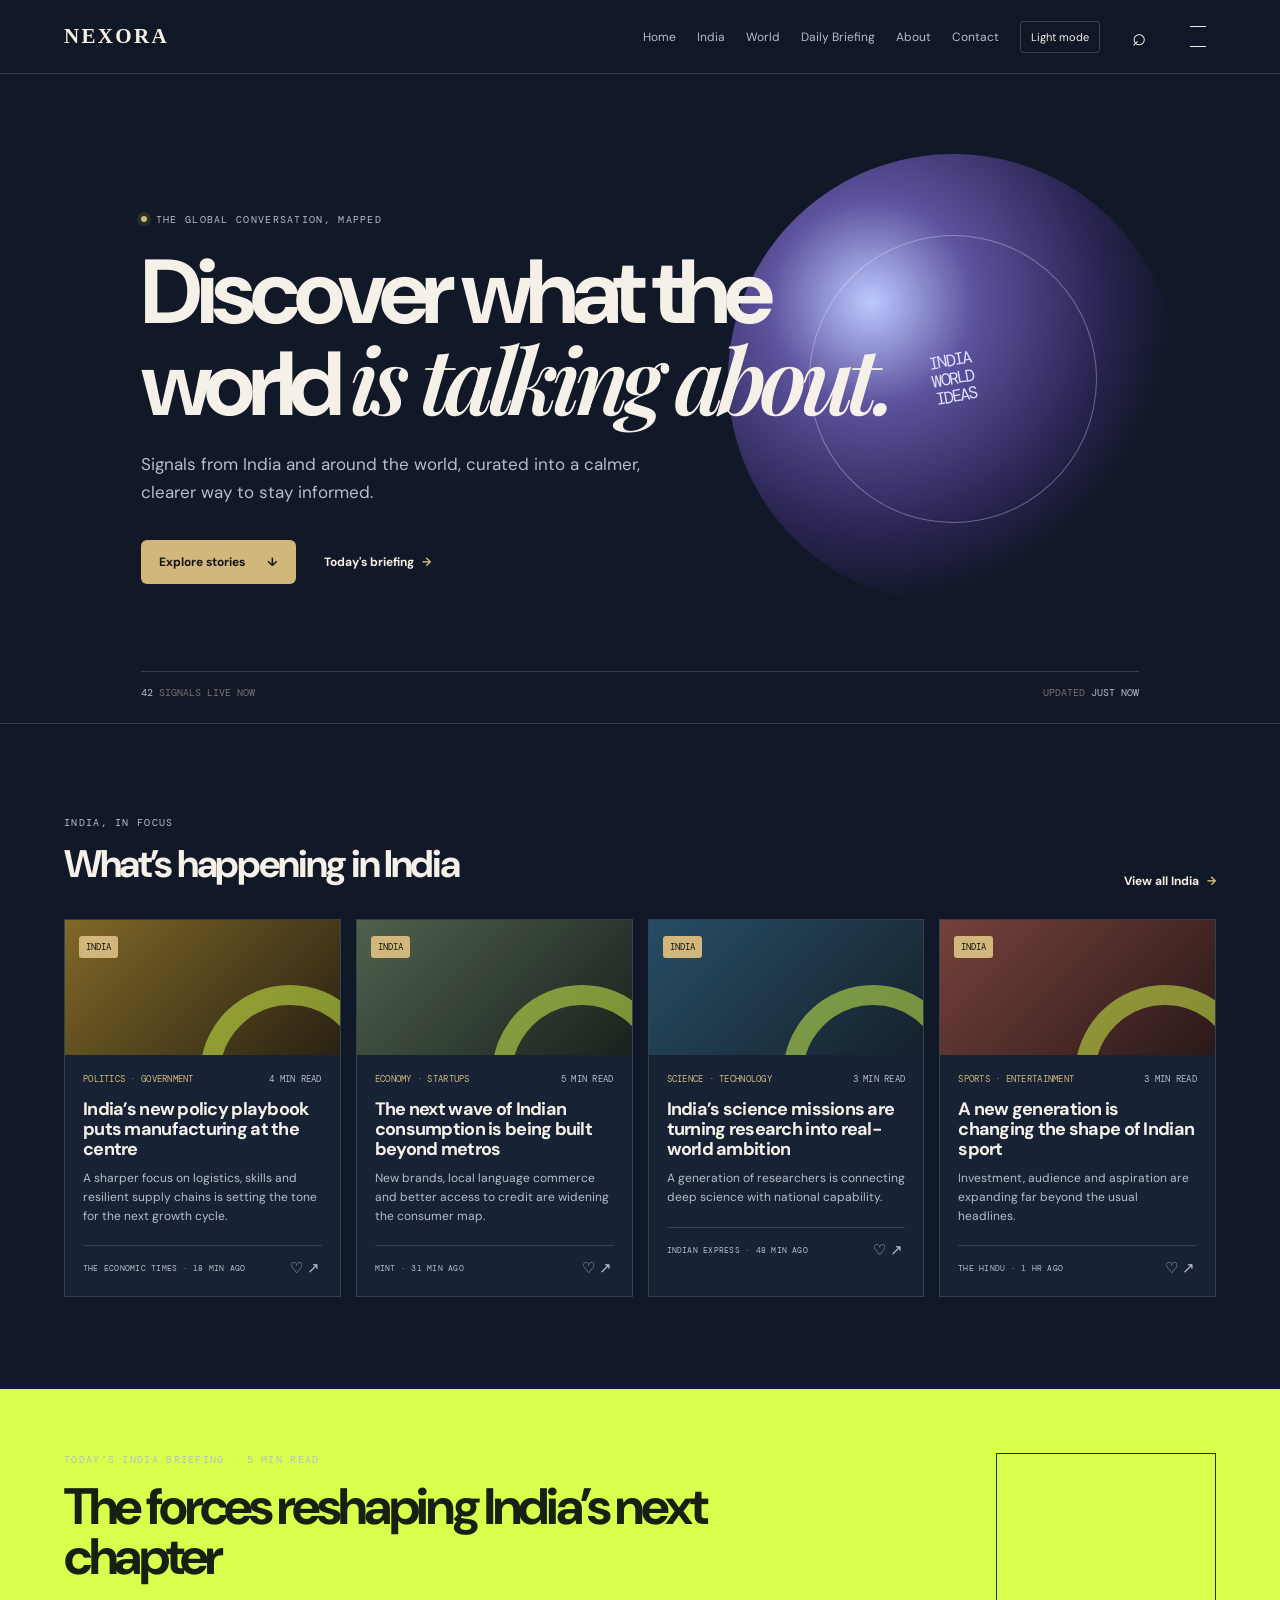
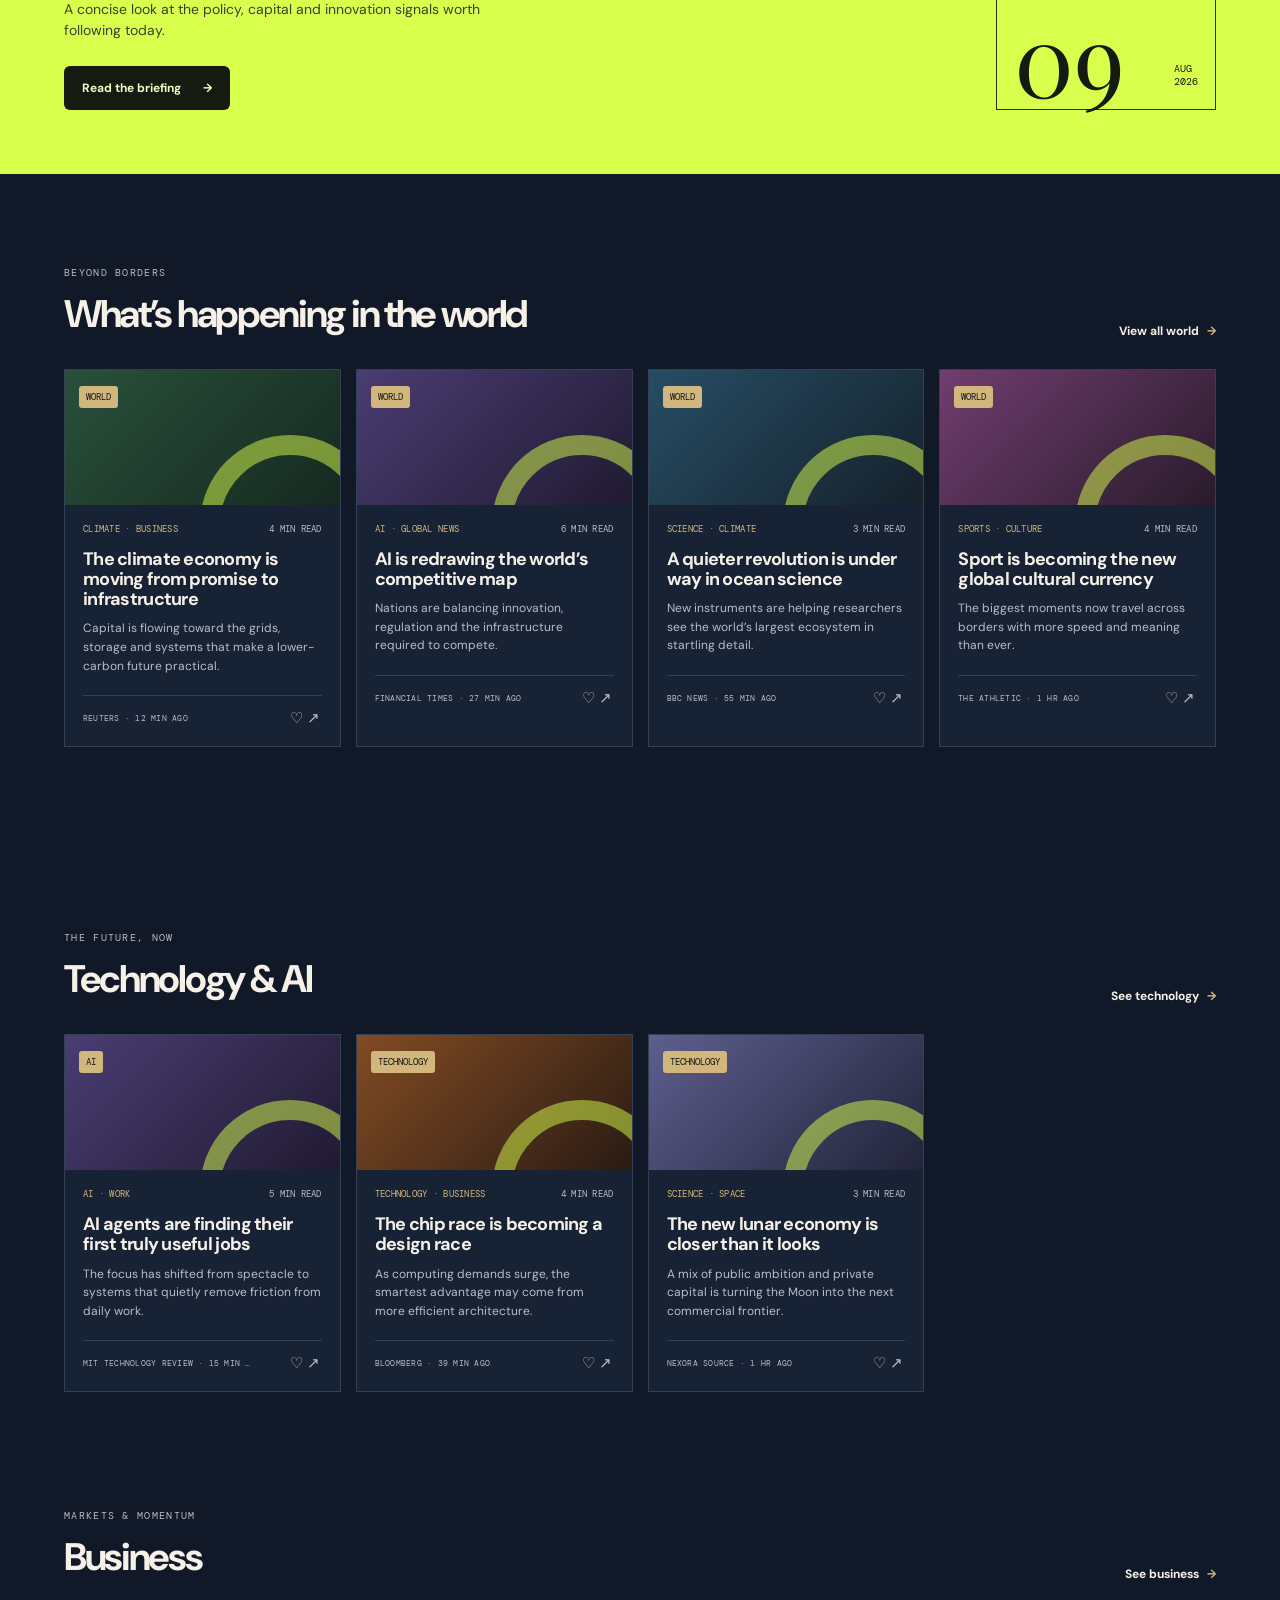
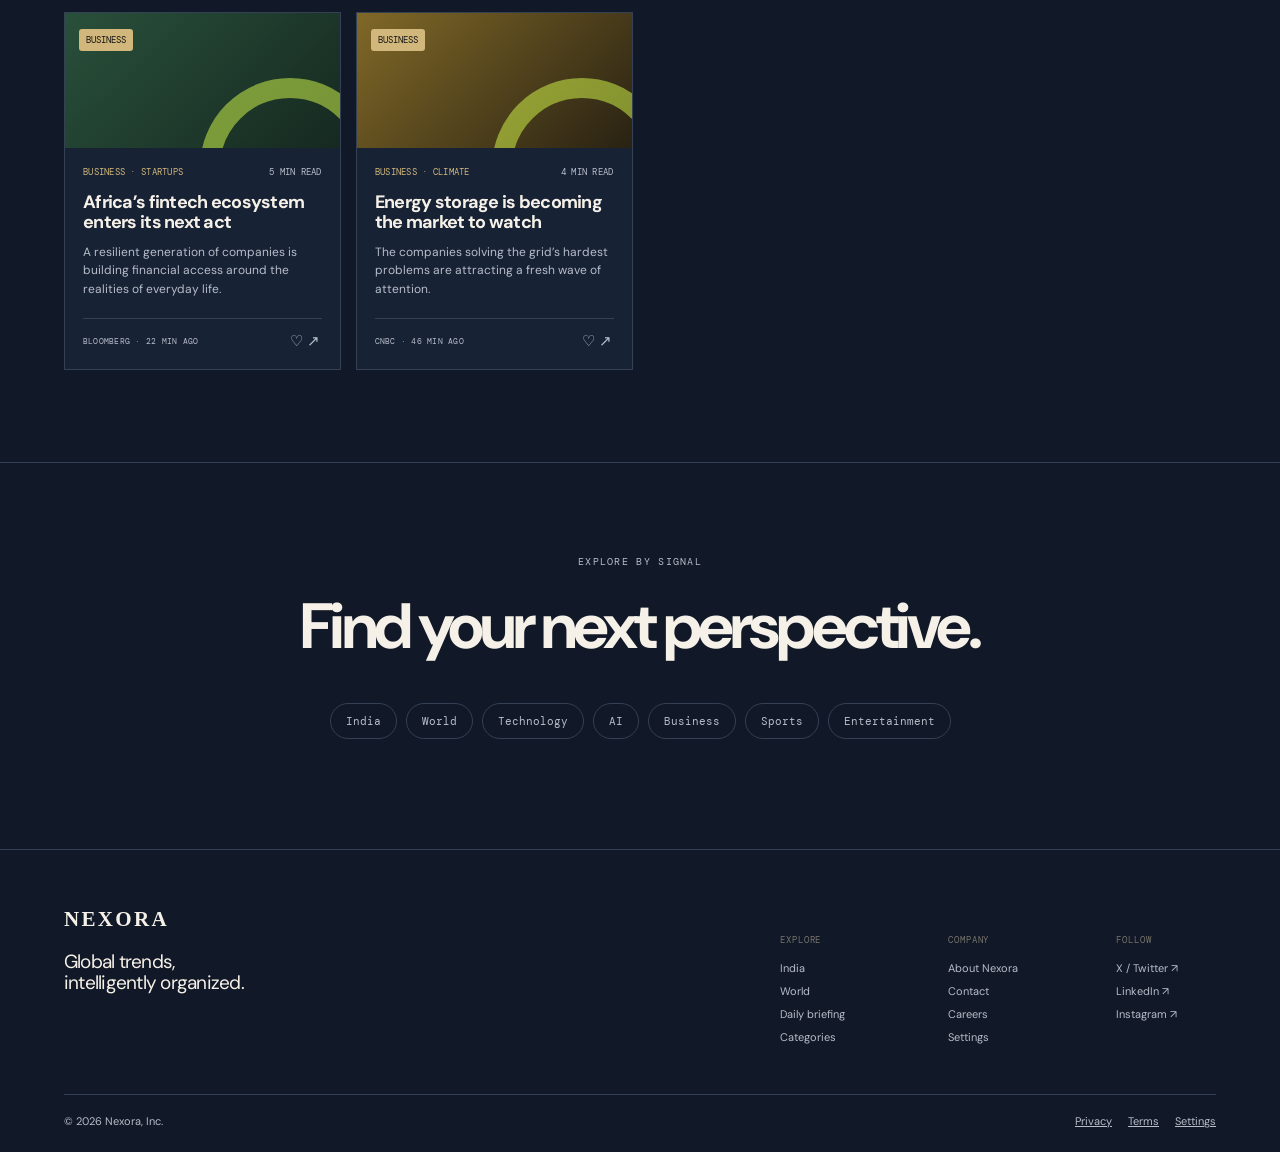
==== index.html @ 301dfa39 "Include live RSS script in index.html Added live RSS script to the index.html file." ====
<!doctype html><html lang="en"><head><meta charset="utf-8"><meta name="viewport" content="width=device-width,initial-scale=1"><title>Nexora — The world, clearly</title><link rel="preconnect" href="https://fonts.googleapis.com"><link rel="preconnect" href="https://fonts.gstatic.com" crossorigin><link href="https://fonts.googleapis.com/css2?family=DM+Mono:wght@400;500&family=DM+Sans:opsz,wght@9..40,400;9..40,500;9..40,600;9..40,700&family=Playfair+Display:ital,wght@0,600;0,700;1,600&display=swap" rel="stylesheet"><link rel="stylesheet" href="css/styles.css"><link rel="stylesheet" href="css/classic.css"></head><body><div class="loader"><span>N</span></div><header class="topbar classic-bar"><a class="brand text-logo" href="index.html" aria-label="Nexora home">NEXORA</a><nav class="classic-nav" aria-label="Main navigation"><a href="index.html">Home</a><a href="#india">India</a><a href="#world">World</a><a href="briefing.html">Daily Briefing</a><a href="about.html">About</a><a href="contact.html">Contact</a><button class="theme-toggle" aria-pressed="false">Light mode</button><button class="icon-button search-trigger" aria-label="Search">⌕</button><button class="icon-button menu-toggle" aria-label="Open menu"><span></span><span></span></button></nav></header><aside class="menu-drawer" aria-hidden="true"><div class="drawer-head"><a class="brand text-logo" href="index.html">NEXORA</a><button class="icon-button menu-close" aria-label="Close menu">×</button></div><nav><a href="index.html">Home</a><a href="#india">India</a><a href="#world">World</a><a href="briefing.html">Daily Briefing</a><a href="category.html">Categories</a><a href="about.html">About Nexora</a><a href="contact.html">Contact</a><a href="settings.html">Settings</a><a href="coming-soon.html?feature=Careers">Careers</a></nav><p>Global trends,<br><em>intelligently organized.</em></p></aside><div class="drawer-shade"></div><main><section class="hero"><div><span class="eyebrow"><b></b> The global conversation, mapped</span><h1>Discover what the world <em>is talking about.</em></h1><p>Signals from India and around the world, curated into a calmer, clearer way to stay informed.</p><div class="hero-actions"><a class="button" href="#india">Explore stories <span>↓</span></a><a class="text-link" href="briefing.html">Today's briefing <span>→</span></a></div></div><div class="hero-globe"><span>INDIA<br>WORLD<br>IDEAS</span></div><div class="hero-meta"><span><strong>42</strong> signals live now</span><span>Updated <strong>just now</strong></span></div></section><section class="section" id="india"><div class="section-title"><div><span class="eyebrow">India, in focus</span><h2>What’s happening in India</h2></div><a class="text-link" href="category.html?category=India">View all India <span>→</span></a></div><div class="story-grid" data-section="India"></div></section><section class="briefing-banner"><div><span class="eyebrow">Today’s India briefing · 5 min read</span><h2>The forces reshaping India’s next chapter</h2><p>A concise look at the policy, capital and innovation signals worth following today.</p><a class="button" href="briefing.html">Read the briefing <span>→</span></a></div><div class="brief-art"><span>09</span><small>AUG<br>2026</small></div></section><section class="section" id="world"><div class="section-title"><div><span class="eyebrow">Beyond borders</span><h2>What’s happening in the world</h2></div><a class="text-link" href="category.html?category=World">View all world <span>→</span></a></div><div class="story-grid" data-section="World"></div></section><section class="section" id="technology"><div class="section-title"><div><span class="eyebrow">The future, now</span><h2>Technology & AI</h2></div><a class="text-link" href="category.html?category=Technology">See technology <span>→</span></a></div><div class="story-grid" data-section="Technology"></div></section><section class="section business-section"><div class="section-title"><div><span class="eyebrow">Markets & momentum</span><h2>Business</h2></div><a class="text-link" href="category.html?category=Business">See business <span>→</span></a></div><div class="story-grid" data-section="Business"></div></section><section class="section categories" id="categories"><span class="eyebrow">Explore by signal</span><h2>Find your next perspective.</h2><div class="category-pills"><a href="category.html?category=India">India</a><a href="category.html?category=World">World</a><a href="category.html?category=Technology">Technology</a><a href="category.html?category=AI">AI</a><a href="category.html?category=Business">Business</a><a href="category.html?category=Sports">Sports</a><a href="category.html?category=Entertainment">Entertainment</a></div></section></main><footer><div class="footer-brand"><a class="brand text-logo" href="index.html">NEXORA</a><p>Global trends,<br>intelligently organized.</p></div><div class="footer-links"><div><span>Explore</span><a href="#india">India</a><a href="#world">World</a><a href="briefing.html">Daily briefing</a><a href="category.html">Categories</a></div><div><span>Company</span><a href="about.html">About Nexora</a><a href="contact.html">Contact</a><a href="coming-soon.html?feature=Careers">Careers</a><a href="settings.html">Settings</a></div><div><span>Follow</span><a href="https://x.com" target="_blank" rel="noreferrer">X / Twitter ↗</a><a href="https://linkedin.com" target="_blank" rel="noreferrer">LinkedIn ↗</a><a href="https://instagram.com" target="_blank" rel="noreferrer">Instagram ↗</a></div></div><div class="footer-bottom"><span>© 2026 Nexora, Inc.</span><div><a href="coming-soon.html?feature=Privacy">Privacy</a><a href="coming-soon.html?feature=Terms">Terms</a><a href="settings.html">Settings</a></div></div></footer><div class="search-overlay" hidden><div class="search-dialog" role="dialog" aria-modal="true" aria-label="Search Nexora"><button class="icon-button close-search" aria-label="Close search">×</button><span class="eyebrow">Search Nexora</span><input id="trend-search" type="search" placeholder="Search headlines, topics or categories"><div class="search-results">Start typing to search Nexora.</div></div></div><script src="js/data.js"></script><script src="js/app.js"></script></body></html>
<script src="js/live-rss.js"></script>
---- css/styles.css ----
:root{--bg:#101010;--surface:#181818;--surface2:#202020;--text:#f4f2ed;--muted:#a39f97;--line:#2e2d2a;--lime:#d9ff4d;--serif:'Playfair Display',Georgia,serif;--sans:'DM Sans',sans-serif;--mono:'DM Mono',monospace;font-size:16px}*{box-sizing:border-box}html{scroll-behavior:smooth}body{margin:0;background:var(--bg);color:var(--text);font-family:var(--sans);transition:.25s;background-color:.25s}a{color:inherit}button{font:inherit}.loader{position:fixed;inset:0;z-index:99;display:grid;place-items:center;background:var(--bg);transition:opacity .45s,visibility .45s}.loader span{display:grid;place-items:center;width:54px;height:54px;background:var(--lime);border-radius:16px;color:#111;font:italic 36px var(--serif);animation:float 1s infinite alternate}.loader.done{opacity:0;visibility:hidden}.topbar{height:74px;position:sticky;top:0;z-index:20;display:flex;align-items:center;justify-content:space-between;padding:0 clamp(20px,5vw,78px);border-bottom:1px solid var(--line);background:color-mix(in srgb,var(--bg) 92%,transparent);backdrop-filter:blur(14px)}.brand{display:inline-flex;align-items:center;gap:9px;text-decoration:none;font-weight:700;font-size:20px;letter-spacing:-.05em}.brand i{display:grid;place-items:center;width:26px;height:26px;background:var(--lime);color:#141414;border-radius:8px;font:italic 18px var(--serif)}.desktop-nav{display:flex;gap:28px;margin-left:10vw}.desktop-nav a,.signin-link{font-size:12px;color:var(--muted);text-decoration:none}.desktop-nav a:hover,.signin-link:hover{color:var(--text)}.nav-actions{display:flex;align-items:center;gap:12px}.icon-button{display:grid;place-items:center;border:0;border-radius:50%;background:transparent;color:var(--text);width:36px;height:36px;cursor:pointer;font-size:24px}.icon-button:hover{background:var(--surface2)}.live{display:flex;gap:7px;align-items:center;color:var(--muted);font:10px var(--mono);text-transform:uppercase;letter-spacing:.1em}.live b,.eyebrow b{width:6px;height:6px;background:var(--lime);border-radius:50%;box-shadow:0 0 0 4px #d9ff4d19}.button{display:inline-flex;align-items:center;gap:22px;background:var(--lime);color:#151515;padding:14px 18px;border-radius:6px;text-decoration:none;font-size:12px;font-weight:700}.button:hover{transform:translateY(-2px);box-shadow:0 8px 20px #d9ff4d22}.compact{padding:9px 12px;font-size:11px}.menu-toggle{margin-left:2px;flex-direction:column;gap:5px}.menu-toggle span{width:16px;height:1px;background:currentColor}.hero{min-height:650px;position:relative;display:flex;align-items:center;padding:90px clamp(20px,11vw,170px);border-bottom:1px solid var(--line);overflow:hidden}.hero>div:first-child{position:relative;z-index:2;max-width:780px}.eyebrow{display:flex;align-items:center;gap:9px;color:var(--muted);font:10px var(--mono);text-transform:uppercase;letter-spacing:.13em}.hero h1{font-size:clamp(52px,7.1vw,103px);line-height:.95;letter-spacing:-.07em;margin:23px 0}.hero h1 em,.categories h2 em{font-family:var(--serif);font-weight:600}.hero p{max-width:510px;color:var(--muted);font-size:17px;line-height:1.65}.hero-actions{display:flex;gap:28px;align-items:center;margin-top:34px}.text-link{font-size:12px;text-decoration:none;font-weight:700}.text-link span{color:var(--lime);margin-left:5px}.hero-globe{position:absolute;right:8%;top:80px;width:min(37vw,450px);aspect-ratio:1;border-radius:50%;display:grid;place-items:center;background:radial-gradient(circle at 35% 30%,#bcc9ff,#5d529d 24%,#28234f 55%,transparent 70%);font:17px/1.05 var(--mono);letter-spacing:-.1em;color:#dde0ff;text-align:center;transform:rotate(-10deg)}.hero-globe:after{content:'';position:absolute;inset:18%;border-radius:50%;border:1px solid #eff3ff55}.hero-meta{position:absolute;bottom:24px;left:clamp(20px,11vw,170px);right:clamp(20px,11vw,170px);display:flex;justify-content:space-between;border-top:1px solid var(--line);padding-top:14px;color:#77736c;font:10px var(--mono);text-transform:uppercase}.hero-meta strong{color:var(--muted);font-weight:400}.section{max-width:1500px;margin:auto;padding:92px clamp(20px,5vw,78px)}.section-title{display:flex;justify-content:space-between;align-items:end;margin-bottom:30px}.section h2{font-size:clamp(30px,3vw,43px);letter-spacing:-.06em;margin:10px 0 0}.story-grid{display:grid;grid-template-columns:repeat(4,1fr);gap:15px}.story-card{min-width:0;position:relative;background:var(--surface);border:1px solid var(--line);transition:transform .28s ease,border-color .28s,box-shadow .28s;overflow:hidden}.story-card:hover,.story-card:focus-within{transform:translateY(-6px);border-color:#77736b;box-shadow:0 20px 35px #0003}.card-link{position:absolute;inset:0;z-index:1}.card-art{height:135px;position:relative;padding:14px;overflow:hidden;background:linear-gradient(135deg,#50604d,#18221d)}.card-art span{position:relative;z-index:1;color:#151515;background:var(--lime);border-radius:3px;padding:5px 7px;font:9px var(--mono);text-transform:uppercase}.card-art i{position:absolute;width:180px;height:180px;right:-40px;bottom:-110px;border:20px solid #d9ff4d80;border-radius:50%;transition:transform .4s}.story-card:hover .card-art i{transform:scale(1.15) rotate(15deg)}.tone-gold .card-art{background:linear-gradient(135deg,#806827,#292213)}.tone-blue .card-art{background:linear-gradient(135deg,#274d65,#15212b)}.tone-coral .card-art{background:linear-gradient(135deg,#75413b,#2a1919)}.tone-green .card-art{background:linear-gradient(135deg,#29503b,#162920)}.tone-violet .card-art{background:linear-gradient(135deg,#4a3d73,#201a31)}.tone-pink .card-art{background:linear-gradient(135deg,#713d70,#291b2b)}.tone-orange .card-art{background:linear-gradient(135deg,#824b23,#2a1b13)}.tone-lavender .card-art{background:linear-gradient(135deg,#5e5e8f,#22243a)}.card-copy{padding:18px}.story-meta,.card-bottom{display:flex;justify-content:space-between;gap:8px;color:var(--muted);font:9px var(--mono);text-transform:uppercase;letter-spacing:.03em}.story-meta span:first-child{color:var(--lime)}.card-copy h3{font-size:18px;line-height:1.12;letter-spacing:-.04em;margin:14px 0 10px}.card-copy p{font-size:12px;line-height:1.55;color:var(--muted);margin:0 0 20px}.card-bottom{align-items:center;border-top:1px solid var(--line);padding-top:12px;font-size:8px}.card-bottom>span{max-width:72%;white-space:nowrap;overflow:hidden;text-overflow:ellipsis}.action{position:relative;z-index:2;border:0;background:transparent;color:var(--muted);cursor:pointer;font-size:15px;padding:0 2px}.action:hover,.action.saved{color:var(--lime)}.briefing-banner{max-width:1344px;margin:0 auto;padding:clamp(34px,5vw,67px);display:flex;justify-content:space-between;gap:30px;background:#d9ff4d;color:#172012}.briefing-banner>div:first-child{max-width:650px}.briefing-banner h2{font-size:clamp(35px,4vw,61px);letter-spacing:-.065em;line-height:.98;margin:16px 0}.briefing-banner p{font-size:14px;line-height:1.55;max-width:460px;color:#37442a}.briefing-banner .button{background:#151b10;color:#eefcc5;margin-top:10px}.brief-art{width:220px;min-width:160px;display:flex;align-items:end;justify-content:space-between;border:1px solid #253018;padding:17px;color:#151b10}.brief-art span{font:100px/.7 var(--serif)}.brief-art small{font:10px var(--mono);padding-bottom:4px}.business-section{padding-top:25px}.categories{border-top:1px solid var(--line);text-align:center;padding-bottom:110px}.categories .eyebrow{justify-content:center}.categories h2{font-size:clamp(36px,5vw,67px);margin:17px 0 35px}.category-pills{display:flex;justify-content:center;gap:9px;flex-wrap:wrap}.category-pills a{padding:10px 15px;border:1px solid var(--line);border-radius:30px;text-decoration:none;font:11px var(--mono);color:var(--muted)}.category-pills a:hover{background:var(--text);color:var(--bg)}footer{max-width:1500px;margin:auto;border-top:1px solid var(--line);padding:57px clamp(20px,5vw,78px) 24px}.footer-brand p{font-size:19px;line-height:1.1;letter-spacing:-.04em;margin:20px 0 50px}.footer-links{display:flex;justify-content:end;gap:68px;margin-top:-110px}.footer-links div{display:flex;flex-direction:column;gap:9px;min-width:100px}.footer-links span{color:#77736c;font:9px var(--mono);text-transform:uppercase;letter-spacing:.1em;margin-bottom:6px}.footer-links a,.footer-bottom{font-size:11px;color:var(--muted);text-decoration:none}.footer-links a:hover,.footer-bottom a:hover{color:var(--text)}.footer-bottom{display:flex;justify-content:space-between;border-top:1px solid var(--line);padding-top:19px;margin-top:50px}.footer-bottom div{display:flex;gap:16px}.search-overlay{position:fixed;inset:0;z-index:50;display:grid;place-items:start center;padding-top:13vh;background:#000a;backdrop-filter:blur(8px)}.search-overlay[hidden]{display:none!important}.search-dialog{position:relative;width:min(660px,calc(100% - 34px));padding:32px;background:var(--surface);border:1px solid var(--line);box-shadow:0 30px 70px #000}.close-search{position:absolute;right:13px;top:12px}.search-dialog input{width:100%;border:0;border-bottom:1px solid var(--line);background:transparent;outline:0;color:var(--text);padding:20px 0 14px;font:24px var(--sans);letter-spacing:-.04em}.search-results{padding-top:14px;color:var(--muted);font-size:12px}.result{display:grid;grid-template-columns:90px 1fr 20px;gap:10px;align-items:center;padding:14px 0;border-bottom:1px solid var(--line);text-decoration:none}.result span{color:var(--lime);font:9px var(--mono);text-transform:uppercase}.result b{font-size:14px}.result i{font-style:normal;color:var(--lime)}.no-results{display:flex;flex-direction:column;gap:6px;padding:30px 0;text-align:center}.no-results b{color:var(--text)}.modal-open{overflow:hidden}.menu-drawer{position:fixed;z-index:55;top:0;right:0;bottom:0;width:min(390px,92vw);padding:24px 28px;background:var(--surface);transform:translateX(101%);transition:transform .35s ease;display:flex;flex-direction:column}.menu-drawer.open{transform:translateX(0)}.drawer-head{display:flex;justify-content:space-between;align-items:center}.menu-drawer nav{display:flex;flex-direction:column;gap:4px;margin-top:55px}.menu-drawer nav a{font-size:clamp(24px,4vw,34px);letter-spacing:-.05em;text-decoration:none;padding:8px 0;border-bottom:1px solid var(--line)}.menu-drawer nav a:hover{color:var(--lime)}.menu-drawer>p{margin-top:auto;color:var(--muted);font-size:18px;line-height:1.1}.drawer-shade{position:fixed;inset:0;z-index:52;background:#0008;opacity:0;visibility:hidden;transition:.3s}.drawer-shade.show{opacity:1;visibility:visible}.page-hero{max-width:1000px;margin:auto;padding:130px clamp(20px,8vw,110px) 70px;border-bottom:1px solid var(--line)}.page-hero h1{font-size:clamp(48px,7vw,90px);letter-spacing:-.075em;line-height:.95;margin:18px 0}.page-hero p{max-width:580px;color:var(--muted);line-height:1.6}.article{max-width:820px;margin:auto;padding:70px 24px 100px}.article h2{font-size:29px;letter-spacing:-.05em;margin-top:45px}.article p{color:var(--muted);font-size:17px;line-height:1.7}.highlights{padding:25px;background:var(--surface);border:1px solid var(--line)}.highlights li{padding:8px 0;color:var(--muted);line-height:1.5}.form{display:grid;gap:16px;max-width:650px}.form label{display:grid;gap:7px;color:var(--muted);font-size:12px}.form input,.form textarea,.form select{background:var(--surface);border:1px solid var(--line);padding:13px;color:var(--text);font:14px var(--sans);border-radius:4px}.form textarea{min-height:140px;resize:vertical}.form-note{color:var(--muted);font-size:12px}.settings-list{display:grid;gap:23px;max-width:670px}.setting{display:flex;justify-content:space-between;gap:25px;align-items:center;border-bottom:1px solid var(--line);padding-bottom:20px}.setting p{margin:4px 0 0;font-size:12px}.toggle{border:1px solid var(--line);background:var(--surface);color:var(--text);padding:9px 11px;border-radius:4px;cursor:pointer}.not-found{text-align:center;padding:20vh 20px}.not-found h1{font-size:clamp(90px,18vw,180px);line-height:.8;margin:20px}.source-card{max-width:640px;margin:12vh auto;padding:45px;background:var(--surface);border:1px solid var(--line);text-align:center}.source-card h1{font-size:42px;letter-spacing:-.06em}.source-card p{color:var(--muted);line-height:1.6}@keyframes float{to{transform:translateY(-10px) rotate(5deg)}}@media(max-width:900px){.desktop-nav,.signin-link,.compact{display:none}.story-grid{grid-template-columns:repeat(2,1fr)}.hero-globe{right:-7%;opacity:.55}.footer-links{margin-top:0;justify-content:start}.footer-brand p{margin-bottom:38px}}@media(max-width:560px){.topbar{padding:0 16px}.live{display:none}.hero{min-height:590px;padding:75px 22px}.hero h1{font-size:52px}.hero p{font-size:15px}.hero-globe{width:300px;right:-120px;top:80px}.hero-meta{left:22px;right:22px}.section{padding:62px 17px}.section-title{align-items:start;flex-direction:column;gap:14px}.story-grid{grid-template-columns:1fr}.card-art{height:145px}.briefing-banner{margin:0 17px;display:block}.brief-art{width:100%;height:120px;margin-top:30px}.brief-art span{font-size:78px}.footer-links{display:grid;grid-template-columns:repeat(2,1fr);gap:30px}.footer-bottom{flex-wrap:wrap;gap:15px}.footer-bottom>span:last-child{display:none}.search-dialog{padding:25px}.result{grid-template-columns:70px 1fr 15px}.page-hero{padding:100px 22px 55px}.article{padding:45px 22px 80px}.setting{align-items:flex-start;flex-direction:column;gap:13px}}
---- css/classic.css ----
:root{--bg:#111827;--surface:#182235;--surface2:#253148;--text:#f6f1e8;--muted:#b7bdc9;--line:#344155;--lime:#d1b77b}.light{--bg:#f7f4ec;--surface:#fffdf8;--surface2:#e9e4d9;--text:#172033;--muted:#5d6777;--line:#d4cebf;--lime:#8a6d32}.classic-bar{gap:25px}.classic-nav{display:flex;align-items:center;gap:21px}.classic-nav a{font-size:12px;text-decoration:none;color:var(--muted);position:relative;padding:8px 0}.classic-nav a:after{content:'';position:absolute;left:0;bottom:4px;width:0;height:1px;background:var(--lime);transition:width .25s}.classic-nav a:hover{color:var(--text)}.classic-nav a:hover:after{width:100%}.text-logo{font-family:Georgia,serif;font-size:21px;letter-spacing:.11em}.theme-toggle{width:auto;height:auto;padding:8px 10px;border:1px solid var(--line);border-radius:3px;background:transparent;color:var(--text);font-size:11px;cursor:pointer}.theme-toggle:hover{border-color:var(--lime);color:var(--lime)}@media(max-width:760px){.classic-nav{gap:13px;overflow:auto;max-width:calc(100vw - 125px)}.classic-nav a{font-size:11px;white-space:nowrap}.classic-bar{padding:0 16px}.classic-nav a:nth-child(3),.classic-nav a:nth-child(4){display:none}.theme-toggle{padding:7px}.text-logo{font-size:18px}}
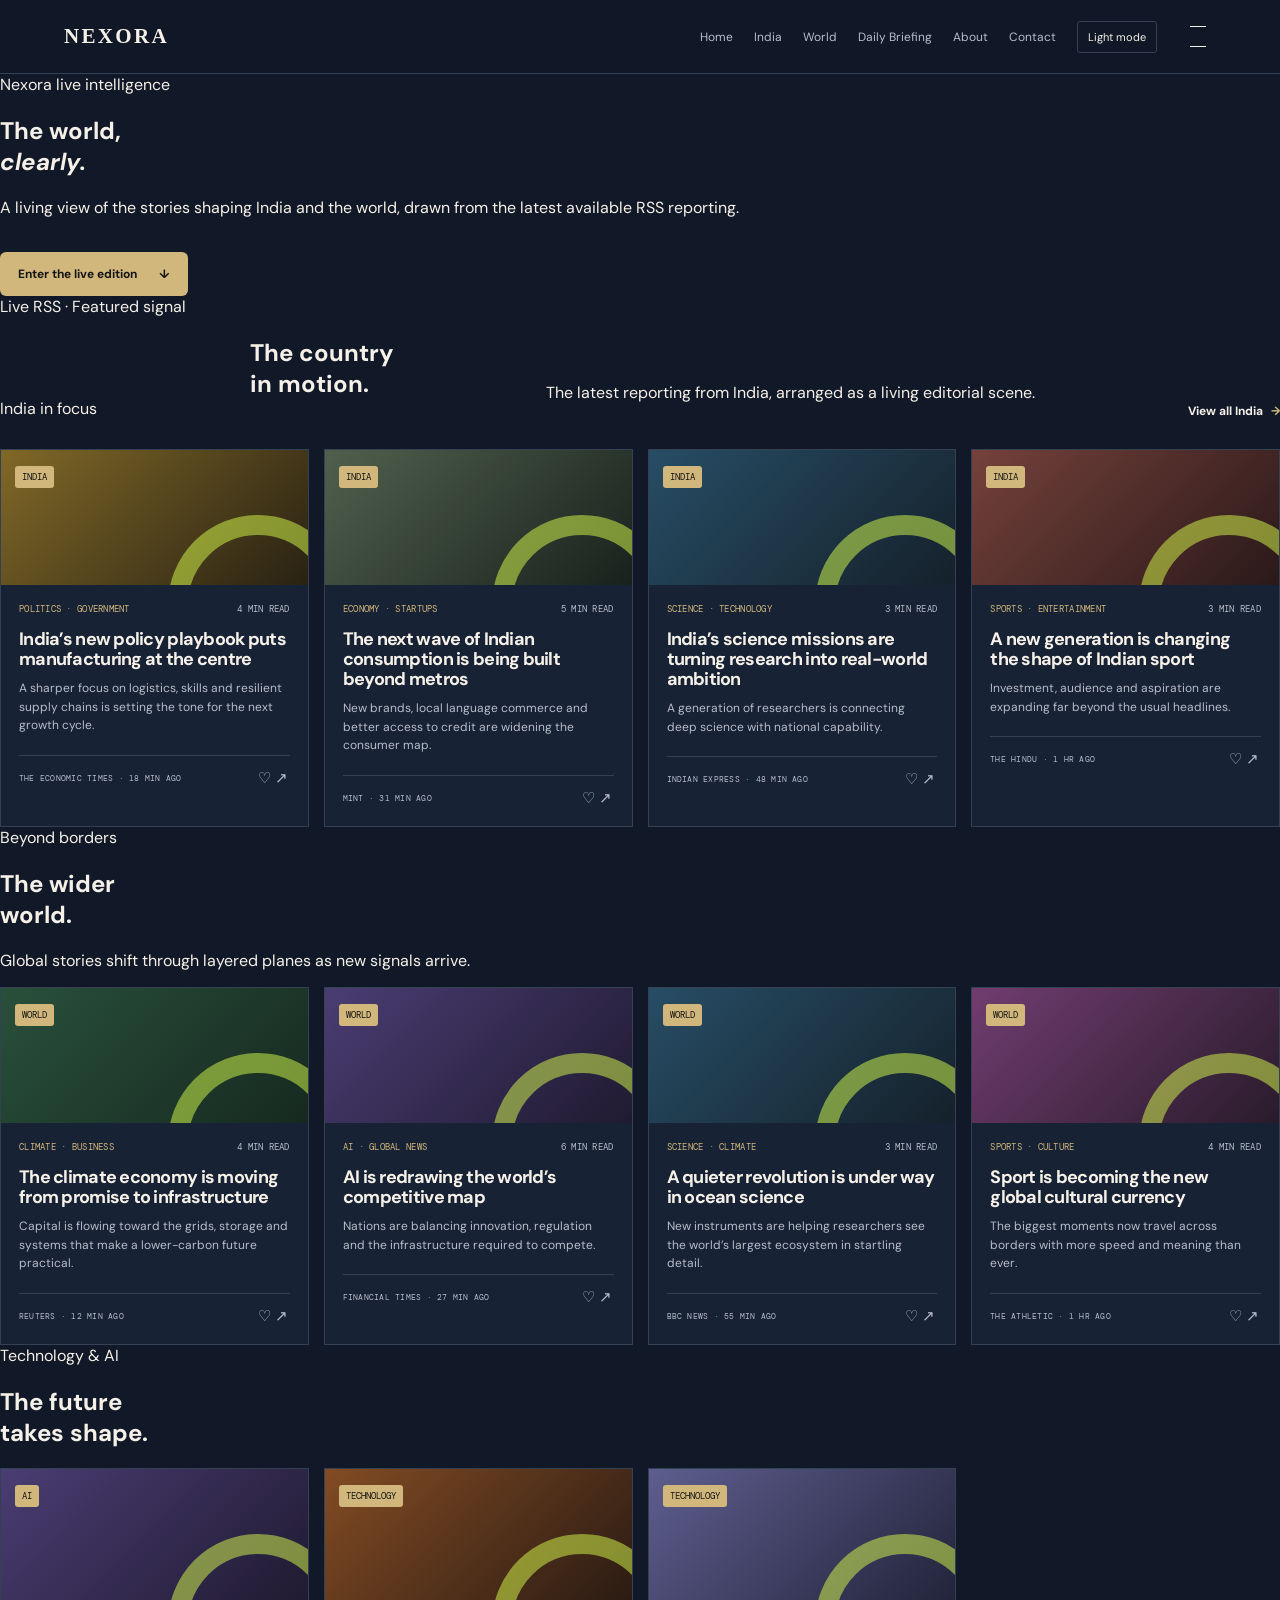
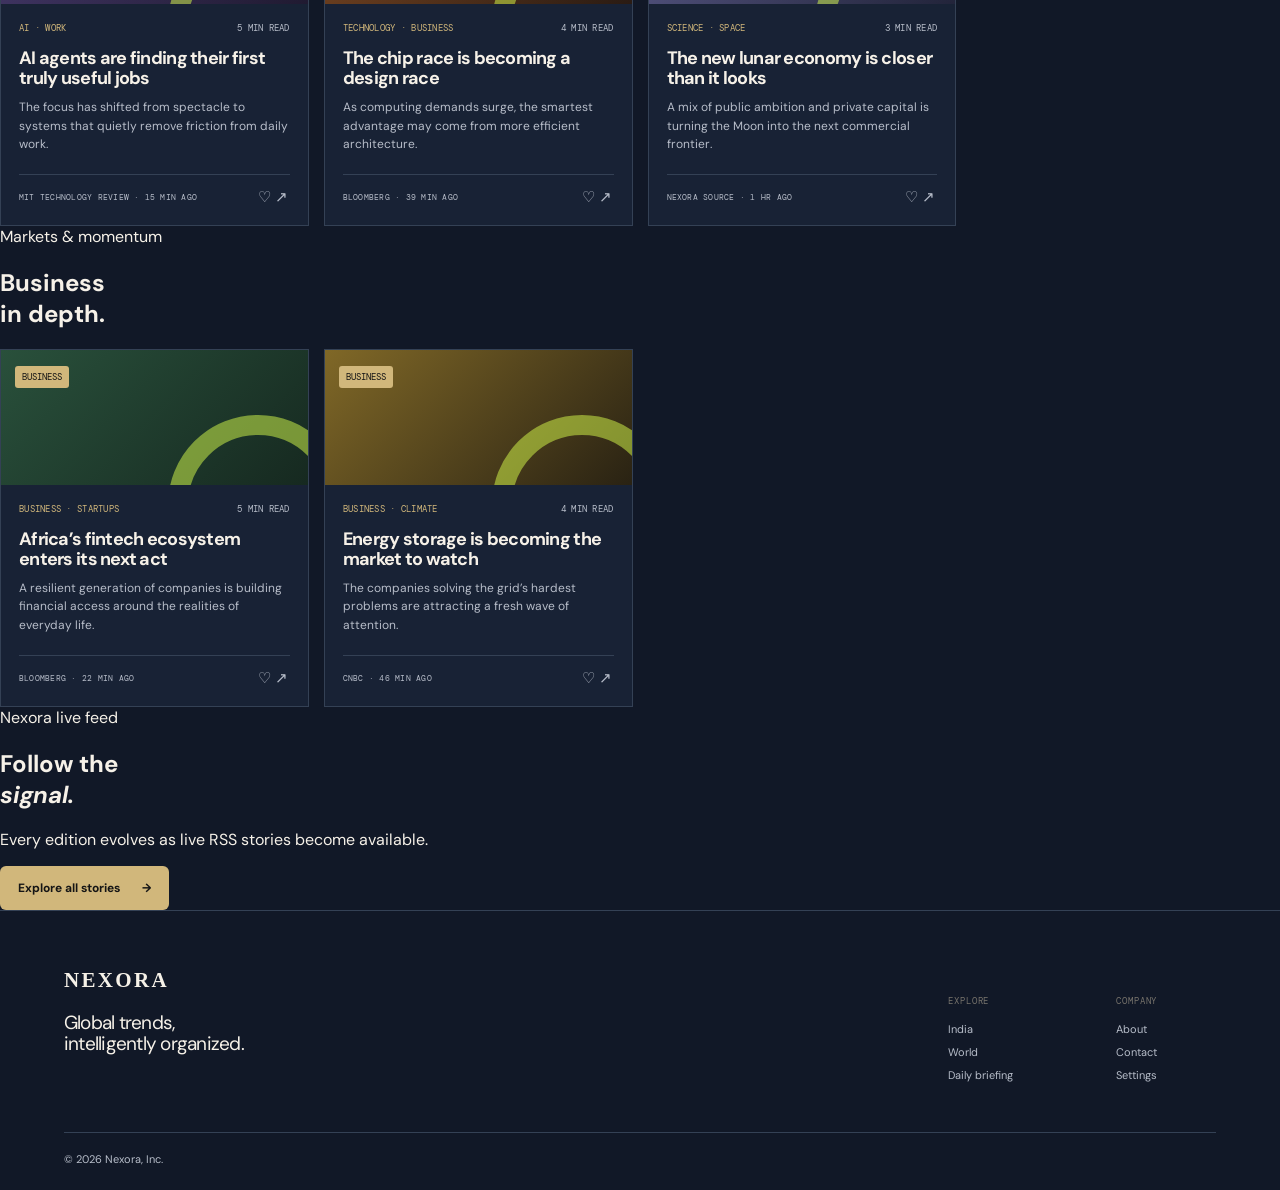
==== commit b359f8f3: "Add files via upload" ====
--- a/index.html
+++ b/index.html
@@ -1,2 +1 @@
-<!doctype html><html lang="en"><head><meta charset="utf-8"><meta name="viewport" content="width=device-width,initial-scale=1"><title>Nexora — The world, clearly</title><link rel="preconnect" href="https://fonts.googleapis.com"><link rel="preconnect" href="https://fonts.gstatic.com" crossorigin><link href="https://fonts.googleapis.com/css2?family=DM+Mono:wght@400;500&family=DM+Sans:opsz,wght@9..40,400;9..40,500;9..40,600;9..40,700&family=Playfair+Display:ital,wght@0,600;0,700;1,600&display=swap" rel="stylesheet"><link rel="stylesheet" href="css/styles.css"><link rel="stylesheet" href="css/classic.css"></head><body><div class="loader"><span>N</span></div><header class="topbar classic-bar"><a class="brand text-logo" href="index.html" aria-label="Nexora home">NEXORA</a><nav class="classic-nav" aria-label="Main navigation"><a href="index.html">Home</a><a href="#india">India</a><a href="#world">World</a><a href="briefing.html">Daily Briefing</a><a href="about.html">About</a><a href="contact.html">Contact</a><button class="theme-toggle" aria-pressed="false">Light mode</button><button class="icon-button search-trigger" aria-label="Search">⌕</button><button class="icon-button menu-toggle" aria-label="Open menu"><span></span><span></span></button></nav></header><aside class="menu-drawer" aria-hidden="true"><div class="drawer-head"><a class="brand text-logo" href="index.html">NEXORA</a><button class="icon-button menu-close" aria-label="Close menu">×</button></div><nav><a href="index.html">Home</a><a href="#india">India</a><a href="#world">World</a><a href="briefing.html">Daily Briefing</a><a href="category.html">Categories</a><a href="about.html">About Nexora</a><a href="contact.html">Contact</a><a href="settings.html">Settings</a><a href="coming-soon.html?feature=Careers">Careers</a></nav><p>Global trends,<br><em>intelligently organized.</em></p></aside><div class="drawer-shade"></div><main><section class="hero"><div><span class="eyebrow"><b></b> The global conversation, mapped</span><h1>Discover what the world <em>is talking about.</em></h1><p>Signals from India and around the world, curated into a calmer, clearer way to stay informed.</p><div class="hero-actions"><a class="button" href="#india">Explore stories <span>↓</span></a><a class="text-link" href="briefing.html">Today's briefing <span>→</span></a></div></div><div class="hero-globe"><span>INDIA<br>WORLD<br>IDEAS</span></div><div class="hero-meta"><span><strong>42</strong> signals live now</span><span>Updated <strong>just now</strong></span></div></section><section class="section" id="india"><div class="section-title"><div><span class="eyebrow">India, in focus</span><h2>What’s happening in India</h2></div><a class="text-link" href="category.html?category=India">View all India <span>→</span></a></div><div class="story-grid" data-section="India"></div></section><section class="briefing-banner"><div><span class="eyebrow">Today’s India briefing · 5 min read</span><h2>The forces reshaping India’s next chapter</h2><p>A concise look at the policy, capital and innovation signals worth following today.</p><a class="button" href="briefing.html">Read the briefing <span>→</span></a></div><div class="brief-art"><span>09</span><small>AUG<br>2026</small></div></section><section class="section" id="world"><div class="section-title"><div><span class="eyebrow">Beyond borders</span><h2>What’s happening in the world</h2></div><a class="text-link" href="category.html?category=World">View all world <span>→</span></a></div><div class="story-grid" data-section="World"></div></section><section class="section" id="technology"><div class="section-title"><div><span class="eyebrow">The future, now</span><h2>Technology & AI</h2></div><a class="text-link" href="category.html?category=Technology">See technology <span>→</span></a></div><div class="story-grid" data-section="Technology"></div></section><section class="section business-section"><div class="section-title"><div><span class="eyebrow">Markets & momentum</span><h2>Business</h2></div><a class="text-link" href="category.html?category=Business">See business <span>→</span></a></div><div class="story-grid" data-section="Business"></div></section><section class="section categories" id="categories"><span class="eyebrow">Explore by signal</span><h2>Find your next perspective.</h2><div class="category-pills"><a href="category.html?category=India">India</a><a href="category.html?category=World">World</a><a href="category.html?category=Technology">Technology</a><a href="category.html?category=AI">AI</a><a href="category.html?category=Business">Business</a><a href="category.html?category=Sports">Sports</a><a href="category.html?category=Entertainment">Entertainment</a></div></section></main><footer><div class="footer-brand"><a class="brand text-logo" href="index.html">NEXORA</a><p>Global trends,<br>intelligently organized.</p></div><div class="footer-links"><div><span>Explore</span><a href="#india">India</a><a href="#world">World</a><a href="briefing.html">Daily briefing</a><a href="category.html">Categories</a></div><div><span>Company</span><a href="about.html">About Nexora</a><a href="contact.html">Contact</a><a href="coming-soon.html?feature=Careers">Careers</a><a href="settings.html">Settings</a></div><div><span>Follow</span><a href="https://x.com" target="_blank" rel="noreferrer">X / Twitter ↗</a><a href="https://linkedin.com" target="_blank" rel="noreferrer">LinkedIn ↗</a><a href="https://instagram.com" target="_blank" rel="noreferrer">Instagram ↗</a></div></div><div class="footer-bottom"><span>© 2026 Nexora, Inc.</span><div><a href="coming-soon.html?feature=Privacy">Privacy</a><a href="coming-soon.html?feature=Terms">Terms</a><a href="settings.html">Settings</a></div></div></footer><div class="search-overlay" hidden><div class="search-dialog" role="dialog" aria-modal="true" aria-label="Search Nexora"><button class="icon-button close-search" aria-label="Close search">×</button><span class="eyebrow">Search Nexora</span><input id="trend-search" type="search" placeholder="Search headlines, topics or categories"><div class="search-results">Start typing to search Nexora.</div></div></div><script src="js/data.js"></script><script src="js/app.js"></script></body></html>
-<script src="js/live-rss.js"></script>
+<!doctype html><html lang="en"><head><meta charset="utf-8"><meta name="viewport" content="width=device-width,initial-scale=1"><title>Nexora — The world, clearly</title><link rel="preconnect" href="https://fonts.googleapis.com"><link rel="preconnect" href="https://fonts.gstatic.com" crossorigin><link href="https://fonts.googleapis.com/css2?family=DM+Mono:wght@400;500&family=DM+Sans:opsz,wght@9..40,400;9..40,500;9..40,600;9..40,700&family=Playfair+Display:ital,wght@0,600;0,700;1,600&display=swap" rel="stylesheet"><link rel="stylesheet" href="css/styles.css"><link rel="stylesheet" href="css/classic.css"><link rel="stylesheet" href="css/scene-system.css"></head><body class="scene-page"><header class="topbar classic-bar"><a class="brand text-logo" href="index.html">NEXORA</a><nav class="classic-nav"><a href="index.html">Home</a><a href="#india">India</a><a href="#world">World</a><a href="briefing.html">Daily Briefing</a><a href="about.html">About</a><a href="contact.html">Contact</a><button class="theme-toggle">Light mode</button><button class="icon-button menu-toggle" aria-label="Open menu"><span></span><span></span></button></nav></header><aside class="menu-drawer" aria-hidden="true"><div class="drawer-head"><a class="brand text-logo" href="index.html">NEXORA</a><button class="icon-button menu-close" aria-label="Close menu">×</button></div><nav><a href="index.html">Home</a><a href="#india">India</a><a href="#world">World</a><a href="briefing.html">Daily Briefing</a><a href="category.html">Categories</a><a href="about.html">About Nexora</a><a href="contact.html">Contact</a><a href="settings.html">Settings</a></nav></aside><div class="drawer-shade"></div><main><section class="scene scene-hero" data-scene><div class="scene-inner"><span class="scene-label">Nexora live intelligence</span><h1 class="scene-title">The world,<br><em>clearly.</em></h1><p class="scene-subtitle">A living view of the stories shaping India and the world, drawn from the latest available RSS reporting.</p><div class="hero-actions"><a class="button" href="#featured">Enter the live edition <span>↓</span></a></div><div class="scene-orbit" aria-hidden="true"></div></div></section><section class="scene scene-feature" id="featured" data-scene><div class="scene-inner"><span class="scene-label">Live RSS · Featured signal</span><div class="featured-rss" data-featured-rss hidden></div></div></section><section class="scene scene-india" id="india" data-scene><div class="scene-inner"><div class="section-title"><span class="scene-label">India in focus</span><h2 class="scene-title">The country<br>in motion.</h2><p class="scene-subtitle">The latest reporting from India, arranged as a living editorial scene.</p><a class="text-link" href="category.html?category=India">View all India <span>→</span></a></div><div class="story-grid" data-section="India"></div></div></section><section class="scene scene-world" id="world" data-scene><div class="scene-inner"><span class="scene-label">Beyond borders</span><h2 class="scene-title">The wider<br>world.</h2><p class="scene-subtitle">Global stories shift through layered planes as new signals arrive.</p><div class="story-grid" data-section="World"></div></div></section><section class="scene scene-tech" data-scene><div class="scene-inner"><span class="scene-label">Technology & AI</span><h2 class="scene-title">The future<br>takes shape.</h2><div class="story-grid" data-section="Technology"></div></div></section><section class="scene scene-business" data-scene><div class="scene-inner"><span class="scene-label">Markets & momentum</span><h2 class="scene-title">Business<br>in depth.</h2><div class="story-grid" data-section="Business"></div></div></section><section class="scene scene-final" data-scene><div class="scene-inner"><span class="scene-label">Nexora live feed</span><h2 class="scene-title">Follow the<br><em>signal.</em></h2><p class="scene-subtitle">Every edition evolves as live RSS stories become available.</p><a class="button" href="category.html">Explore all stories <span>→</span></a></div></section></main><footer><div class="footer-brand"><a class="brand text-logo" href="index.html">NEXORA</a><p>Global trends,<br>intelligently organized.</p></div><div class="footer-links"><div><span>Explore</span><a href="#india">India</a><a href="#world">World</a><a href="briefing.html">Daily briefing</a></div><div><span>Company</span><a href="about.html">About</a><a href="contact.html">Contact</a><a href="settings.html">Settings</a></div></div><div class="footer-bottom"><span>© 2026 Nexora, Inc.</span></div></footer><script src="js/data.js"></script><script src="js/app.js"></script><script src="js/scene-system.js"></script><script src="js/live-rss.js"></script></body></html>
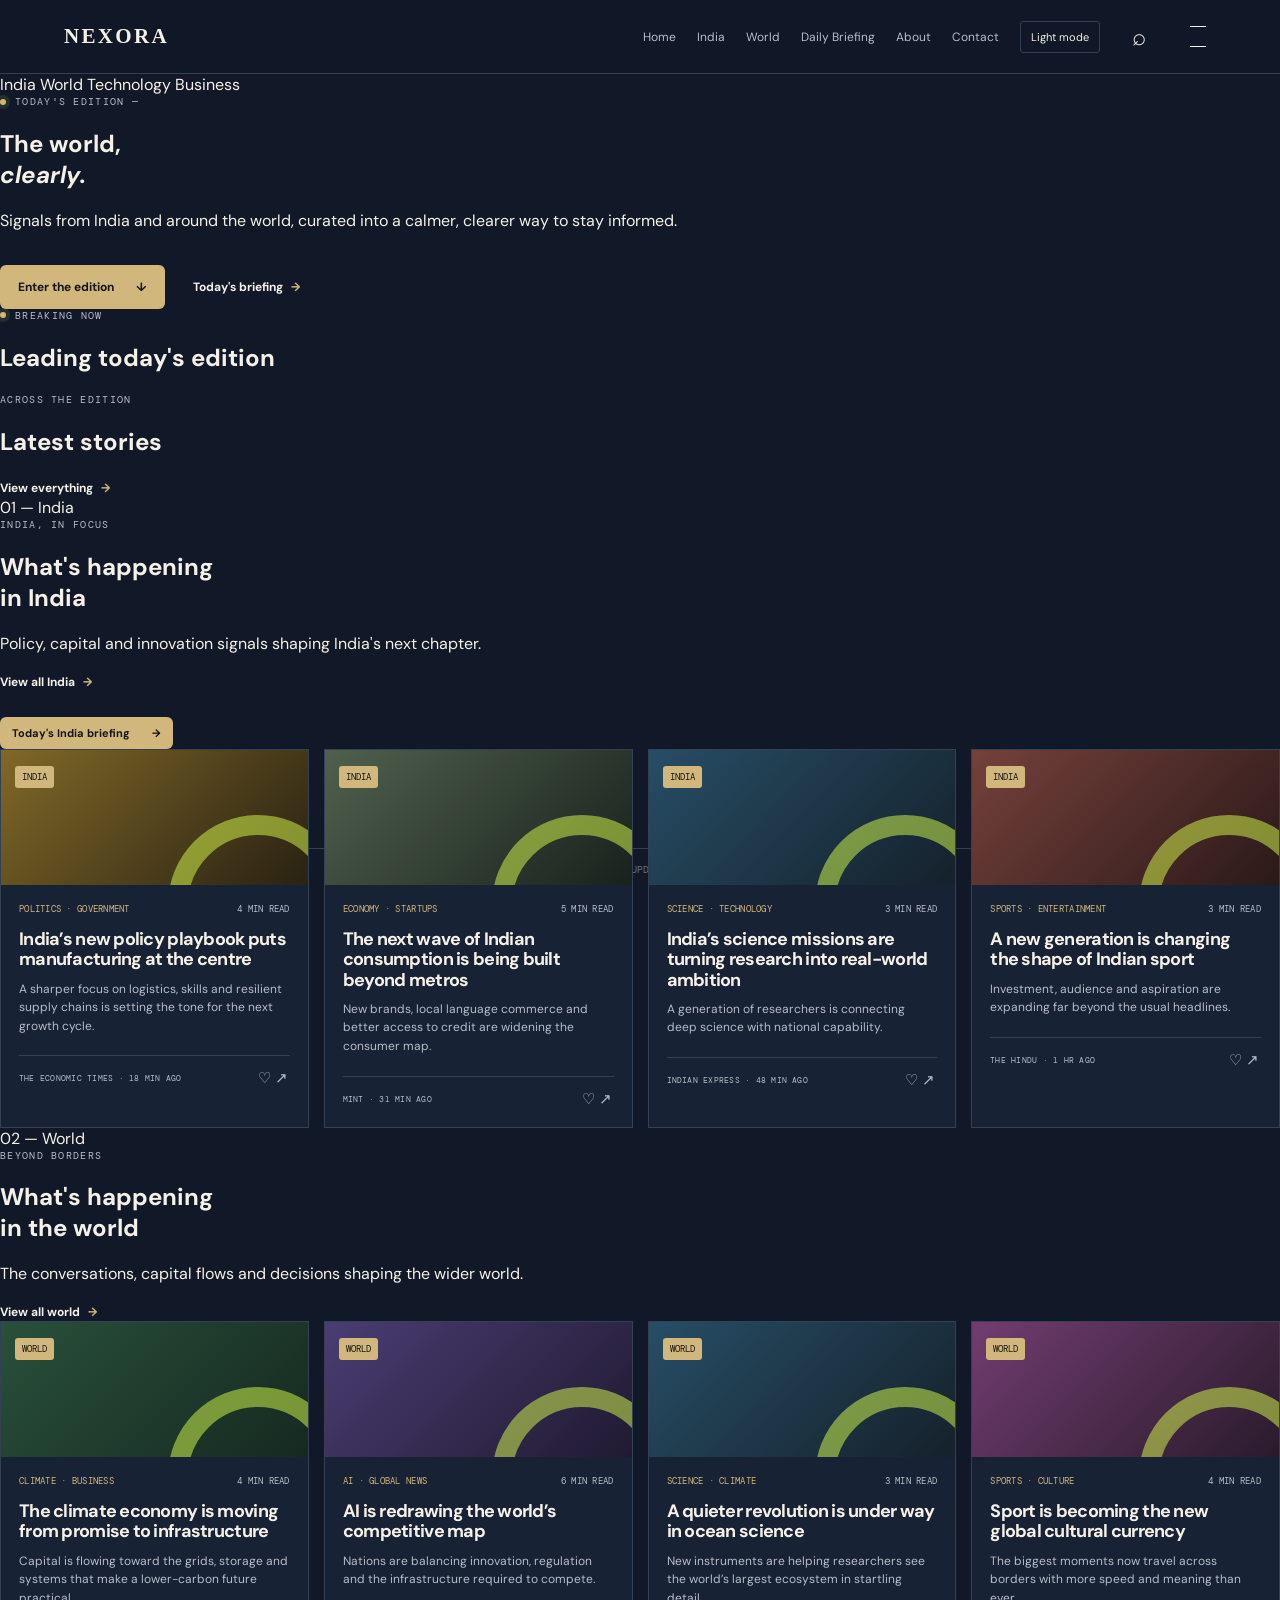
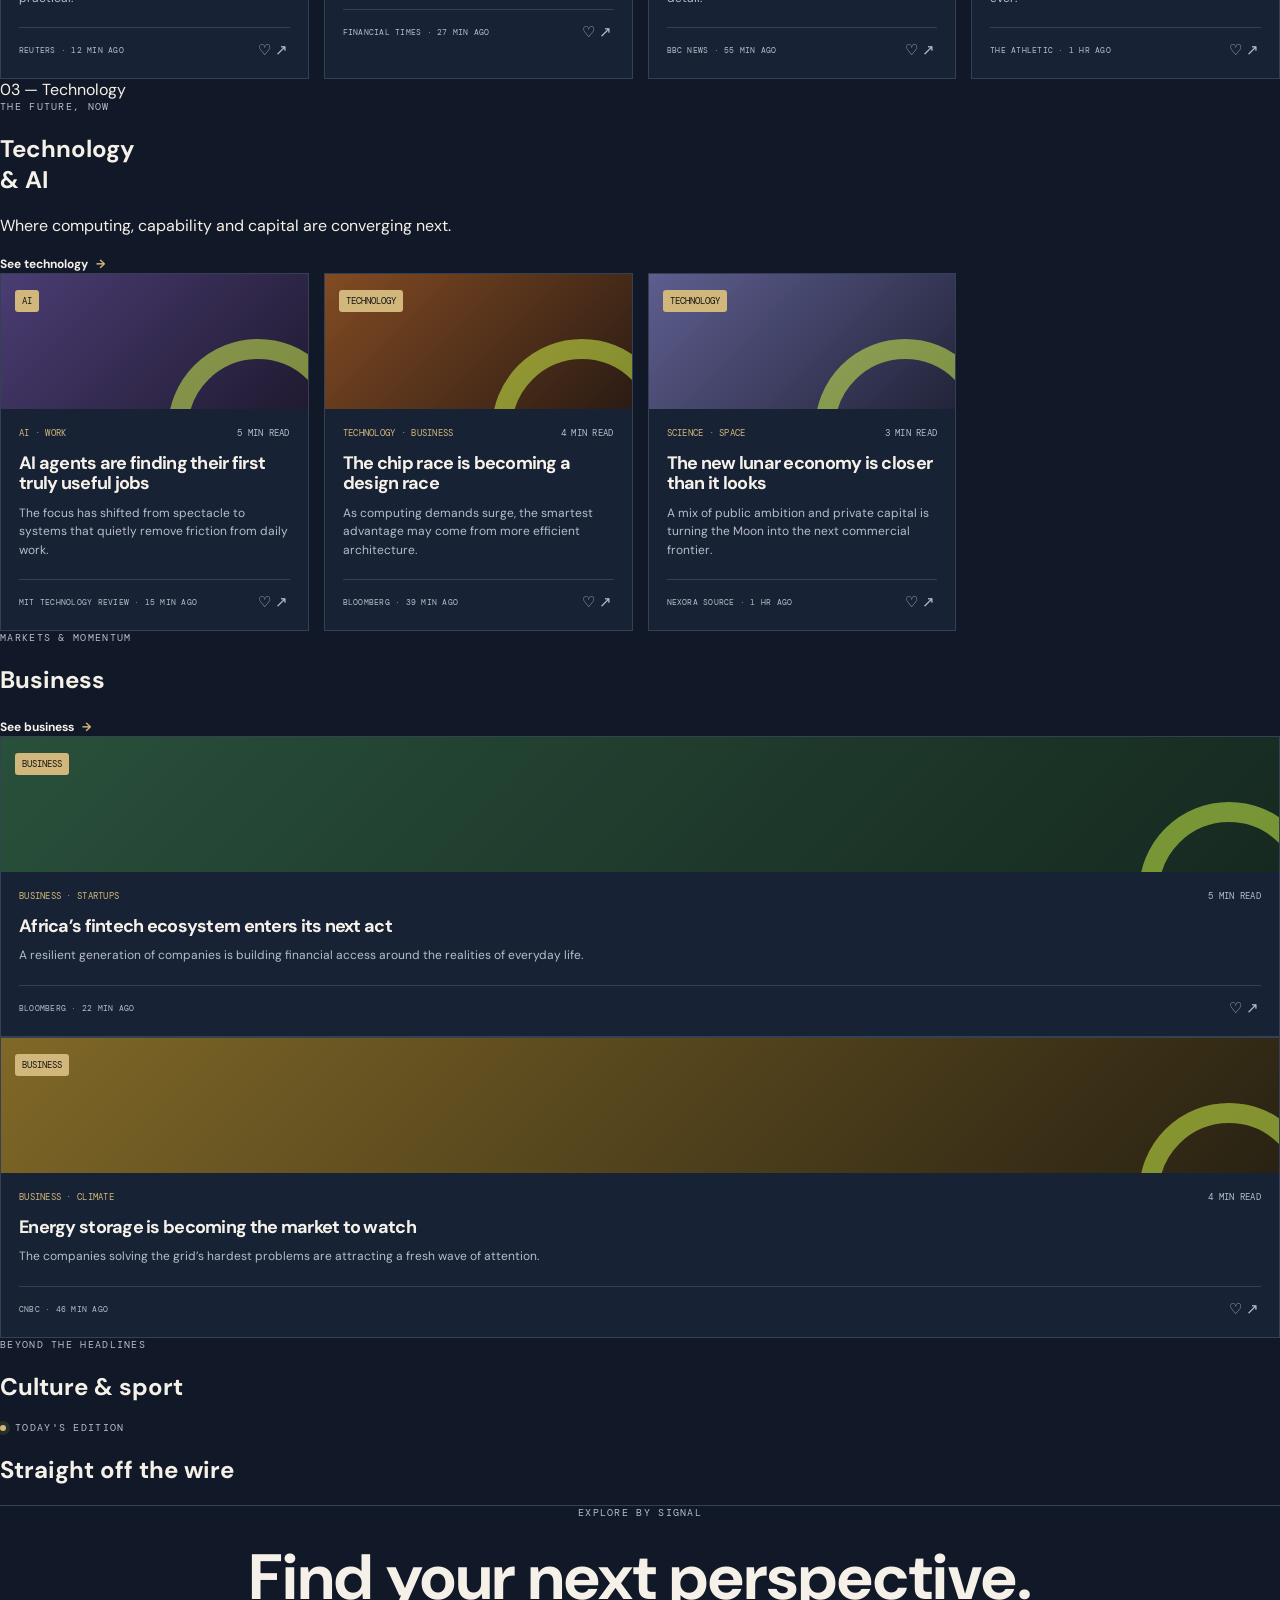
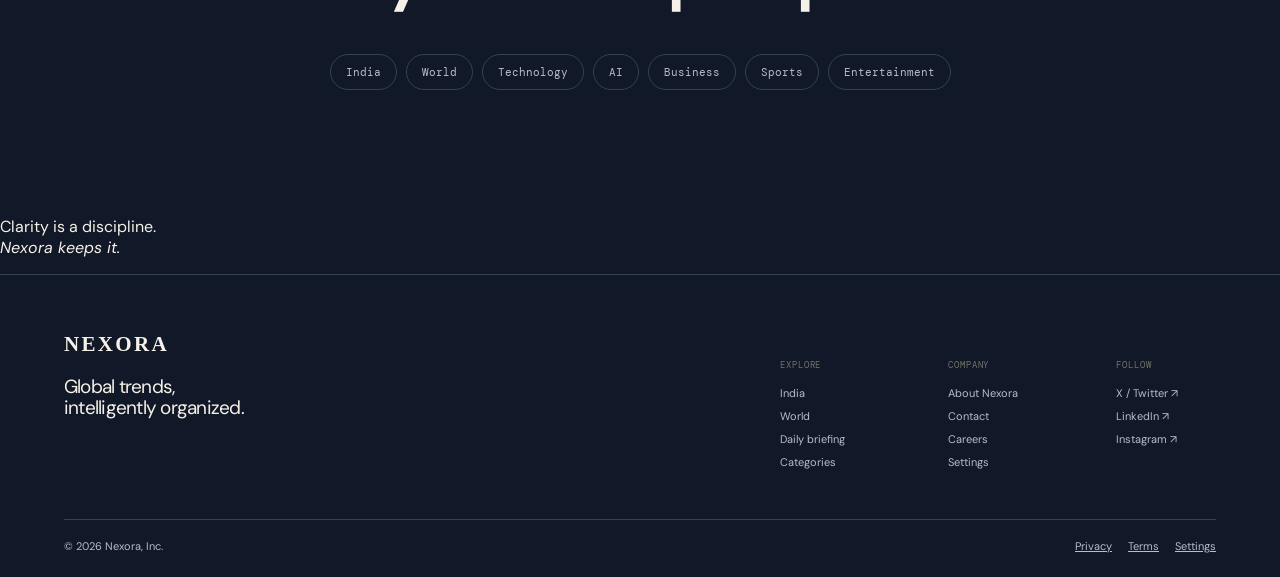
==== commit caf9eda3: "Add files via upload" ====
--- a/index.html
+++ b/index.html
@@ -1 +1,220 @@
-<!doctype html><html lang="en"><head><meta charset="utf-8"><meta name="viewport" content="width=device-width,initial-scale=1"><title>Nexora — The world, clearly</title><link rel="preconnect" href="https://fonts.googleapis.com"><link rel="preconnect" href="https://fonts.gstatic.com" crossorigin><link href="https://fonts.googleapis.com/css2?family=DM+Mono:wght@400;500&family=DM+Sans:opsz,wght@9..40,400;9..40,500;9..40,600;9..40,700&family=Playfair+Display:ital,wght@0,600;0,700;1,600&display=swap" rel="stylesheet"><link rel="stylesheet" href="css/styles.css"><link rel="stylesheet" href="css/classic.css"><link rel="stylesheet" href="css/scene-system.css"></head><body class="scene-page"><header class="topbar classic-bar"><a class="brand text-logo" href="index.html">NEXORA</a><nav class="classic-nav"><a href="index.html">Home</a><a href="#india">India</a><a href="#world">World</a><a href="briefing.html">Daily Briefing</a><a href="about.html">About</a><a href="contact.html">Contact</a><button class="theme-toggle">Light mode</button><button class="icon-button menu-toggle" aria-label="Open menu"><span></span><span></span></button></nav></header><aside class="menu-drawer" aria-hidden="true"><div class="drawer-head"><a class="brand text-logo" href="index.html">NEXORA</a><button class="icon-button menu-close" aria-label="Close menu">×</button></div><nav><a href="index.html">Home</a><a href="#india">India</a><a href="#world">World</a><a href="briefing.html">Daily Briefing</a><a href="category.html">Categories</a><a href="about.html">About Nexora</a><a href="contact.html">Contact</a><a href="settings.html">Settings</a></nav></aside><div class="drawer-shade"></div><main><section class="scene scene-hero" data-scene><div class="scene-inner"><span class="scene-label">Nexora live intelligence</span><h1 class="scene-title">The world,<br><em>clearly.</em></h1><p class="scene-subtitle">A living view of the stories shaping India and the world, drawn from the latest available RSS reporting.</p><div class="hero-actions"><a class="button" href="#featured">Enter the live edition <span>↓</span></a></div><div class="scene-orbit" aria-hidden="true"></div></div></section><section class="scene scene-feature" id="featured" data-scene><div class="scene-inner"><span class="scene-label">Live RSS · Featured signal</span><div class="featured-rss" data-featured-rss hidden></div></div></section><section class="scene scene-india" id="india" data-scene><div class="scene-inner"><div class="section-title"><span class="scene-label">India in focus</span><h2 class="scene-title">The country<br>in motion.</h2><p class="scene-subtitle">The latest reporting from India, arranged as a living editorial scene.</p><a class="text-link" href="category.html?category=India">View all India <span>→</span></a></div><div class="story-grid" data-section="India"></div></div></section><section class="scene scene-world" id="world" data-scene><div class="scene-inner"><span class="scene-label">Beyond borders</span><h2 class="scene-title">The wider<br>world.</h2><p class="scene-subtitle">Global stories shift through layered planes as new signals arrive.</p><div class="story-grid" data-section="World"></div></div></section><section class="scene scene-tech" data-scene><div class="scene-inner"><span class="scene-label">Technology & AI</span><h2 class="scene-title">The future<br>takes shape.</h2><div class="story-grid" data-section="Technology"></div></div></section><section class="scene scene-business" data-scene><div class="scene-inner"><span class="scene-label">Markets & momentum</span><h2 class="scene-title">Business<br>in depth.</h2><div class="story-grid" data-section="Business"></div></div></section><section class="scene scene-final" data-scene><div class="scene-inner"><span class="scene-label">Nexora live feed</span><h2 class="scene-title">Follow the<br><em>signal.</em></h2><p class="scene-subtitle">Every edition evolves as live RSS stories become available.</p><a class="button" href="category.html">Explore all stories <span>→</span></a></div></section></main><footer><div class="footer-brand"><a class="brand text-logo" href="index.html">NEXORA</a><p>Global trends,<br>intelligently organized.</p></div><div class="footer-links"><div><span>Explore</span><a href="#india">India</a><a href="#world">World</a><a href="briefing.html">Daily briefing</a></div><div><span>Company</span><a href="about.html">About</a><a href="contact.html">Contact</a><a href="settings.html">Settings</a></div></div><div class="footer-bottom"><span>© 2026 Nexora, Inc.</span></div></footer><script src="js/data.js"></script><script src="js/app.js"></script><script src="js/scene-system.js"></script><script src="js/live-rss.js"></script></body></html>
+<!doctype html>
+<html lang="en">
+<head>
+<meta charset="utf-8">
+<script>try{var t=JSON.parse(localStorage.getItem('nexoraSettings')||'{}').theme;if(t==='light')document.documentElement.classList.add('light');}catch(e){}</script>
+<meta name="viewport" content="width=device-width,initial-scale=1">
+<title>Nexora — The world, clearly</title>
+<meta name="description" content="Nexora is a cinematic, live global-news edition — India, world, technology and business signals curated in real time.">
+<link rel="preconnect" href="https://fonts.googleapis.com"><link rel="preconnect" href="https://fonts.gstatic.com" crossorigin>
+<link href="https://fonts.googleapis.com/css2?family=DM+Mono:wght@400;500&family=DM+Sans:opsz,wght@9..40,400;9..40,500;9..40,600;9..40,700&family=Playfair+Display:ital,wght@0,600;0,700;1,600&display=swap" rel="stylesheet">
+<link rel="stylesheet" href="css/styles.css">
+<link rel="stylesheet" href="css/classic.css">
+</head>
+<body>
+<div class="loader"><span>N</span></div>
+
+<header class="topbar classic-bar">
+  <a class="brand text-logo" href="index.html" aria-label="Nexora home">NEXORA</a>
+  <nav class="classic-nav" aria-label="Main navigation">
+    <a href="index.html">Home</a>
+    <a href="#india">India</a>
+    <a href="#world">World</a>
+    <a href="briefing.html">Daily Briefing</a>
+    <a href="about.html">About</a>
+    <a href="contact.html">Contact</a>
+    <button class="theme-toggle" aria-pressed="false">Light mode</button>
+    <button class="icon-button search-trigger" aria-label="Search">⌕</button>
+    <button class="icon-button menu-toggle" aria-label="Open menu"><span></span><span></span></button>
+  </nav>
+</header>
+
+<aside class="menu-drawer" aria-hidden="true">
+  <div class="drawer-head">
+    <a class="brand text-logo" href="index.html">NEXORA</a>
+    <button class="icon-button menu-close" aria-label="Close menu">×</button>
+  </div>
+  <nav>
+    <a href="index.html">Home</a>
+    <a href="#india">India</a>
+    <a href="#world">World</a>
+    <a href="briefing.html">Daily Briefing</a>
+    <a href="category.html">Categories</a>
+    <a href="about.html">About Nexora</a>
+    <a href="contact.html">Contact</a>
+    <a href="settings.html">Settings</a>
+    <a href="coming-soon.html?feature=Careers">Careers</a>
+  </nav>
+  <p>Global trends,<br><em>intelligently organized.</em></p>
+</aside>
+<div class="drawer-shade"></div>
+
+<main>
+
+  <!-- ============ 1. HERO ============ -->
+  <section class="scene hero-scene" data-scene="hero" data-scene-mode="pin">
+    <div class="scene-pin hero-pin">
+      <div class="hero-field" aria-hidden="true">
+        <div class="hero-grid"></div>
+        <div class="signal-lens">
+          <span class="ring ring-1"></span>
+          <span class="ring ring-2"></span>
+          <span class="ring ring-3"></span>
+          <span class="node node-india">India</span>
+          <span class="node node-world">World</span>
+          <span class="node node-tech">Technology</span>
+          <span class="node node-business">Business</span>
+          <span class="lens-core"></span>
+        </div>
+      </div>
+      <div class="hero-copy">
+        <span class="eyebrow"><b></b>Today's edition — <time id="hero-date"></time></span>
+        <h1>The world,<br><em>clearly.</em></h1>
+        <p>Signals from India and around the world, curated into a calmer, clearer way to stay informed.</p>
+        <div class="hero-actions">
+          <a class="button" href="#latest">Enter the edition <span>↓</span></a>
+          <a class="text-link" href="briefing.html">Today's briefing <span>→</span></a>
+        </div>
+      </div>
+      <div class="hero-meta">
+        <span><strong id="live-count">42</strong> signals live now</span>
+        <span>Updated <strong id="updated-at">just now</strong></span>
+        <span class="scroll-cue">Scroll<i></i></span>
+      </div>
+    </div>
+  </section>
+
+  <!-- ============ 2. BREAKING / FEATURED ============ -->
+  <section class="scene" data-scene="featured" data-scene-mode="reveal" id="latest">
+    <div class="section-head">
+      <div><span class="eyebrow"><b></b>Breaking now</span><h2>Leading today's edition</h2></div>
+    </div>
+    <div class="featured-panel">
+      <div data-section="Featured"></div>
+    </div>
+  </section>
+
+  <!-- ============ 3. LATEST STORIES ============ -->
+  <section class="scene" data-scene="latest-stories" data-scene-mode="reveal">
+    <div class="section-head">
+      <div><span class="eyebrow">Across the edition</span><h2>Latest stories</h2></div>
+      <a class="text-link" href="category.html">View everything <span>→</span></a>
+    </div>
+    <div class="story-stack" data-section="Latest"></div>
+  </section>
+
+  <!-- ============ 4. INDIA ============ -->
+  <section class="scene split-scene" data-scene="india" data-scene-mode="reveal" id="india">
+    <div class="split-title">
+      <span class="index-mark">01 — India</span>
+      <span class="eyebrow">India, in focus</span>
+      <h2>What's happening<br>in India</h2>
+      <p>Policy, capital and innovation signals shaping India's next chapter.</p>
+      <a class="text-link" href="category.html?category=India">View all India <span>→</span></a>
+      <div style="margin-top:26px"><a class="button compact" href="briefing.html">Today's India briefing <span>→</span></a></div>
+    </div>
+    <div class="story-grid" data-section="India"></div>
+  </section>
+
+  <!-- ============ 5. WORLD ============ -->
+  <section class="scene split-scene reverse" data-scene="world" data-scene-mode="reveal" id="world">
+    <div class="split-title">
+      <span class="index-mark">02 — World</span>
+      <span class="eyebrow">Beyond borders</span>
+      <h2>What's happening<br>in the world</h2>
+      <p>The conversations, capital flows and decisions shaping the wider world.</p>
+      <a class="text-link" href="category.html?category=World">View all world <span>→</span></a>
+    </div>
+    <div class="story-grid" data-section="World"></div>
+  </section>
+
+  <!-- ============ 6. TECHNOLOGY ============ -->
+  <section class="scene split-scene tech-scene" data-scene="technology" data-scene-mode="reveal" id="technology">
+    <div class="split-title">
+      <span class="index-mark">03 — Technology</span>
+      <span class="eyebrow">The future, now</span>
+      <h2>Technology<br>&amp; AI</h2>
+      <p>Where computing, capability and capital are converging next.</p>
+      <a class="text-link" href="category.html?category=Technology">See technology <span>→</span></a>
+    </div>
+    <div class="story-grid" data-section="Technology"></div>
+  </section>
+
+  <!-- ============ 7. BUSINESS ============ -->
+  <section class="scene" data-scene="business" data-scene-mode="reveal">
+    <div class="section-head">
+      <div><span class="eyebrow">Markets &amp; momentum</span><h2>Business</h2></div>
+      <a class="text-link" href="category.html?category=Business">See business <span>→</span></a>
+    </div>
+    <div class="ledger" data-section="Business"></div>
+  </section>
+
+  <!-- ============ 8. CULTURE & SPORT ============ -->
+  <section class="scene" data-scene="culture" data-scene-mode="reveal">
+    <div class="section-head">
+      <div><span class="eyebrow">Beyond the headlines</span><h2>Culture &amp; sport</h2></div>
+    </div>
+    <div class="culture-grid" data-section="Culture"></div>
+  </section>
+
+  <!-- ============ 9. RSS LIVE FEED ============ -->
+  <section class="scene" data-scene="live-feed" data-scene-mode="reveal">
+    <div class="section-head">
+      <div><span class="eyebrow live-pulse"><b></b><span id="live-feed-label">Today's edition</span></span><h2>Straight off the wire</h2></div>
+    </div>
+    <div class="feed-list" data-section="LiveFeed"></div>
+  </section>
+
+  <!-- ============ explore-by-signal strip ============ -->
+  <section class="scene categories" data-scene="explore" data-scene-mode="reveal" id="categories">
+    <span class="eyebrow">Explore by signal</span>
+    <h2>Find your next perspective.</h2>
+    <div class="category-pills">
+      <a href="category.html?category=India">India</a>
+      <a href="category.html?category=World">World</a>
+      <a href="category.html?category=Technology">Technology</a>
+      <a href="category.html?category=AI">AI</a>
+      <a href="category.html?category=Business">Business</a>
+      <a href="category.html?category=Sports">Sports</a>
+      <a href="category.html?category=Entertainment">Entertainment</a>
+    </div>
+  </section>
+
+  <!-- ============ 10. FINAL EDITORIAL ============ -->
+  <section class="closing-scene" data-reveal>
+    <p class="closing-line">Clarity is a discipline.<br><em>Nexora keeps it.</em></p>
+  </section>
+
+</main>
+
+<footer>
+  <div class="footer-brand">
+    <a class="brand text-logo" href="index.html">NEXORA</a>
+    <p>Global trends,<br>intelligently organized.</p>
+  </div>
+  <div class="footer-links">
+    <div><span>Explore</span><a href="#india">India</a><a href="#world">World</a><a href="briefing.html">Daily briefing</a><a href="category.html">Categories</a></div>
+    <div><span>Company</span><a href="about.html">About Nexora</a><a href="contact.html">Contact</a><a href="coming-soon.html?feature=Careers">Careers</a><a href="settings.html">Settings</a></div>
+    <div><span>Follow</span><a href="https://x.com" target="_blank" rel="noreferrer">X / Twitter ↗</a><a href="https://linkedin.com" target="_blank" rel="noreferrer">LinkedIn ↗</a><a href="https://instagram.com" target="_blank" rel="noreferrer">Instagram ↗</a></div>
+  </div>
+  <div class="footer-bottom">
+    <span>© 2026 Nexora, Inc.</span>
+    <div><a href="coming-soon.html?feature=Privacy">Privacy</a><a href="coming-soon.html?feature=Terms">Terms</a><a href="settings.html">Settings</a></div>
+  </div>
+</footer>
+
+<div class="search-overlay" hidden>
+  <div class="search-dialog" role="dialog" aria-modal="true" aria-label="Search Nexora">
+    <button class="icon-button close-search" aria-label="Close search">×</button>
+    <span class="eyebrow">Search Nexora</span>
+    <input id="trend-search" type="search" placeholder="Search headlines, topics or categories">
+    <div class="search-results" id="search-results">Start typing to search Nexora.</div>
+  </div>
+</div>
+
+<script src="js/data.js"></script>
+<script src="js/app.js"></script>
+<script src="js/scroll-engine.js"></script>
+<script src="js/live-rss.js"></script>
+</body>
+</html>
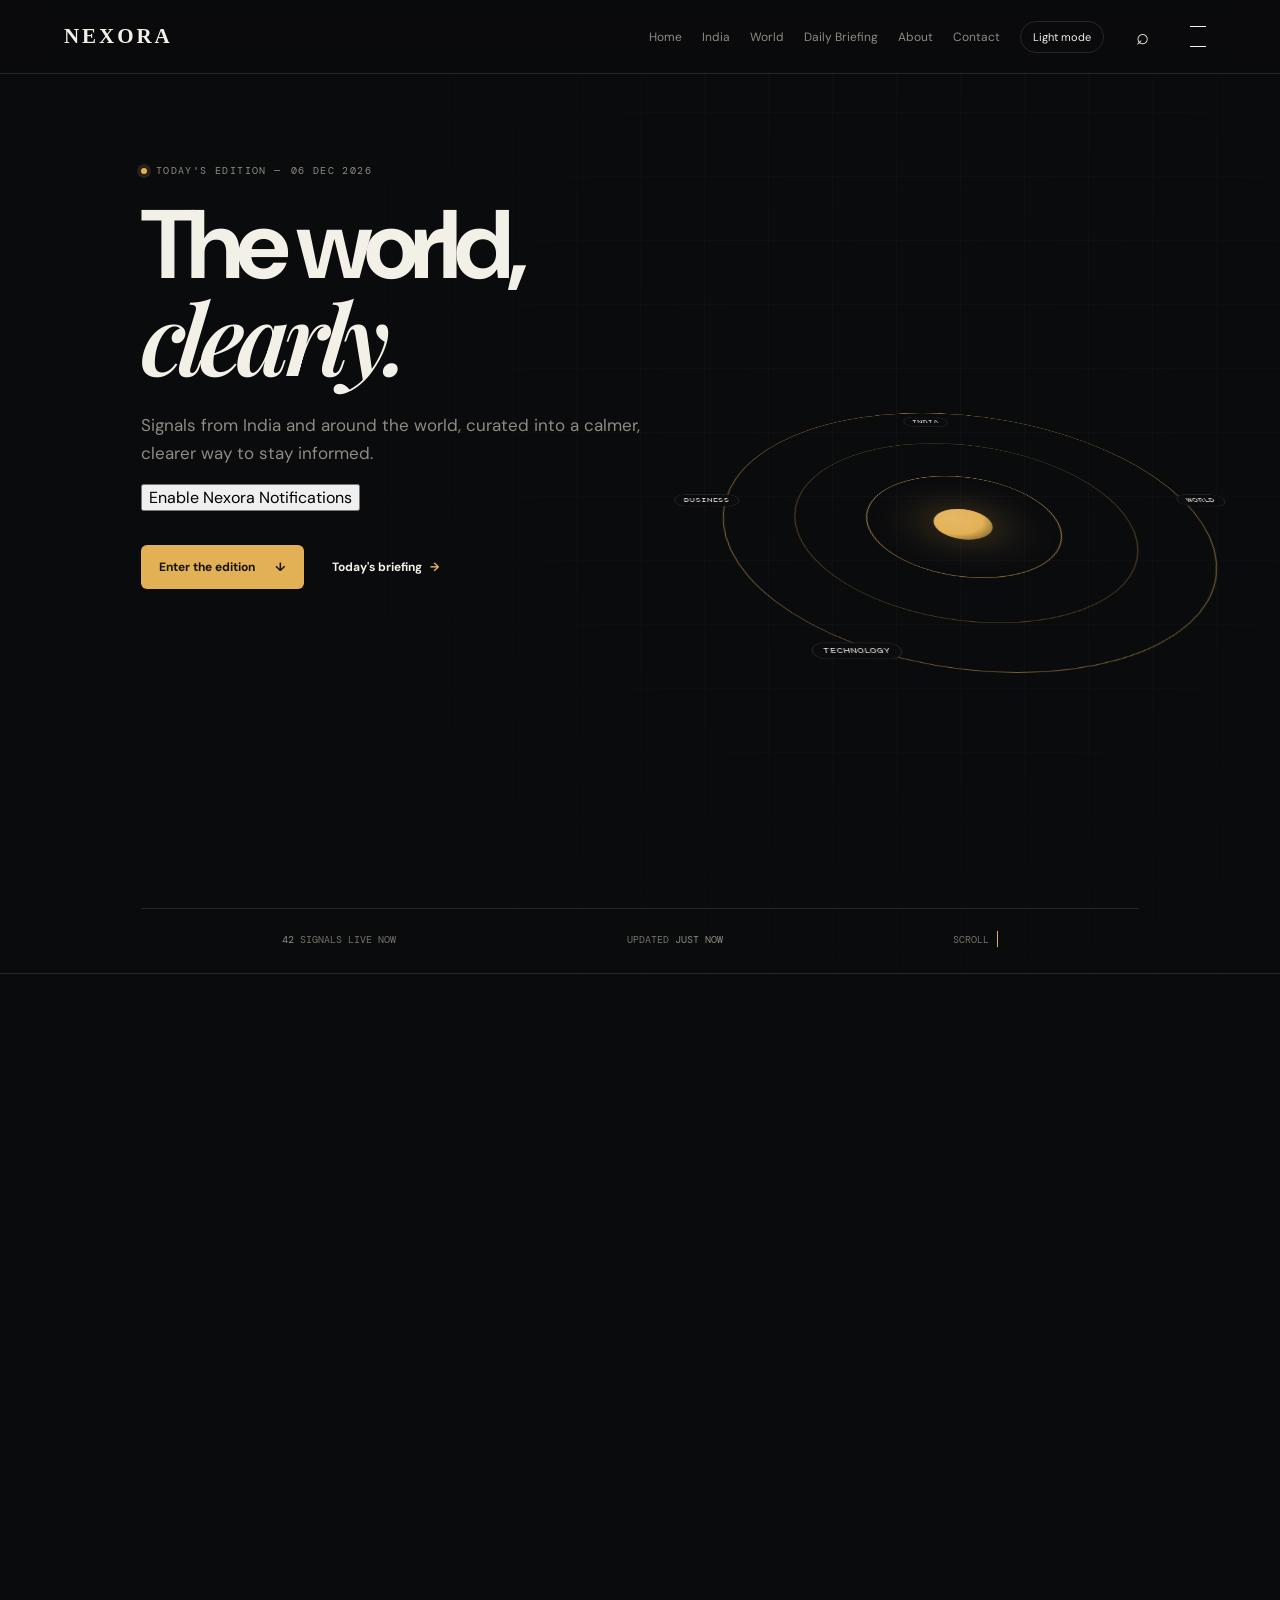
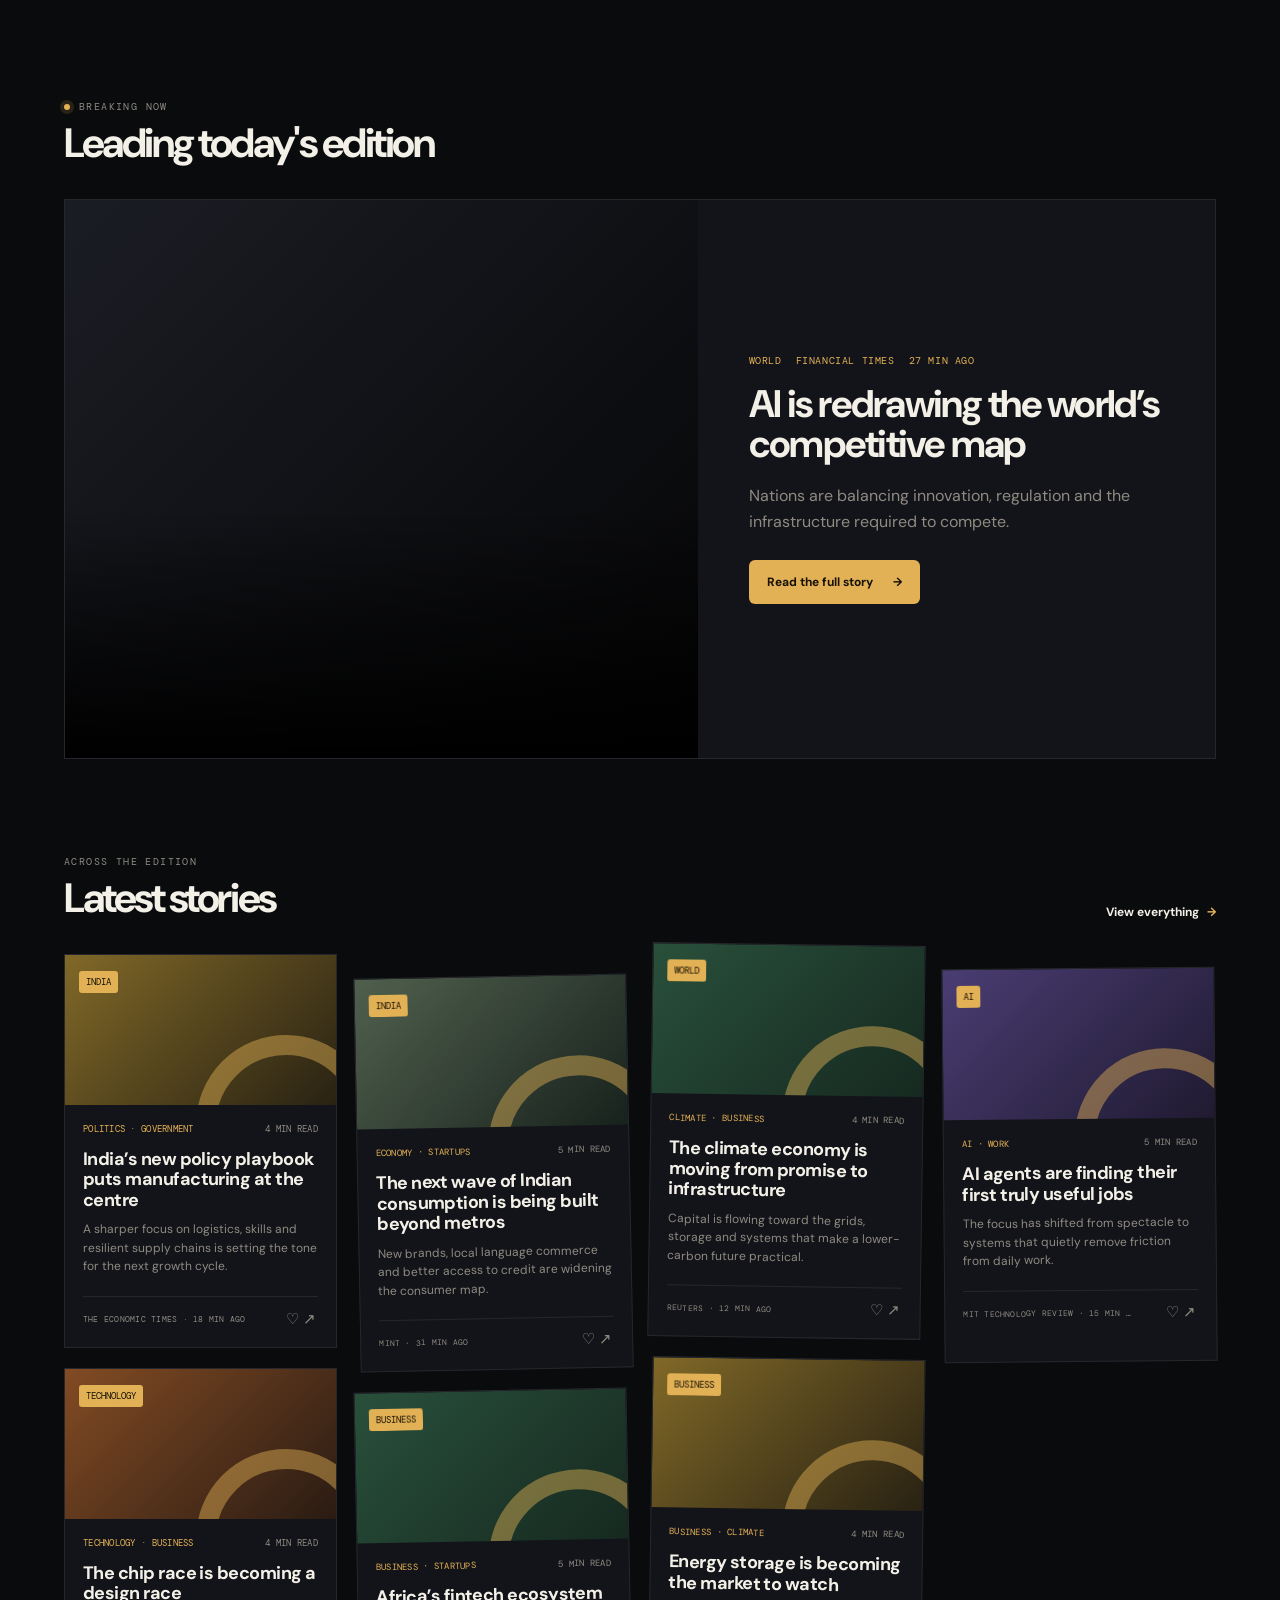
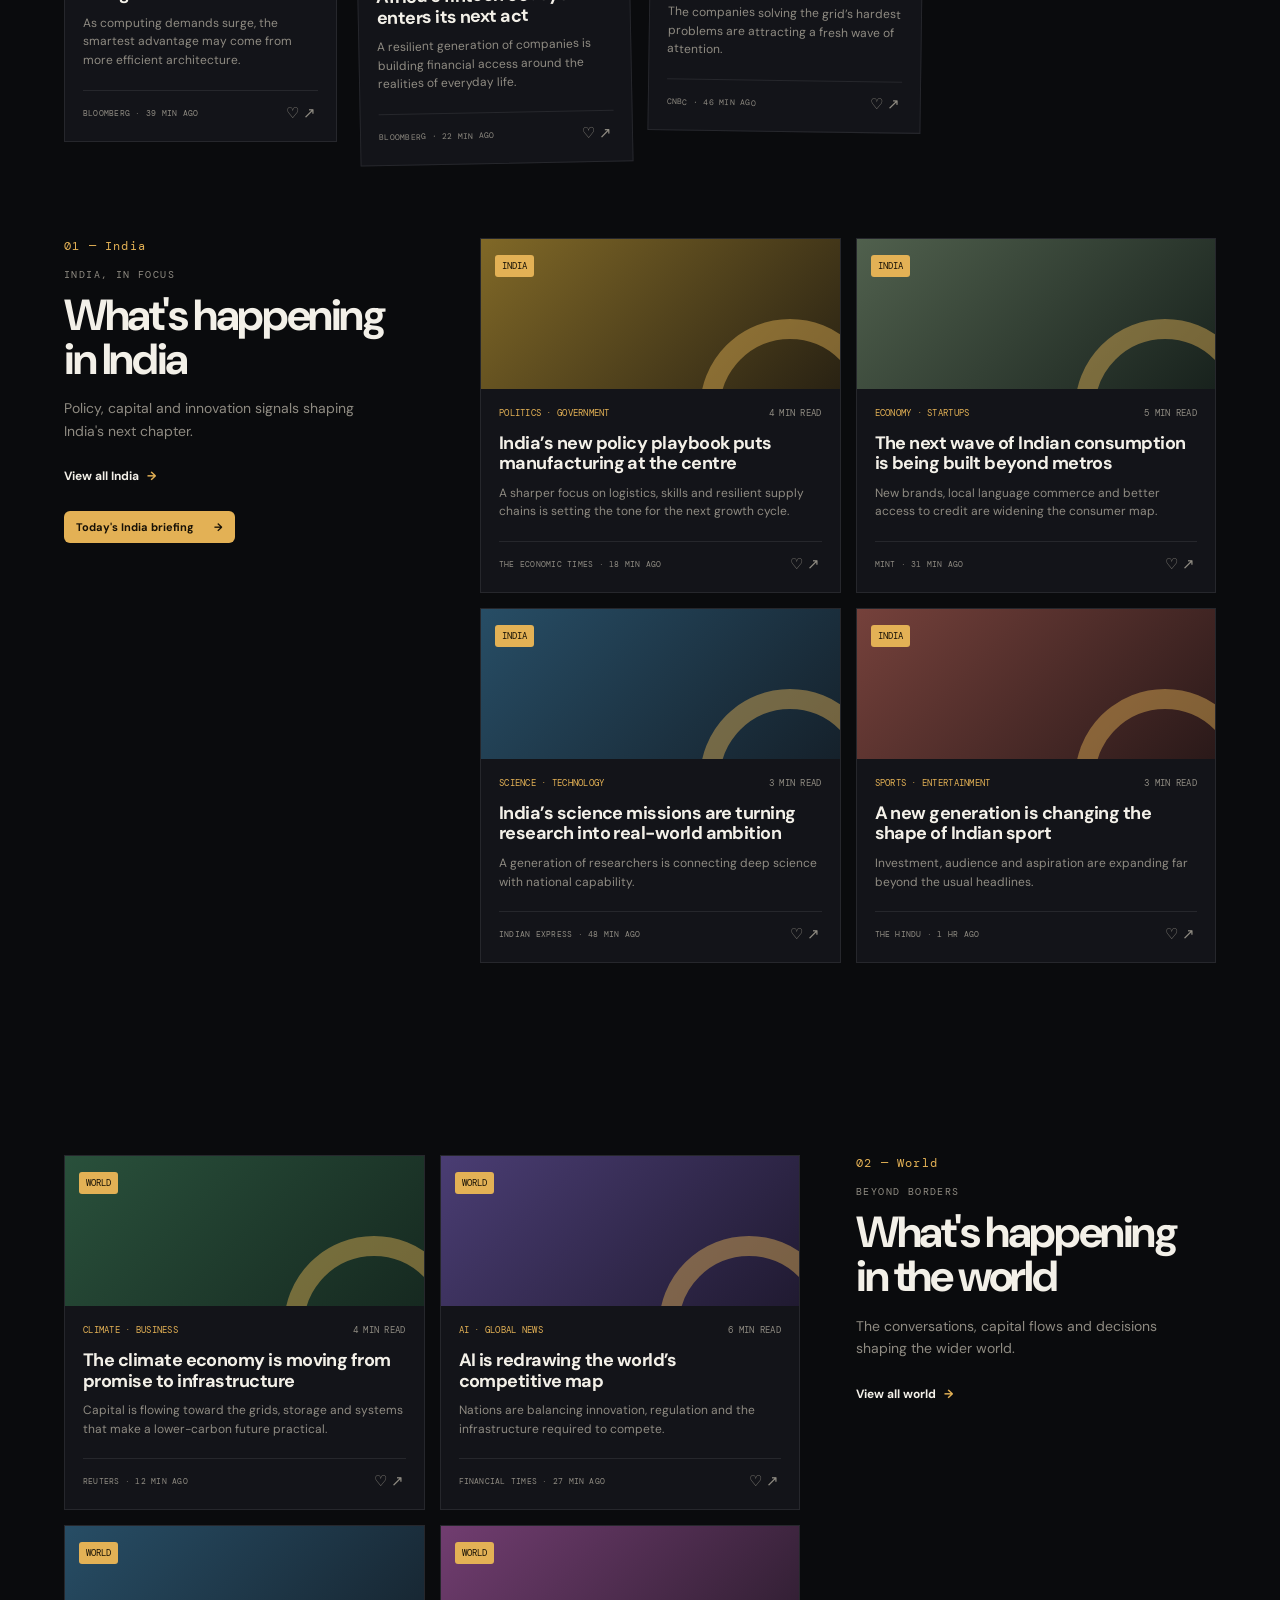
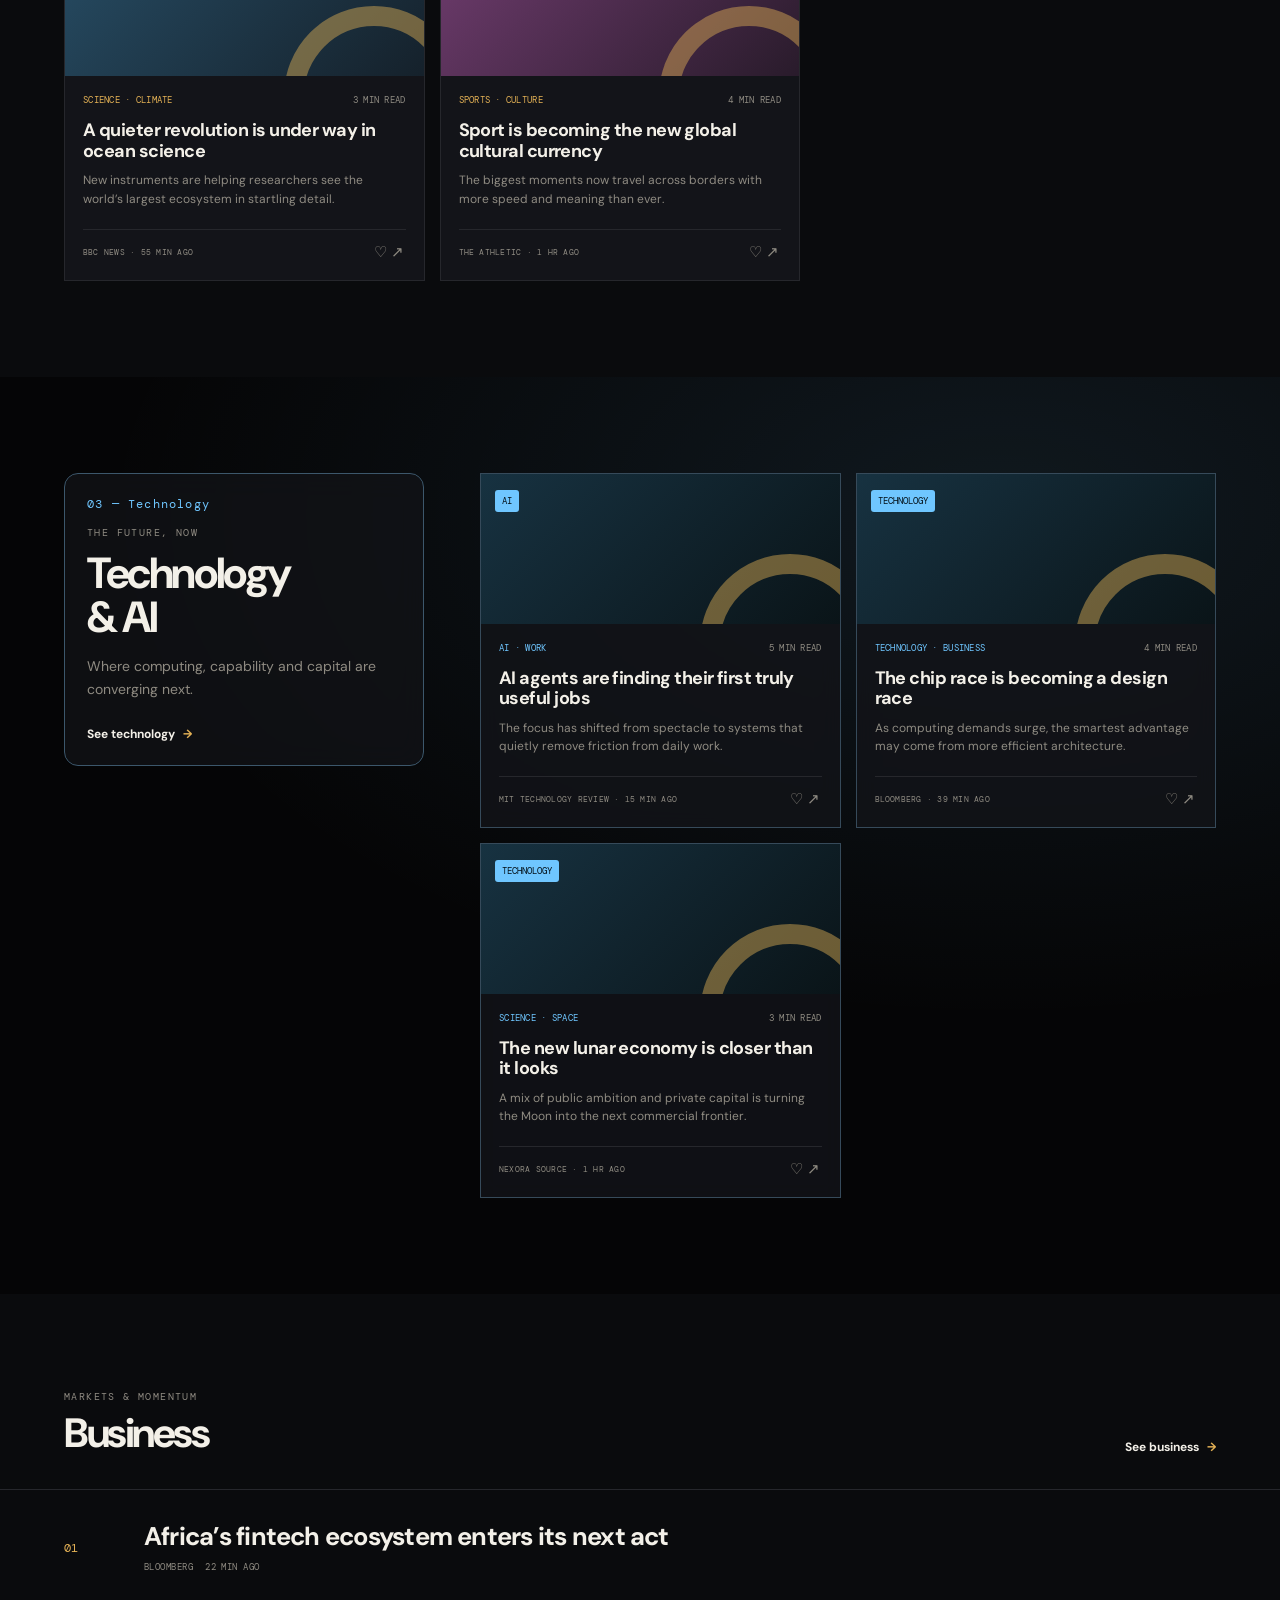
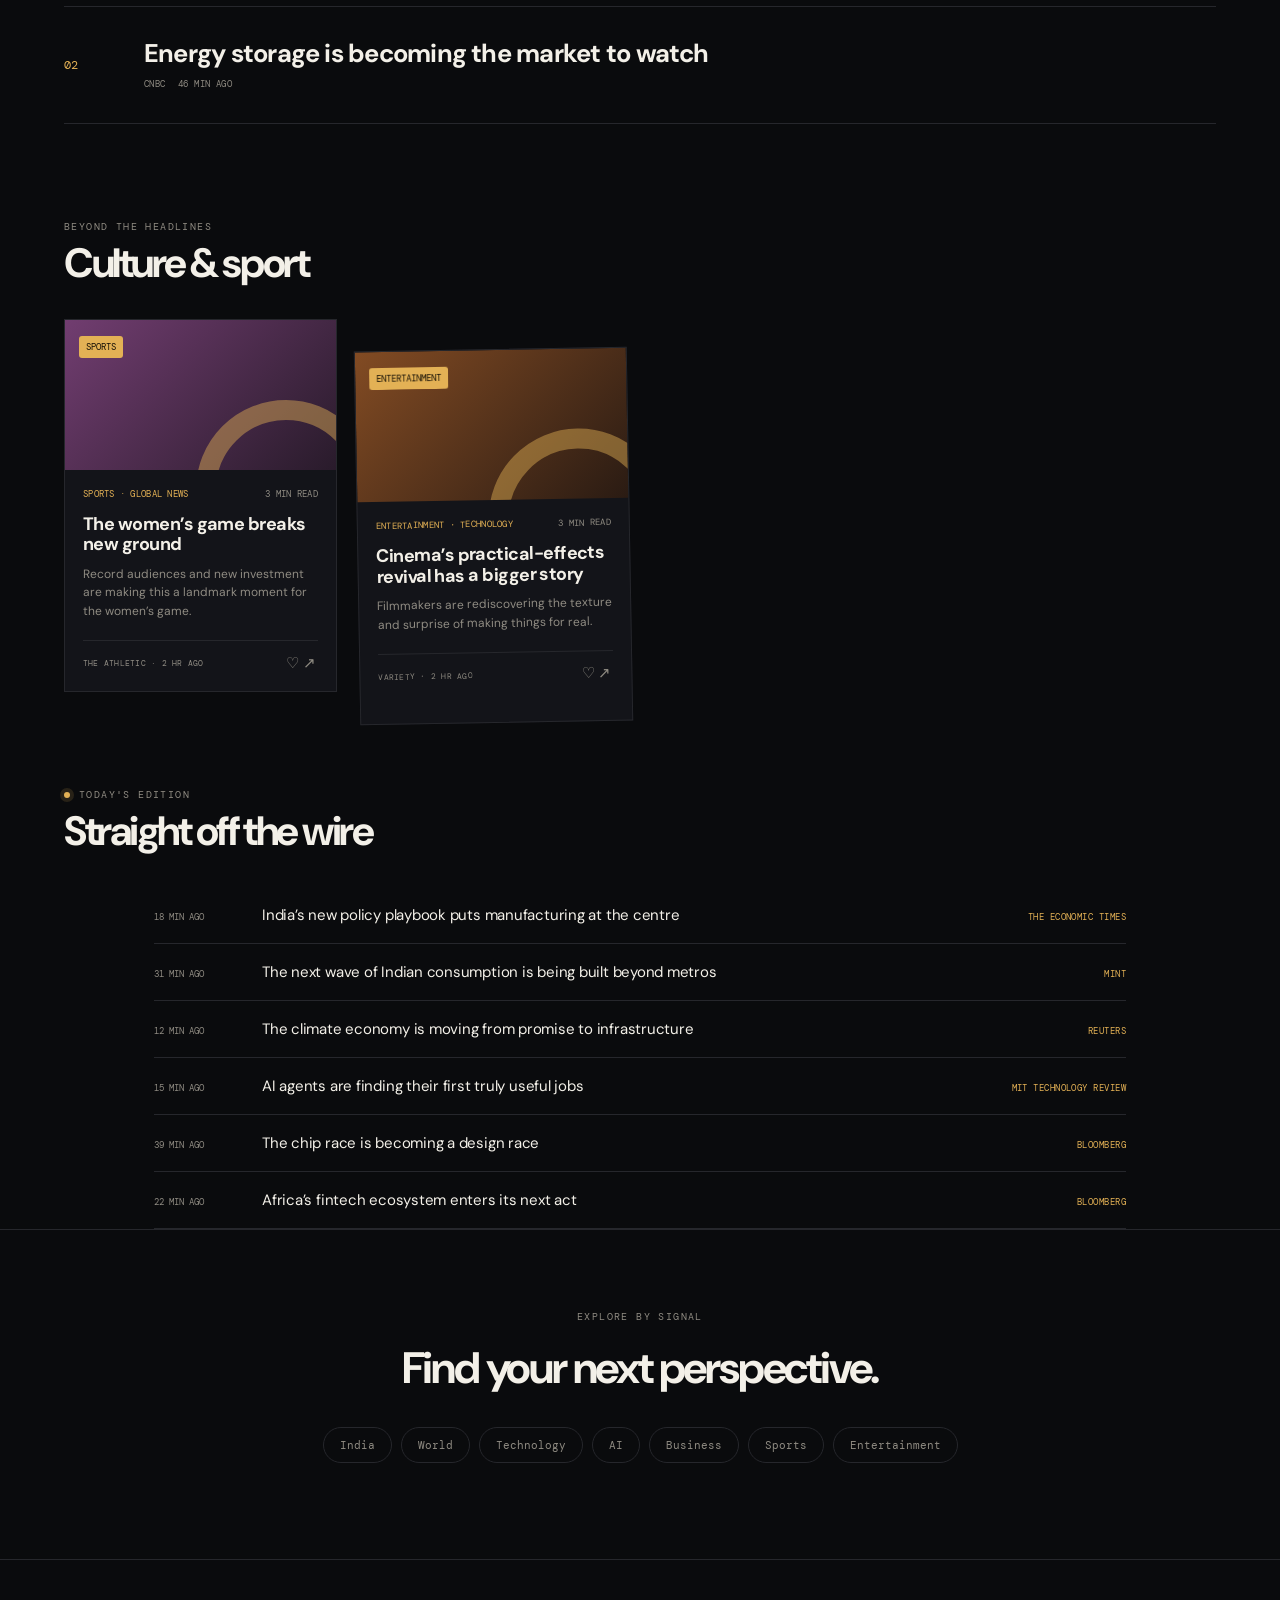
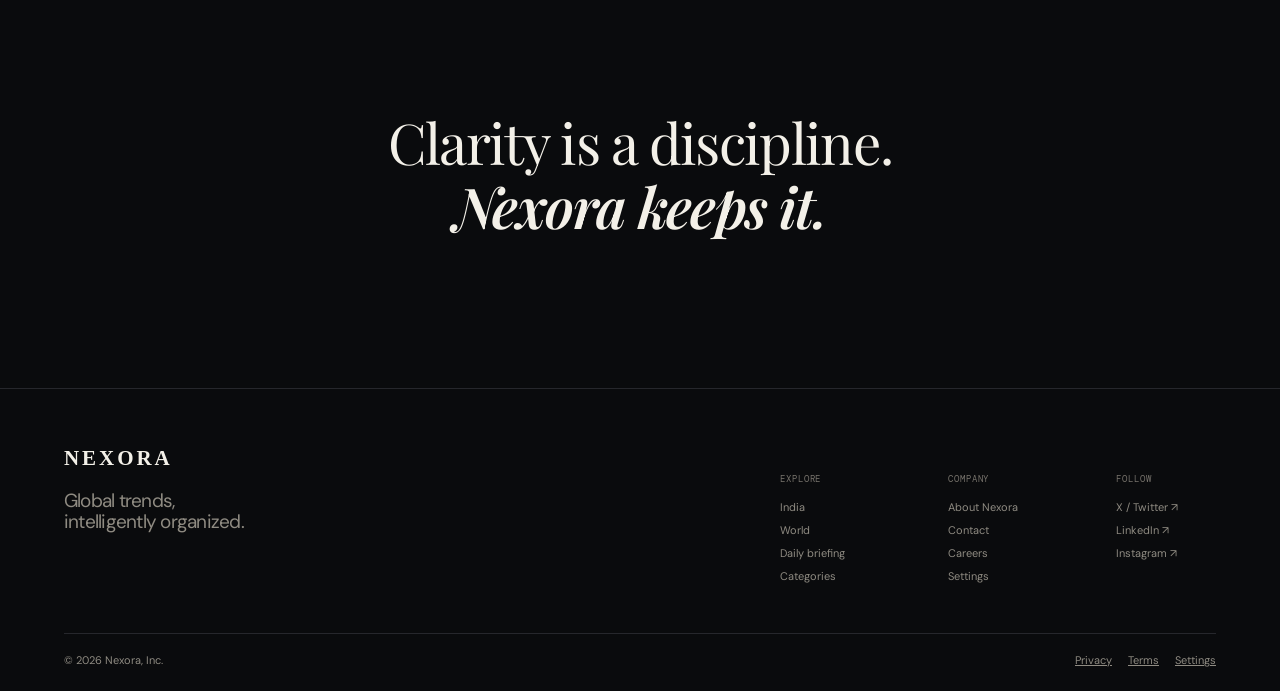
==== commit 8cf57421: "Add files via upload" ====
--- a/index.html
+++ b/index.html
@@ -71,6 +71,9 @@
         <span class="eyebrow"><b></b>Today's edition — <time id="hero-date"></time></span>
         <h1>The world,<br><em>clearly.</em></h1>
         <p>Signals from India and around the world, curated into a calmer, clearer way to stay informed.</p>
+        <button id="enable-notifications">
+  Enable Nexora Notifications
+        </button>
         <div class="hero-actions">
           <a class="button" href="#latest">Enter the edition <span>↓</span></a>
           <a class="text-link" href="briefing.html">Today's briefing <span>→</span></a>
@@ -216,5 +219,15 @@
 <script src="js/app.js"></script>
 <script src="js/scroll-engine.js"></script>
 <script src="js/live-rss.js"></script>
+<script>
+  if ("serviceWorker" in navigator) {
+    window.addEventListener("load", () => {
+      navigator.serviceWorker.register("service-worker.js")
+        .then(() => console.log("Nexora service worker registered"))
+        .catch((error) => console.error("Service worker failed:", error));
+    });
+  }
+</script>
+<script src="notifications.js"></script>
 </body>
 </html>
--- a/css/styles.css
+++ b/css/styles.css
@@ -1 +1,415 @@
-:root{--bg:#101010;--surface:#181818;--surface2:#202020;--text:#f4f2ed;--muted:#a39f97;--line:#2e2d2a;--lime:#d9ff4d;--serif:'Playfair Display',Georgia,serif;--sans:'DM Sans',sans-serif;--mono:'DM Mono',monospace;font-size:16px}*{box-sizing:border-box}html{scroll-behavior:smooth}body{margin:0;background:var(--bg);color:var(--text);font-family:var(--sans);transition:.25s;background-color:.25s}a{color:inherit}button{font:inherit}.loader{position:fixed;inset:0;z-index:99;display:grid;place-items:center;background:var(--bg);transition:opacity .45s,visibility .45s}.loader span{display:grid;place-items:center;width:54px;height:54px;background:var(--lime);border-radius:16px;color:#111;font:italic 36px var(--serif);animation:float 1s infinite alternate}.loader.done{opacity:0;visibility:hidden}.topbar{height:74px;position:sticky;top:0;z-index:20;display:flex;align-items:center;justify-content:space-between;padding:0 clamp(20px,5vw,78px);border-bottom:1px solid var(--line);background:color-mix(in srgb,var(--bg) 92%,transparent);backdrop-filter:blur(14px)}.brand{display:inline-flex;align-items:center;gap:9px;text-decoration:none;font-weight:700;font-size:20px;letter-spacing:-.05em}.brand i{display:grid;place-items:center;width:26px;height:26px;background:var(--lime);color:#141414;border-radius:8px;font:italic 18px var(--serif)}.desktop-nav{display:flex;gap:28px;margin-left:10vw}.desktop-nav a,.signin-link{font-size:12px;color:var(--muted);text-decoration:none}.desktop-nav a:hover,.signin-link:hover{color:var(--text)}.nav-actions{display:flex;align-items:center;gap:12px}.icon-button{display:grid;place-items:center;border:0;border-radius:50%;background:transparent;color:var(--text);width:36px;height:36px;cursor:pointer;font-size:24px}.icon-button:hover{background:var(--surface2)}.live{display:flex;gap:7px;align-items:center;color:var(--muted);font:10px var(--mono);text-transform:uppercase;letter-spacing:.1em}.live b,.eyebrow b{width:6px;height:6px;background:var(--lime);border-radius:50%;box-shadow:0 0 0 4px #d9ff4d19}.button{display:inline-flex;align-items:center;gap:22px;background:var(--lime);color:#151515;padding:14px 18px;border-radius:6px;text-decoration:none;font-size:12px;font-weight:700}.button:hover{transform:translateY(-2px);box-shadow:0 8px 20px #d9ff4d22}.compact{padding:9px 12px;font-size:11px}.menu-toggle{margin-left:2px;flex-direction:column;gap:5px}.menu-toggle span{width:16px;height:1px;background:currentColor}.hero{min-height:650px;position:relative;display:flex;align-items:center;padding:90px clamp(20px,11vw,170px);border-bottom:1px solid var(--line);overflow:hidden}.hero>div:first-child{position:relative;z-index:2;max-width:780px}.eyebrow{display:flex;align-items:center;gap:9px;color:var(--muted);font:10px var(--mono);text-transform:uppercase;letter-spacing:.13em}.hero h1{font-size:clamp(52px,7.1vw,103px);line-height:.95;letter-spacing:-.07em;margin:23px 0}.hero h1 em,.categories h2 em{font-family:var(--serif);font-weight:600}.hero p{max-width:510px;color:var(--muted);font-size:17px;line-height:1.65}.hero-actions{display:flex;gap:28px;align-items:center;margin-top:34px}.text-link{font-size:12px;text-decoration:none;font-weight:700}.text-link span{color:var(--lime);margin-left:5px}.hero-globe{position:absolute;right:8%;top:80px;width:min(37vw,450px);aspect-ratio:1;border-radius:50%;display:grid;place-items:center;background:radial-gradient(circle at 35% 30%,#bcc9ff,#5d529d 24%,#28234f 55%,transparent 70%);font:17px/1.05 var(--mono);letter-spacing:-.1em;color:#dde0ff;text-align:center;transform:rotate(-10deg)}.hero-globe:after{content:'';position:absolute;inset:18%;border-radius:50%;border:1px solid #eff3ff55}.hero-meta{position:absolute;bottom:24px;left:clamp(20px,11vw,170px);right:clamp(20px,11vw,170px);display:flex;justify-content:space-between;border-top:1px solid var(--line);padding-top:14px;color:#77736c;font:10px var(--mono);text-transform:uppercase}.hero-meta strong{color:var(--muted);font-weight:400}.section{max-width:1500px;margin:auto;padding:92px clamp(20px,5vw,78px)}.section-title{display:flex;justify-content:space-between;align-items:end;margin-bottom:30px}.section h2{font-size:clamp(30px,3vw,43px);letter-spacing:-.06em;margin:10px 0 0}.story-grid{display:grid;grid-template-columns:repeat(4,1fr);gap:15px}.story-card{min-width:0;position:relative;background:var(--surface);border:1px solid var(--line);transition:transform .28s ease,border-color .28s,box-shadow .28s;overflow:hidden}.story-card:hover,.story-card:focus-within{transform:translateY(-6px);border-color:#77736b;box-shadow:0 20px 35px #0003}.card-link{position:absolute;inset:0;z-index:1}.card-art{height:135px;position:relative;padding:14px;overflow:hidden;background:linear-gradient(135deg,#50604d,#18221d)}.card-art span{position:relative;z-index:1;color:#151515;background:var(--lime);border-radius:3px;padding:5px 7px;font:9px var(--mono);text-transform:uppercase}.card-art i{position:absolute;width:180px;height:180px;right:-40px;bottom:-110px;border:20px solid #d9ff4d80;border-radius:50%;transition:transform .4s}.story-card:hover .card-art i{transform:scale(1.15) rotate(15deg)}.tone-gold .card-art{background:linear-gradient(135deg,#806827,#292213)}.tone-blue .card-art{background:linear-gradient(135deg,#274d65,#15212b)}.tone-coral .card-art{background:linear-gradient(135deg,#75413b,#2a1919)}.tone-green .card-art{background:linear-gradient(135deg,#29503b,#162920)}.tone-violet .card-art{background:linear-gradient(135deg,#4a3d73,#201a31)}.tone-pink .card-art{background:linear-gradient(135deg,#713d70,#291b2b)}.tone-orange .card-art{background:linear-gradient(135deg,#824b23,#2a1b13)}.tone-lavender .card-art{background:linear-gradient(135deg,#5e5e8f,#22243a)}.card-copy{padding:18px}.story-meta,.card-bottom{display:flex;justify-content:space-between;gap:8px;color:var(--muted);font:9px var(--mono);text-transform:uppercase;letter-spacing:.03em}.story-meta span:first-child{color:var(--lime)}.card-copy h3{font-size:18px;line-height:1.12;letter-spacing:-.04em;margin:14px 0 10px}.card-copy p{font-size:12px;line-height:1.55;color:var(--muted);margin:0 0 20px}.card-bottom{align-items:center;border-top:1px solid var(--line);padding-top:12px;font-size:8px}.card-bottom>span{max-width:72%;white-space:nowrap;overflow:hidden;text-overflow:ellipsis}.action{position:relative;z-index:2;border:0;background:transparent;color:var(--muted);cursor:pointer;font-size:15px;padding:0 2px}.action:hover,.action.saved{color:var(--lime)}.briefing-banner{max-width:1344px;margin:0 auto;padding:clamp(34px,5vw,67px);display:flex;justify-content:space-between;gap:30px;background:#d9ff4d;color:#172012}.briefing-banner>div:first-child{max-width:650px}.briefing-banner h2{font-size:clamp(35px,4vw,61px);letter-spacing:-.065em;line-height:.98;margin:16px 0}.briefing-banner p{font-size:14px;line-height:1.55;max-width:460px;color:#37442a}.briefing-banner .button{background:#151b10;color:#eefcc5;margin-top:10px}.brief-art{width:220px;min-width:160px;display:flex;align-items:end;justify-content:space-between;border:1px solid #253018;padding:17px;color:#151b10}.brief-art span{font:100px/.7 var(--serif)}.brief-art small{font:10px var(--mono);padding-bottom:4px}.business-section{padding-top:25px}.categories{border-top:1px solid var(--line);text-align:center;padding-bottom:110px}.categories .eyebrow{justify-content:center}.categories h2{font-size:clamp(36px,5vw,67px);margin:17px 0 35px}.category-pills{display:flex;justify-content:center;gap:9px;flex-wrap:wrap}.category-pills a{padding:10px 15px;border:1px solid var(--line);border-radius:30px;text-decoration:none;font:11px var(--mono);color:var(--muted)}.category-pills a:hover{background:var(--text);color:var(--bg)}footer{max-width:1500px;margin:auto;border-top:1px solid var(--line);padding:57px clamp(20px,5vw,78px) 24px}.footer-brand p{font-size:19px;line-height:1.1;letter-spacing:-.04em;margin:20px 0 50px}.footer-links{display:flex;justify-content:end;gap:68px;margin-top:-110px}.footer-links div{display:flex;flex-direction:column;gap:9px;min-width:100px}.footer-links span{color:#77736c;font:9px var(--mono);text-transform:uppercase;letter-spacing:.1em;margin-bottom:6px}.footer-links a,.footer-bottom{font-size:11px;color:var(--muted);text-decoration:none}.footer-links a:hover,.footer-bottom a:hover{color:var(--text)}.footer-bottom{display:flex;justify-content:space-between;border-top:1px solid var(--line);padding-top:19px;margin-top:50px}.footer-bottom div{display:flex;gap:16px}.search-overlay{position:fixed;inset:0;z-index:50;display:grid;place-items:start center;padding-top:13vh;background:#000a;backdrop-filter:blur(8px)}.search-overlay[hidden]{display:none!important}.search-dialog{position:relative;width:min(660px,calc(100% - 34px));padding:32px;background:var(--surface);border:1px solid var(--line);box-shadow:0 30px 70px #000}.close-search{position:absolute;right:13px;top:12px}.search-dialog input{width:100%;border:0;border-bottom:1px solid var(--line);background:transparent;outline:0;color:var(--text);padding:20px 0 14px;font:24px var(--sans);letter-spacing:-.04em}.search-results{padding-top:14px;color:var(--muted);font-size:12px}.result{display:grid;grid-template-columns:90px 1fr 20px;gap:10px;align-items:center;padding:14px 0;border-bottom:1px solid var(--line);text-decoration:none}.result span{color:var(--lime);font:9px var(--mono);text-transform:uppercase}.result b{font-size:14px}.result i{font-style:normal;color:var(--lime)}.no-results{display:flex;flex-direction:column;gap:6px;padding:30px 0;text-align:center}.no-results b{color:var(--text)}.modal-open{overflow:hidden}.menu-drawer{position:fixed;z-index:55;top:0;right:0;bottom:0;width:min(390px,92vw);padding:24px 28px;background:var(--surface);transform:translateX(101%);transition:transform .35s ease;display:flex;flex-direction:column}.menu-drawer.open{transform:translateX(0)}.drawer-head{display:flex;justify-content:space-between;align-items:center}.menu-drawer nav{display:flex;flex-direction:column;gap:4px;margin-top:55px}.menu-drawer nav a{font-size:clamp(24px,4vw,34px);letter-spacing:-.05em;text-decoration:none;padding:8px 0;border-bottom:1px solid var(--line)}.menu-drawer nav a:hover{color:var(--lime)}.menu-drawer>p{margin-top:auto;color:var(--muted);font-size:18px;line-height:1.1}.drawer-shade{position:fixed;inset:0;z-index:52;background:#0008;opacity:0;visibility:hidden;transition:.3s}.drawer-shade.show{opacity:1;visibility:visible}.page-hero{max-width:1000px;margin:auto;padding:130px clamp(20px,8vw,110px) 70px;border-bottom:1px solid var(--line)}.page-hero h1{font-size:clamp(48px,7vw,90px);letter-spacing:-.075em;line-height:.95;margin:18px 0}.page-hero p{max-width:580px;color:var(--muted);line-height:1.6}.article{max-width:820px;margin:auto;padding:70px 24px 100px}.article h2{font-size:29px;letter-spacing:-.05em;margin-top:45px}.article p{color:var(--muted);font-size:17px;line-height:1.7}.highlights{padding:25px;background:var(--surface);border:1px solid var(--line)}.highlights li{padding:8px 0;color:var(--muted);line-height:1.5}.form{display:grid;gap:16px;max-width:650px}.form label{display:grid;gap:7px;color:var(--muted);font-size:12px}.form input,.form textarea,.form select{background:var(--surface);border:1px solid var(--line);padding:13px;color:var(--text);font:14px var(--sans);border-radius:4px}.form textarea{min-height:140px;resize:vertical}.form-note{color:var(--muted);font-size:12px}.settings-list{display:grid;gap:23px;max-width:670px}.setting{display:flex;justify-content:space-between;gap:25px;align-items:center;border-bottom:1px solid var(--line);padding-bottom:20px}.setting p{margin:4px 0 0;font-size:12px}.toggle{border:1px solid var(--line);background:var(--surface);color:var(--text);padding:9px 11px;border-radius:4px;cursor:pointer}.not-found{text-align:center;padding:20vh 20px}.not-found h1{font-size:clamp(90px,18vw,180px);line-height:.8;margin:20px}.source-card{max-width:640px;margin:12vh auto;padding:45px;background:var(--surface);border:1px solid var(--line);text-align:center}.source-card h1{font-size:42px;letter-spacing:-.06em}.source-card p{color:var(--muted);line-height:1.6}@keyframes float{to{transform:translateY(-10px) rotate(5deg)}}@media(max-width:900px){.desktop-nav,.signin-link,.compact{display:none}.story-grid{grid-template-columns:repeat(2,1fr)}.hero-globe{right:-7%;opacity:.55}.footer-links{margin-top:0;justify-content:start}.footer-brand p{margin-bottom:38px}}@media(max-width:560px){.topbar{padding:0 16px}.live{display:none}.hero{min-height:590px;padding:75px 22px}.hero h1{font-size:52px}.hero p{font-size:15px}.hero-globe{width:300px;right:-120px;top:80px}.hero-meta{left:22px;right:22px}.section{padding:62px 17px}.section-title{align-items:start;flex-direction:column;gap:14px}.story-grid{grid-template-columns:1fr}.card-art{height:145px}.briefing-banner{margin:0 17px;display:block}.brief-art{width:100%;height:120px;margin-top:30px}.brief-art span{font-size:78px}.footer-links{display:grid;grid-template-columns:repeat(2,1fr);gap:30px}.footer-bottom{flex-wrap:wrap;gap:15px}.footer-bottom>span:last-child{display:none}.search-dialog{padding:25px}.result{grid-template-columns:70px 1fr 15px}.page-hero{padding:100px 22px 55px}.article{padding:45px 22px 80px}.setting{align-items:flex-start;flex-direction:column;gap:13px}}
+/* ============================================================
+   NEXORA — Design system & cinematic scroll UI
+   Tokens are intentionally kept under the SAME custom-property
+   names the rest of the app already reads (--bg, --lime, etc.)
+   so no JS has to change to pick up the new palette.
+   ============================================================ */
+
+:root{
+  /* -- core palette (dark, default) -- */
+  --bg:#0a0b0d;         /* graphite ink */
+  --bg2:#050506;         /* deeper layer, used for glass/tech sections */
+  --surface:#131419;
+  --surface2:#1b1d24;
+  --text:#f3f0e8;        /* warm bone */
+  --muted:#8f8b82;
+  --line:#26272c;
+  --lime:#e3b155;        /* "signal" — warm brass/amber accent (replaces old neon) */
+  --lime-ink:#171106;    /* text-on-accent */
+  --signal-2:#6fc6ff;    /* cool accent, technology section only */
+
+  --serif:'Playfair Display',Georgia,serif;
+  --sans:'DM Sans',sans-serif;
+  --mono:'DM Mono',monospace;
+
+  --persp:1400px;
+  font-size:16px;
+}
+.light{
+  --bg:#f6f3ea;
+  --bg2:#ffffff;
+  --surface:#ffffff;
+  --surface2:#efece2;
+  --text:#171509;
+  --muted:#6b6659;
+  --line:#e1dccc;
+  --lime:#96762c;
+  --lime-ink:#fbf6ea;
+  --signal-2:#2f7fb0;
+}
+
+*{box-sizing:border-box}
+html{scroll-behavior:smooth}
+html,body{overflow-x:clip}
+body{margin:0;background:var(--bg);color:var(--text);font-family:var(--sans);transition:background-color .3s ease,color .3s ease}
+a{color:inherit}
+button{font:inherit}
+img{max-width:100%;display:block}
+::selection{background:var(--lime);color:var(--lime-ink)}
+
+/* ------------------------------------------------------------
+   Loader
+   ------------------------------------------------------------ */
+.loader{position:fixed;inset:0;z-index:99;display:grid;place-items:center;background:var(--bg);transition:opacity .5s ease,visibility .5s ease}
+.loader span{display:grid;place-items:center;width:54px;height:54px;background:var(--lime);border-radius:16px;color:var(--lime-ink);font:italic 36px var(--serif);animation:float 1.1s ease-in-out infinite alternate}
+.loader.done{opacity:0;visibility:hidden}
+
+/* ------------------------------------------------------------
+   Topbar / navigation
+   ------------------------------------------------------------ */
+.topbar{height:74px;position:sticky;top:0;z-index:40;display:flex;align-items:center;justify-content:space-between;padding:0 clamp(20px,5vw,78px);border-bottom:1px solid var(--line);background:color-mix(in srgb,var(--bg) 80%,transparent);backdrop-filter:blur(16px);-webkit-backdrop-filter:blur(16px)}
+.brand{display:inline-flex;align-items:center;gap:9px;text-decoration:none;font-weight:700;font-size:20px;letter-spacing:-.05em}
+.brand i{display:grid;place-items:center;width:26px;height:26px;background:var(--lime);color:var(--lime-ink);border-radius:8px;font:italic 18px var(--serif);font-style:italic}
+.text-logo{font-family:Georgia,serif;font-size:21px;letter-spacing:.14em}
+.desktop-nav{display:flex;gap:28px;margin-left:10vw}
+.desktop-nav a,.signin-link{font-size:12px;color:var(--muted);text-decoration:none;transition:color .2s}
+.desktop-nav a:hover,.signin-link:hover{color:var(--text)}
+.classic-bar{gap:25px}
+.classic-nav{display:flex;align-items:center;gap:20px}
+.classic-nav a{font-size:12px;text-decoration:none;color:var(--muted);position:relative;padding:8px 0;transition:color .2s}
+.classic-nav a:after{content:'';position:absolute;left:0;bottom:4px;width:0;height:1px;background:var(--lime);transition:width .25s}
+.classic-nav a:hover{color:var(--text)}
+.classic-nav a:hover:after{width:100%}
+.nav-actions{display:flex;align-items:center;gap:12px}
+.icon-button{display:grid;place-items:center;border:0;border-radius:50%;background:transparent;color:var(--text);width:36px;height:36px;cursor:pointer;font-size:22px;transition:background .2s}
+.icon-button:hover{background:var(--surface2)}
+.theme-toggle{width:auto;height:auto;padding:8px 12px;border:1px solid var(--line);border-radius:30px;background:transparent;color:var(--text);font-size:11px;cursor:pointer;transition:.2s}
+.theme-toggle:hover{border-color:var(--lime);color:var(--lime)}
+.menu-toggle{flex-direction:column;gap:5px}
+.menu-toggle span{width:16px;height:1px;background:currentColor}
+.live{display:flex;gap:7px;align-items:center;color:var(--muted);font:10px var(--mono);text-transform:uppercase;letter-spacing:.1em}
+
+/* ------------------------------------------------------------
+   Shared typography bits
+   ------------------------------------------------------------ */
+.eyebrow{display:flex;align-items:center;gap:9px;color:var(--muted);font:10px var(--mono);text-transform:uppercase;letter-spacing:.14em}
+.eyebrow b,.live b{width:6px;height:6px;flex:none;background:var(--lime);border-radius:50%;box-shadow:0 0 0 4px color-mix(in srgb,var(--lime) 14%,transparent)}
+.eyebrow.live-pulse b{animation:pulse 1.8s ease-in-out infinite}
+em{font-family:var(--serif);font-weight:600;font-style:italic}
+.button{display:inline-flex;align-items:center;gap:20px;background:var(--lime);color:var(--lime-ink);padding:14px 18px;border-radius:6px;text-decoration:none;font-size:12px;font-weight:700;border:0;cursor:pointer;transition:transform .25s ease,box-shadow .25s ease}
+.button:hover{transform:translateY(-2px);box-shadow:0 10px 24px color-mix(in srgb,var(--lime) 25%,transparent)}
+.button.compact{padding:9px 12px;font-size:11px}
+.text-link{font-size:12px;text-decoration:none;font-weight:700;color:var(--text)}
+.text-link span{color:var(--lime);margin-left:5px;transition:margin .2s}
+.text-link:hover span{margin-left:9px}
+
+/* ------------------------------------------------------------
+   Menu drawer / search overlay
+   ------------------------------------------------------------ */
+.modal-open{overflow:hidden}
+.menu-drawer{position:fixed;z-index:65;top:0;right:0;bottom:0;width:min(390px,92vw);padding:24px 28px;background:var(--surface);transform:translateX(101%);transition:transform .4s cubic-bezier(.16,1,.3,1);display:flex;flex-direction:column;border-left:1px solid var(--line)}
+.menu-drawer.open{transform:translateX(0)}
+.drawer-head{display:flex;justify-content:space-between;align-items:center}
+.menu-drawer nav{display:flex;flex-direction:column;gap:4px;margin-top:55px}
+.menu-drawer nav a{font-size:clamp(24px,4vw,34px);letter-spacing:-.05em;text-decoration:none;padding:8px 0;border-bottom:1px solid var(--line);color:var(--text);transition:color .2s}
+.menu-drawer nav a:hover{color:var(--lime)}
+.menu-drawer>p{margin-top:auto;color:var(--muted);font-size:18px;line-height:1.1}
+.drawer-shade{position:fixed;inset:0;z-index:60;background:#000a;opacity:0;visibility:hidden;transition:.3s}
+.drawer-shade.show{opacity:1;visibility:visible}
+
+.search-overlay{position:fixed;inset:0;z-index:70;display:grid;place-items:start center;padding-top:13vh;background:#000a;backdrop-filter:blur(10px)}
+.search-overlay[hidden]{display:none!important}
+.search-dialog{position:relative;width:min(660px,calc(100% - 34px));padding:32px;background:var(--surface);border:1px solid var(--line);box-shadow:0 30px 70px #000}
+.close-search{position:absolute;right:13px;top:12px}
+.search-dialog input{width:100%;border:0;border-bottom:1px solid var(--line);background:transparent;outline:0;color:var(--text);padding:20px 0 14px;font:24px var(--sans);letter-spacing:-.04em}
+.search-results{padding-top:14px;color:var(--muted);font-size:12px}
+.result{display:grid;grid-template-columns:90px 1fr 20px;gap:10px;align-items:center;padding:14px 0;border-bottom:1px solid var(--line);text-decoration:none}
+.result span{color:var(--lime);font:9px var(--mono);text-transform:uppercase}
+.result b{font-size:14px;color:var(--text)}
+.result i{font-style:normal;color:var(--lime)}
+.no-results{display:flex;flex-direction:column;gap:6px;padding:30px 0;text-align:center}
+.no-results b{color:var(--text)}
+
+/* ------------------------------------------------------------
+   Scroll-driven scene system
+   Every [data-scene] gets a JS-computed --p (0..1) custom
+   property. All motion math below is expressed with calc()
+   so the browser compositor (not JS) does the animating.
+   ------------------------------------------------------------ */
+main{position:relative}
+.scene{position:relative;isolation:isolate}
+[data-reveal]{opacity:0;transform:translate3d(0,46px,0) scale(.97);transition:opacity .9s cubic-bezier(.16,1,.3,1),transform .9s cubic-bezier(.16,1,.3,1)}
+[data-reveal].in-view{opacity:1;transform:none}
+.section-head{max-width:1500px;margin:0 auto;padding:96px clamp(20px,5vw,78px) 0;display:flex;justify-content:space-between;align-items:end;gap:20px;margin-bottom:34px}
+.featured-panel,.story-stack,.ledger,.culture-grid,.feed-list{padding-bottom:96px}
+.section-head h2{font-size:clamp(30px,3.2vw,46px);letter-spacing:-.06em;margin:10px 0 0;line-height:1.02}
+
+/* ---- Hero ---- */
+.hero-scene{height:170vh}
+@media(max-width:760px){.hero-scene{height:128vh}}
+.scene-pin{position:sticky;top:0;height:100vh;overflow:hidden;display:flex;flex-direction:column;justify-content:center;border-bottom:1px solid var(--line)}
+.hero-pin{padding:90px clamp(20px,11vw,170px) 0}
+.hero-field{position:absolute;inset:0;z-index:0;perspective:var(--persp)}
+.hero-grid{position:absolute;inset:-10%;background-image:linear-gradient(color-mix(in srgb,var(--line) 70%,transparent) 1px,transparent 1px),linear-gradient(90deg,color-mix(in srgb,var(--line) 70%,transparent) 1px,transparent 1px);background-size:64px 64px;opacity:calc(.35 - var(--p,0)*.25);transform:translate3d(0,calc(var(--p,0)*-40px),0);mask-image:radial-gradient(circle at 68% 38%,#000 0%,transparent 68%)}
+.signal-lens{position:absolute;right:6%;top:50%;width:min(38vw,480px);aspect-ratio:1;transform-style:preserve-3d;transform:translateY(-50%) translate3d(0,calc(var(--p,0)*-30px),calc(var(--p,0)*-260px)) rotateX(58deg) rotateZ(calc(var(--p,0)*70deg)) scale(calc(1 - var(--p,0)*.22));opacity:calc(1 - var(--p,0)*1.1);transition:opacity .1s linear}
+.signal-lens .ring{position:absolute;inset:0;border-radius:50%;border:1px solid color-mix(in srgb,var(--lime) 55%,transparent)}
+.signal-lens .ring-2{inset:15%;border-color:color-mix(in srgb,var(--lime) 35%,transparent);animation:spin 34s linear infinite}
+.signal-lens .ring-3{inset:30%;border-color:color-mix(in srgb,var(--lime) 70%,transparent);animation:spin 22s linear infinite reverse}
+.signal-lens .ring-1{animation:spin 48s linear infinite}
+.signal-lens .lens-core{position:absolute;inset:44%;border-radius:50%;background:radial-gradient(circle at 35% 30%,color-mix(in srgb,var(--lime) 90%,white 10%),var(--lime) 55%,color-mix(in srgb,var(--lime) 40%,#000) 100%);box-shadow:0 0 60px color-mix(in srgb,var(--lime) 45%,transparent)}
+.signal-lens .node{position:absolute;font:9px var(--mono);letter-spacing:.1em;text-transform:uppercase;color:var(--text);background:color-mix(in srgb,var(--bg) 70%,transparent);border:1px solid var(--line);padding:5px 9px;border-radius:20px;white-space:nowrap;backdrop-filter:blur(6px)}
+.signal-lens .node-india{top:2%;left:50%;transform:translateX(-50%)}
+.signal-lens .node-world{right:-8%;top:38%}
+.signal-lens .node-tech{bottom:4%;left:14%}
+.signal-lens .node-business{left:-10%;top:38%}
+.hero-copy{position:relative;z-index:2;max-width:780px;transform:translate3d(0,calc(var(--p,0)*-70px),calc(var(--p,0)*-240px)) scale(calc(1 - var(--p,0)*.12));opacity:calc(1 - var(--p,0)*1.2);filter:blur(calc(var(--p,0)*5px))}
+.hero-copy h1{font-size:clamp(52px,7.6vw,112px);line-height:.94;letter-spacing:-.07em;margin:22px 0}
+.hero-copy p{max-width:510px;color:var(--muted);font-size:17px;line-height:1.65}
+.hero-actions{display:flex;gap:28px;align-items:center;margin-top:34px;flex-wrap:wrap}
+.hero-meta{position:relative;z-index:2;margin-top:auto;padding:22px clamp(20px,11vw,170px) 26px;display:flex;justify-content:space-between;align-items:center;border-top:1px solid var(--line);color:#77736c;font:10px var(--mono);text-transform:uppercase;opacity:calc(1 - var(--p,0)*1.4)}
+.hero-meta strong{color:var(--muted);font-weight:400}
+.hero-meta .scroll-cue{display:flex;align-items:center;gap:8px}
+.hero-meta .scroll-cue i{width:1px;height:16px;background:var(--lime);display:inline-block;animation:cue 1.6s ease-in-out infinite}
+
+/* ---- Featured / breaking panel ---- */
+.section{max-width:1500px;margin:auto;padding:96px clamp(20px,5vw,78px)}
+.featured-panel{max-width:1500px;margin:0 auto;padding:0 clamp(20px,5vw,78px)}
+.featured-card{position:relative;display:grid;grid-template-columns:1.1fr .9fr;min-height:560px;border:1px solid var(--line);background:var(--surface);overflow:hidden;perspective:var(--persp)}
+.featured-media{position:relative;overflow:hidden;background:linear-gradient(135deg,var(--surface2),var(--bg2))}
+.featured-media img{position:absolute;inset:0;width:100%;height:100%;object-fit:cover;transform:scale(calc(1 + var(--p,0)*.1)) rotate(calc(var(--p,0)*-1deg));transition:transform .1s linear}
+.featured-media:after{content:'';position:absolute;inset:0;background:linear-gradient(0deg,#000 0%,transparent 45%)}
+.featured-copy{padding:clamp(28px,4vw,58px);display:flex;flex-direction:column;justify-content:center;gap:18px}
+.featured-copy h3{font-size:clamp(26px,3vw,42px);line-height:1.04;letter-spacing:-.045em;margin:0}
+.featured-copy p{color:var(--muted);font-size:16px;line-height:1.65;margin:0}
+.featured-meta{display:flex;gap:14px;flex-wrap:wrap;color:var(--muted);font:10px var(--mono);text-transform:uppercase;letter-spacing:.06em}
+.featured-meta span{color:var(--lime)}
+.featured-copy .button{align-self:flex-start;margin-top:6px}
+
+/* ---- Story card (shared across Latest / India / World / Business fallback / Culture) ---- */
+.story-grid{display:grid;grid-template-columns:repeat(4,1fr);gap:15px}
+.story-card{min-width:0;position:relative;background:var(--surface);border:1px solid var(--line);transition:transform .35s cubic-bezier(.16,1,.3,1),border-color .28s,box-shadow .28s;overflow:hidden}
+.story-card:hover,.story-card:focus-within{transform:translateY(-6px);border-color:color-mix(in srgb,var(--text) 30%,var(--line));box-shadow:0 24px 40px #0006}
+.card-link{position:absolute;inset:0;z-index:1}
+.card-art{height:150px;position:relative;padding:14px;overflow:hidden;background:linear-gradient(135deg,#50604d,#18221d)}
+.card-art img{position:absolute;inset:0;width:100%;height:100%;object-fit:cover}
+.card-art span{position:relative;z-index:1;color:var(--lime-ink);background:var(--lime);border-radius:3px;padding:5px 7px;font:9px var(--mono);text-transform:uppercase}
+.card-art i{position:absolute;width:180px;height:180px;right:-40px;bottom:-110px;border:20px solid color-mix(in srgb,var(--lime) 45%,transparent);border-radius:50%;transition:transform .4s}
+.story-card:hover .card-art i{transform:scale(1.15) rotate(15deg)}
+.tone-gold .card-art{background:linear-gradient(135deg,#806827,#292213)}
+.tone-blue .card-art{background:linear-gradient(135deg,#274d65,#15212b)}
+.tone-coral .card-art{background:linear-gradient(135deg,#75413b,#2a1919)}
+.tone-green .card-art{background:linear-gradient(135deg,#29503b,#162920)}
+.tone-violet .card-art{background:linear-gradient(135deg,#4a3d73,#201a31)}
+.tone-pink .card-art{background:linear-gradient(135deg,#713d70,#291b2b)}
+.tone-orange .card-art{background:linear-gradient(135deg,#824b23,#2a1b13)}
+.tone-lavender .card-art{background:linear-gradient(135deg,#5e5e8f,#22243a)}
+.tone-india .card-art{background:linear-gradient(135deg,#7a5a1e,#241c0d)}
+.tone-world .card-art{background:linear-gradient(135deg,#215169,#0f1c25)}
+.tone-tech .card-art{background:linear-gradient(135deg,#1c4a52,#0c1a1d)}
+.tone-business .card-art{background:linear-gradient(135deg,#2b5231,#101d13)}
+.card-copy{padding:18px}
+.story-meta,.card-bottom{display:flex;justify-content:space-between;gap:8px;color:var(--muted);font:9px var(--mono);text-transform:uppercase;letter-spacing:.03em}
+.story-meta span:first-child{color:var(--lime)}
+.card-copy h3{font-size:18px;line-height:1.14;letter-spacing:-.03em;margin:14px 0 10px;color:var(--text)}
+.card-copy p{font-size:12px;line-height:1.55;color:var(--muted);margin:0 0 20px}
+.card-bottom{align-items:center;border-top:1px solid var(--line);padding-top:12px;font-size:8px}
+.card-bottom>span{max-width:72%;white-space:nowrap;overflow:hidden;text-overflow:ellipsis}
+.action{position:relative;z-index:2;border:0;background:transparent;color:var(--muted);cursor:pointer;font-size:15px;padding:0 2px;transition:color .2s}
+.action:hover,.action.saved{color:var(--lime)}
+
+/* ---- Latest stories : fanned 3D stack ---- */
+.story-stack{max-width:1500px;margin:0 auto;padding:0 clamp(20px,5vw,78px);display:grid;grid-template-columns:repeat(4,1fr);gap:20px;perspective:var(--persp)}
+.story-stack .story-card{transform-style:preserve-3d}
+.story-stack .story-card:nth-child(4n+2){transform:translateY(22px) rotate(-1.1deg)}
+.story-stack .story-card:nth-child(4n+3){transform:translateY(-10px) rotate(.8deg)}
+.story-stack .story-card:nth-child(4n+4){transform:translateY(14px) rotate(-.5deg)}
+.story-stack .story-card:hover{transform:translateY(-8px) rotate(0deg) scale(1.015)}
+.story-stack [data-reveal]:nth-child(1){transition-delay:0ms}
+.story-stack [data-reveal]:nth-child(2){transition-delay:80ms}
+.story-stack [data-reveal]:nth-child(3){transition-delay:160ms}
+.story-stack [data-reveal]:nth-child(4){transition-delay:240ms}
+.story-stack [data-reveal]:nth-child(5){transition-delay:320ms}
+.story-stack [data-reveal]:nth-child(6){transition-delay:400ms}
+.story-stack [data-reveal]:nth-child(7){transition-delay:480ms}
+.story-stack [data-reveal]:nth-child(8){transition-delay:560ms}
+
+/* ---- Split scene: sticky editorial title + grid (India / World / Technology) ---- */
+.split-scene{max-width:1500px;margin:0 auto;padding:96px clamp(20px,5vw,78px);display:grid;grid-template-columns:360px 1fr;gap:56px}
+.split-title{position:sticky;top:110px;align-self:start;height:fit-content}
+.split-title .index-mark{display:block;font:12px var(--mono);color:var(--lime);letter-spacing:.1em;margin-bottom:14px}
+.split-title h2{font-size:clamp(32px,3.4vw,50px);letter-spacing:-.055em;line-height:1.02;margin:12px 0 16px}
+.split-title p{color:var(--muted);font-size:14px;line-height:1.6;max-width:320px;margin:0 0 22px}
+.split-scene.reverse{grid-template-columns:1fr 360px}
+.split-scene.reverse .split-title{order:2}
+.split-scene .story-grid{grid-template-columns:repeat(2,1fr)}
+
+/* Technology: glass + glow modifier */
+.tech-scene{background:radial-gradient(ellipse 70% 55% at 78% 15%,color-mix(in srgb,var(--signal-2) 10%,transparent),transparent),var(--bg2)}
+.tech-scene .split-title{padding:22px;border:1px solid color-mix(in srgb,var(--signal-2) 30%,var(--line));border-radius:14px;background:color-mix(in srgb,var(--surface) 70%,transparent);backdrop-filter:blur(14px)}
+.tech-scene .split-title .index-mark{color:var(--signal-2)}
+.tech-scene .story-card{background:color-mix(in srgb,var(--surface) 82%,transparent);border-color:color-mix(in srgb,var(--signal-2) 22%,var(--line));backdrop-filter:blur(10px)}
+.tech-scene .story-card:hover{border-color:var(--signal-2);box-shadow:0 0 0 1px color-mix(in srgb,var(--signal-2) 40%,transparent),0 24px 44px #0007}
+.tech-scene .tone-tech .card-art,.tech-scene .card-art{background:linear-gradient(135deg,#173241,#0a1418)}
+.tech-scene .card-art span{background:var(--signal-2);color:#04121a}
+.tech-scene .story-meta span:first-child{color:var(--signal-2)}
+
+/* ---- Business: ledger rows ---- */
+.ledger{max-width:1500px;margin:0 auto;padding:0 clamp(20px,5vw,78px);border-top:1px solid var(--line)}
+.ledger-row{position:relative;display:grid;grid-template-columns:56px 1fr auto;align-items:center;gap:24px;padding:26px 0;border-bottom:1px solid var(--line)}
+.ledger-row .row-index{font:12px var(--mono);color:var(--lime)}
+.ledger-row h3{font-size:clamp(18px,2vw,26px);letter-spacing:-.03em;margin:0;line-height:1.2;color:var(--text)}
+.ledger-row .row-copy{display:flex;flex-direction:column;gap:8px}
+.ledger-row .row-meta{display:flex;gap:12px;color:var(--muted);font:9px var(--mono);text-transform:uppercase;letter-spacing:.05em}
+.ledger-row .row-thumb{width:96px;height:64px;border-radius:6px;overflow:hidden;background:linear-gradient(135deg,#2b5231,#101d13);flex:none;opacity:0;transform:translateX(12px) scale(.9);transition:opacity .35s ease,transform .35s ease}
+.ledger-row .row-thumb img{width:100%;height:100%;object-fit:cover}
+.ledger-row:hover .row-thumb{opacity:1;transform:translateX(0) scale(1)}
+.ledger-row a.row-link{position:absolute;inset:0}
+
+/* ---- Culture: offset masonry ---- */
+.culture-grid{max-width:1500px;margin:0 auto;padding:0 clamp(20px,5vw,78px);display:grid;grid-template-columns:repeat(4,1fr);gap:20px}
+.culture-grid .story-card:nth-child(even){transform:translateY(30px) rotate(-1deg)}
+.culture-grid .story-card:nth-child(3n){transform:translateY(-14px) rotate(1deg)}
+.culture-grid .story-card:hover{transform:translateY(-8px) rotate(0deg)}
+
+/* ---- Live RSS feed : wire ticker ---- */
+.feed-list{max-width:1100px;margin:0 auto;padding:0 clamp(20px,5vw,78px);display:flex;flex-direction:column}
+.feed-row{position:relative;display:grid;grid-template-columns:90px 1fr auto;gap:18px;align-items:baseline;padding:18px 0;border-bottom:1px solid var(--line)}
+.feed-row time{font:9px var(--mono);color:var(--muted);text-transform:uppercase}
+.feed-row .feed-title{font-size:15px;letter-spacing:-.015em;color:var(--text)}
+.feed-row .feed-source{font:9px var(--mono);color:var(--lime);text-transform:uppercase;letter-spacing:.05em;white-space:nowrap}
+.feed-row a.row-link{position:absolute;inset:0}
+.feed-row:hover .feed-title{color:var(--lime)}
+
+/* ---- Closing editorial ---- */
+.closing-scene{padding:150px clamp(20px,5vw,78px);text-align:center;border-top:1px solid var(--line)}
+.closing-line{font-family:var(--serif);font-size:clamp(30px,4.4vw,64px);letter-spacing:-.03em;line-height:1.14;max-width:820px;margin:0 auto}
+
+/* ------------------------------------------------------------
+   Footer
+   ------------------------------------------------------------ */
+footer{max-width:1500px;margin:auto;border-top:1px solid var(--line);padding:57px clamp(20px,5vw,78px) 24px}
+.footer-brand p{font-size:19px;line-height:1.1;letter-spacing:-.04em;margin:20px 0 50px;color:var(--muted)}
+.footer-links{display:flex;justify-content:end;gap:68px;margin-top:-110px}
+.footer-links div{display:flex;flex-direction:column;gap:9px;min-width:100px}
+.footer-links span{color:#77736c;font:9px var(--mono);text-transform:uppercase;letter-spacing:.1em;margin-bottom:6px}
+.footer-links a,.footer-bottom{font-size:11px;color:var(--muted);text-decoration:none}
+.footer-links a:hover,.footer-bottom a:hover{color:var(--text)}
+.footer-bottom{display:flex;justify-content:space-between;border-top:1px solid var(--line);padding-top:19px;margin-top:50px}
+.footer-bottom div{display:flex;gap:16px}
+
+/* ------------------------------------------------------------
+   Category pills (used on homepage strip + category.html)
+   ------------------------------------------------------------ */
+.categories{border-top:1px solid var(--line);text-align:center;padding:80px clamp(20px,5vw,78px) 96px}
+.categories .eyebrow{justify-content:center}
+.categories h2{font-size:clamp(28px,3.6vw,44px);margin:16px 0 30px;letter-spacing:-.05em}
+.category-pills{display:flex;justify-content:center;gap:9px;flex-wrap:wrap}
+.category-pills a{padding:10px 16px;border:1px solid var(--line);border-radius:30px;text-decoration:none;font:11px var(--mono);color:var(--muted);transition:.2s}
+.category-pills a:hover{background:var(--text);color:var(--bg);border-color:var(--text)}
+
+/* ------------------------------------------------------------
+   Article / story page
+   ------------------------------------------------------------ */
+.article-hero{max-width:1040px;margin:0 auto;padding:64px clamp(20px,5vw,40px) 0}
+.article-media{margin-top:34px;border-radius:10px;overflow:hidden;aspect-ratio:16/8;background:linear-gradient(135deg,var(--surface2),var(--bg2));position:relative}
+.article-media img{position:absolute;inset:0;width:100%;height:100%;object-fit:cover}
+.article-media[hidden]{display:none}
+.article{max-width:760px;margin:auto;padding:46px 24px 120px}
+.article h1{font-size:clamp(38px,5.6vw,68px);letter-spacing:-.055em;line-height:.98;margin:20px 0}
+.article .dek{font-size:20px;line-height:1.6;color:var(--muted);margin:0 0 28px;max-width:720px}
+.article-meta-row{display:flex;flex-wrap:wrap;align-items:center;gap:16px;padding:22px 0;margin-bottom:8px;border-top:1px solid var(--line);border-bottom:1px solid var(--line);font:10px var(--mono);text-transform:uppercase;letter-spacing:.06em;color:var(--muted)}
+.article-meta-row strong{color:var(--text);font-weight:500}
+.article #story-source{margin:35px 0}
+.article p{color:var(--text);opacity:.88;font-size:20px;line-height:1.85}
+.article h2{font-size:29px;letter-spacing:-.05em;margin-top:52px;color:var(--text)}
+.highlights{padding:25px;background:var(--surface);border:1px solid var(--line);border-radius:8px}
+.highlights li{padding:8px 0;color:var(--muted);line-height:1.5}
+
+/* ------------------------------------------------------------
+   Category / generic page hero + misc pages
+   ------------------------------------------------------------ */
+.page-hero{max-width:1000px;margin:auto;padding:130px clamp(20px,8vw,110px) 70px;border-bottom:1px solid var(--line)}
+.page-hero h1{font-size:clamp(48px,7vw,90px);letter-spacing:-.075em;line-height:.95;margin:18px 0}
+.page-hero p{max-width:580px;color:var(--muted);line-height:1.6;font-size:16px}
+.form{display:grid;gap:16px;max-width:650px}
+.form label{display:grid;gap:7px;color:var(--muted);font-size:12px}
+.form input,.form textarea,.form select{background:var(--surface);border:1px solid var(--line);padding:13px;color:var(--text);font:14px var(--sans);border-radius:6px}
+.form textarea{min-height:140px;resize:vertical}
+.form-note{color:var(--muted);font-size:12px}
+.settings-list{display:grid;gap:23px;max-width:670px}
+.setting{display:flex;justify-content:space-between;gap:25px;align-items:center;border-bottom:1px solid var(--line);padding-bottom:20px}
+.setting p{margin:4px 0 0;font-size:12px;color:var(--muted)}
+.setting select{background:var(--surface);border:1px solid var(--line);color:var(--text);padding:9px 11px;border-radius:6px}
+.not-found{text-align:center;padding:20vh 20px}
+.not-found h1{font-size:clamp(90px,18vw,180px);line-height:.8;margin:20px}
+.source-card{max-width:640px;margin:12vh auto;padding:45px;background:var(--surface);border:1px solid var(--line);text-align:center;border-radius:10px}
+.source-card h1{font-size:42px;letter-spacing:-.06em}
+.source-card p{color:var(--muted);line-height:1.6}
+
+/* ------------------------------------------------------------
+   Motion & progressive enhancement
+   ------------------------------------------------------------ */
+@keyframes float{to{transform:translateY(-10px) rotate(5deg)}}
+@keyframes storyIn{from{opacity:0;transform:translateY(18px)}to{opacity:1;transform:none}}
+.story-enter{animation:storyIn .8s cubic-bezier(.16,1,.3,1) both}
+@keyframes spin{to{transform:rotate(360deg)}}
+@keyframes pulse{0%,100%{opacity:1}50%{opacity:.25}}
+@keyframes cue{0%,100%{transform:translateY(0);opacity:.3}50%{transform:translateY(6px);opacity:1}}
+
+@view-transition{navigation:auto}
+
+@media(prefers-reduced-motion:reduce){
+  html{scroll-behavior:auto}
+  .hero-scene{height:auto}
+  .scene-pin{position:relative;top:auto;height:auto;padding-top:60px;padding-bottom:60px}
+  .hero-copy,.hero-grid,.hero-meta,.signal-lens,.featured-media img{transform:none!important;opacity:1!important;filter:none!important}
+  [data-reveal]{opacity:1;transform:none;transition:none}
+  .split-title{position:relative;top:auto}
+  .signal-lens .ring-1,.signal-lens .ring-2,.signal-lens .ring-3,.eyebrow.live-pulse b{animation:none}
+  .story-enter{animation:none}
+}
+
+/* ------------------------------------------------------------
+   Responsive
+   ------------------------------------------------------------ */
+@media(max-width:1080px){
+  .split-scene,.split-scene.reverse{grid-template-columns:1fr}
+  .split-title{position:relative;top:auto;padding-bottom:28px}
+  .split-scene.reverse .split-title{order:0}
+  .story-stack{grid-template-columns:repeat(2,1fr)}
+  .culture-grid{grid-template-columns:repeat(2,1fr)}
+  .featured-card{grid-template-columns:1fr}
+  .featured-media{aspect-ratio:16/9}
+}
+@media(max-width:900px){
+  .desktop-nav,.signin-link,.button.compact{display:none}
+  .story-grid{grid-template-columns:repeat(2,1fr)}
+  .split-scene .story-grid{grid-template-columns:1fr}
+  .footer-links{margin-top:0;justify-content:start}
+  .footer-brand p{margin-bottom:38px}
+  .signal-lens{right:-6%;opacity:.6}
+}
+@media(max-width:760px){
+  .story-stack .story-card,.culture-grid .story-card{transform:none!important}
+  .signal-lens{width:280px;transform:translateY(-50%) rotateX(58deg) scale(calc(1 - var(--p,0)*.15))}
+  .hero-copy{transform:translate3d(0,calc(var(--p,0)*-30px),0) scale(1);filter:none}
+}
+@media(max-width:560px){
+  .topbar,.classic-bar{padding:0 16px}
+  .live{display:none}
+  .hero-pin{padding:70px 22px 0}
+  .hero-meta{padding:18px 22px 22px}
+  .hero-copy h1{font-size:52px}
+  .hero-copy p{font-size:15px}
+  .section,.featured-panel,.split-scene,.story-stack,.culture-grid,.ledger,.feed-list,.section-head,.closing-scene{padding-left:18px;padding-right:18px}
+  .section{padding-top:64px;padding-bottom:64px}
+  .split-scene{padding-top:64px;padding-bottom:64px}
+  .section-head{padding-top:64px}
+  .featured-panel,.story-stack,.ledger,.culture-grid,.feed-list{padding-bottom:64px}
+  .story-grid,.story-stack,.culture-grid{grid-template-columns:1fr}
+  .featured-card{min-height:auto}
+  .featured-copy{padding:26px}
+  .card-art{height:150px}
+  .footer-links{display:grid;grid-template-columns:repeat(2,1fr);gap:30px}
+  .footer-bottom{flex-wrap:wrap;gap:15px}
+  .footer-bottom>span:last-child{display:none}
+  .search-dialog{padding:25px}
+  .result{grid-template-columns:70px 1fr 15px}
+  .page-hero{padding:100px 22px 55px}
+  .article{padding:45px 22px 80px}
+  .article-hero{padding:54px 18px 0}
+  .setting{align-items:flex-start;flex-direction:column;gap:13px}
+  .ledger-row{grid-template-columns:32px 1fr}
+  .ledger-row .row-thumb{display:none}
+  .feed-row{grid-template-columns:1fr;gap:6px}
+}
--- a/css/classic.css
+++ b/css/classic.css
@@ -1 +1,11 @@
-:root{--bg:#111827;--surface:#182235;--surface2:#253148;--text:#f6f1e8;--muted:#b7bdc9;--line:#344155;--lime:#d1b77b}.light{--bg:#f7f4ec;--surface:#fffdf8;--surface2:#e9e4d9;--text:#172033;--muted:#5d6777;--line:#d4cebf;--lime:#8a6d32}.classic-bar{gap:25px}.classic-nav{display:flex;align-items:center;gap:21px}.classic-nav a{font-size:12px;text-decoration:none;color:var(--muted);position:relative;padding:8px 0}.classic-nav a:after{content:'';position:absolute;left:0;bottom:4px;width:0;height:1px;background:var(--lime);transition:width .25s}.classic-nav a:hover{color:var(--text)}.classic-nav a:hover:after{width:100%}.text-logo{font-family:Georgia,serif;font-size:21px;letter-spacing:.11em}.theme-toggle{width:auto;height:auto;padding:8px 10px;border:1px solid var(--line);border-radius:3px;background:transparent;color:var(--text);font-size:11px;cursor:pointer}.theme-toggle:hover{border-color:var(--lime);color:var(--lime)}@media(max-width:760px){.classic-nav{gap:13px;overflow:auto;max-width:calc(100vw - 125px)}.classic-nav a{font-size:11px;white-space:nowrap}.classic-bar{padding:0 16px}.classic-nav a:nth-child(3),.classic-nav a:nth-child(4){display:none}.theme-toggle{padding:7px}.text-logo{font-size:18px}}
+/* Legacy include, kept for pages that still link it.
+   Color tokens now live solely in styles.css :root / .light
+   so this file only carries the small classic-nav layout
+   tweaks that used to live here. Safe to keep or drop. */
+@media(max-width:900px){
+  /* full link list is already reachable via the menu drawer on mobile */
+  .classic-nav a{display:none}
+  .classic-nav{gap:8px}
+  .theme-toggle{padding:8px 10px;font-size:10px}
+  .text-logo{font-size:18px}
+}
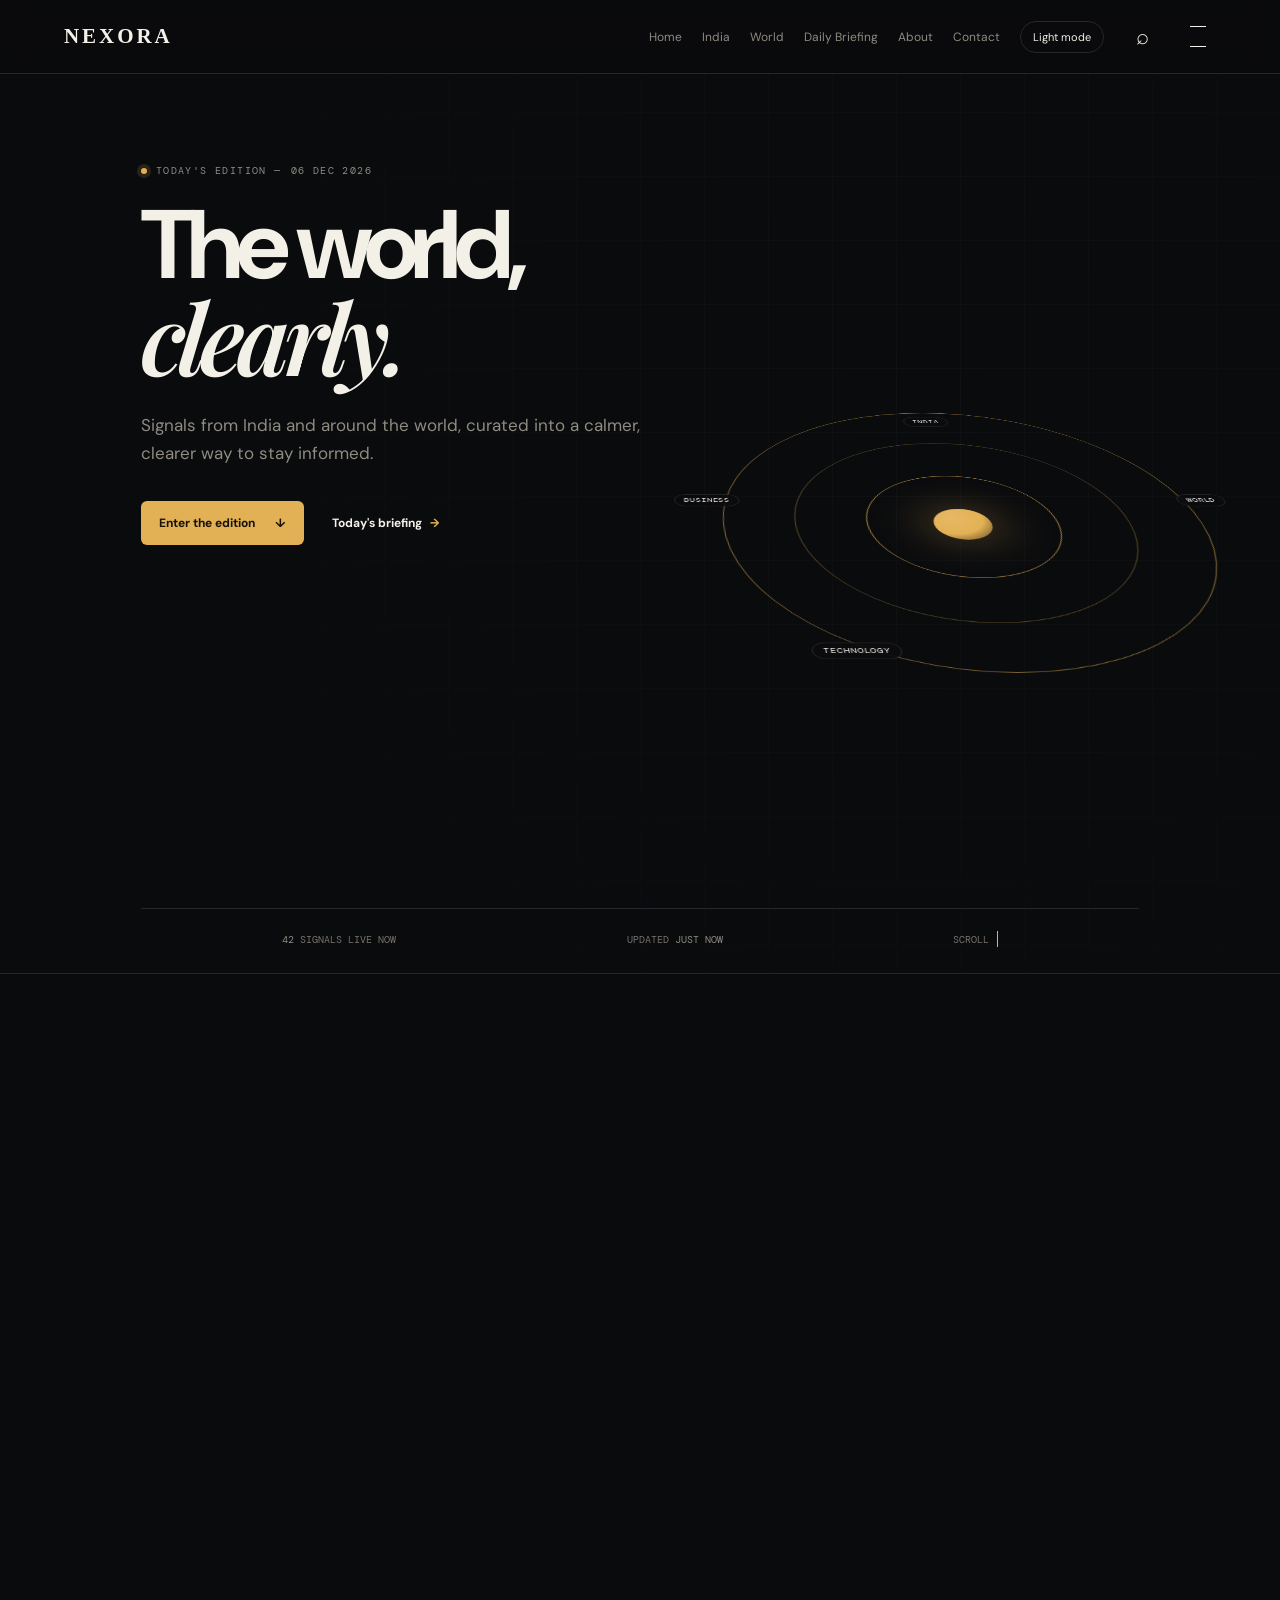
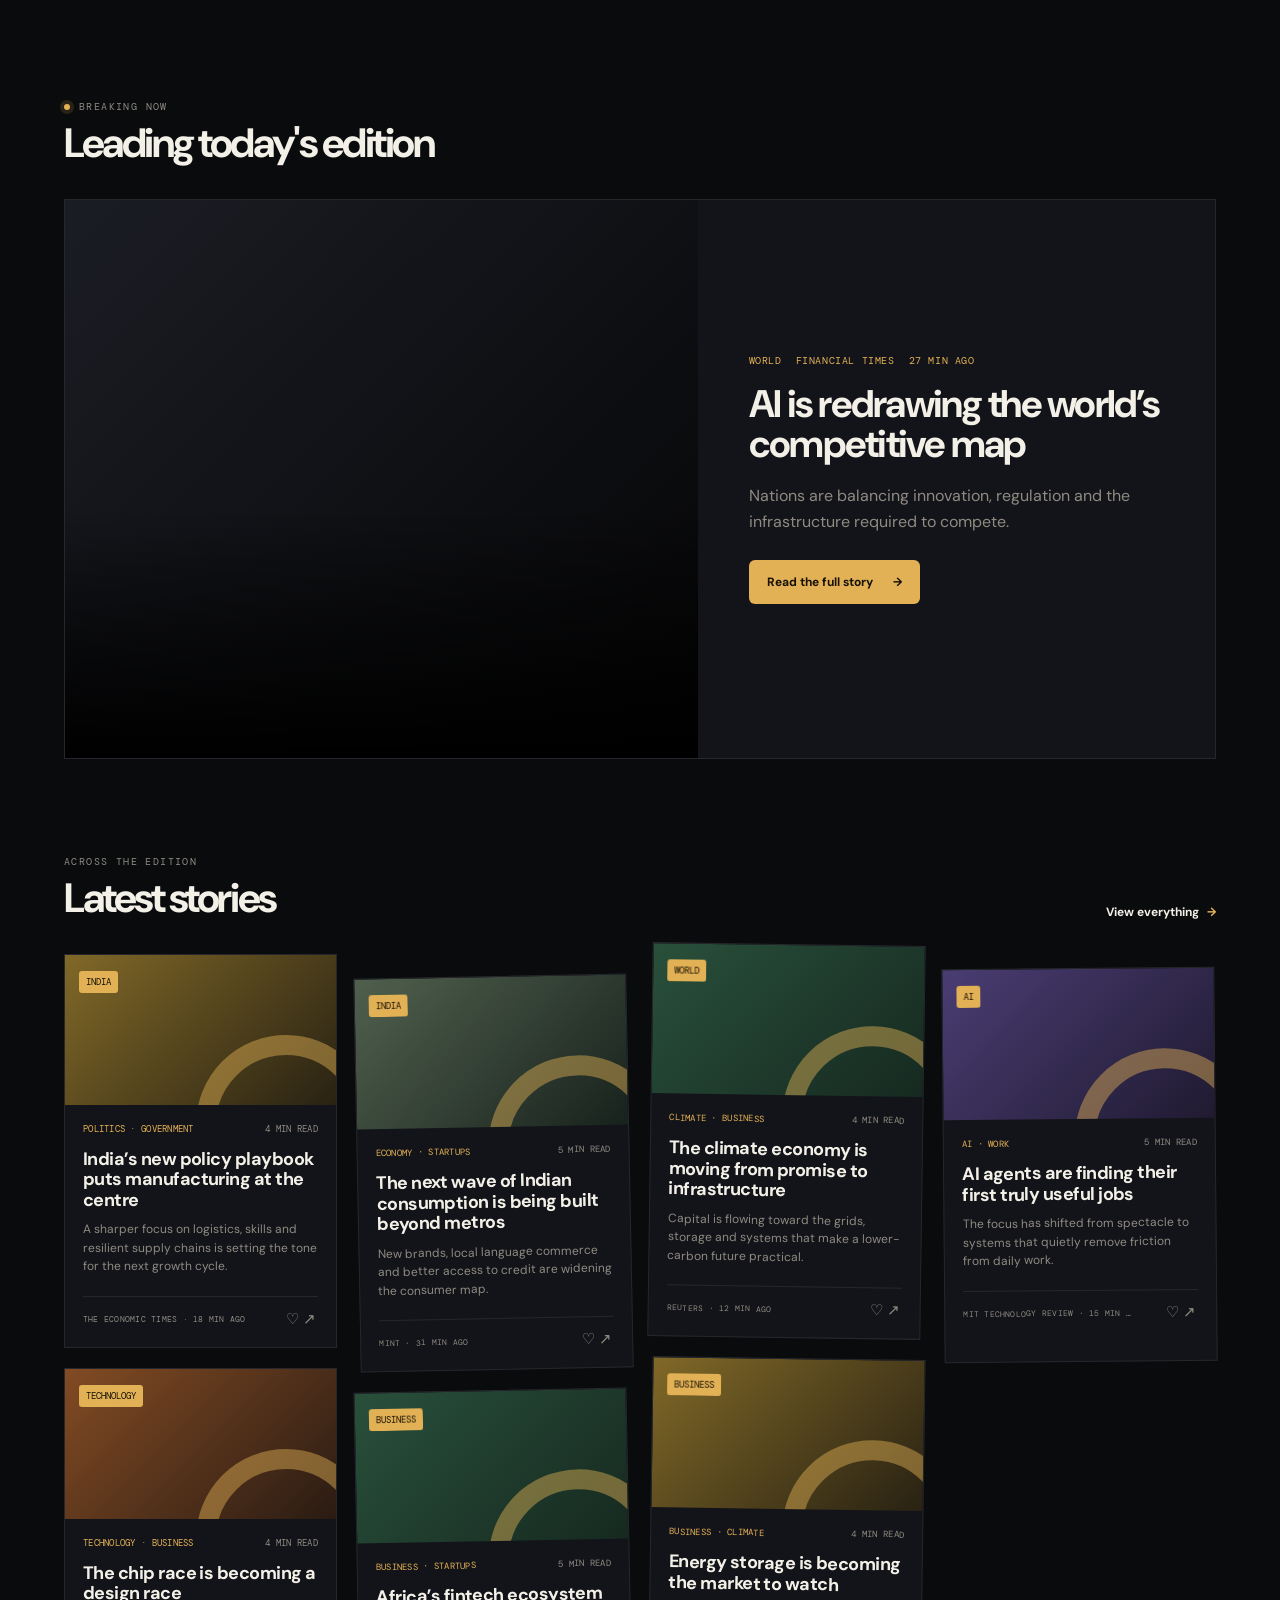
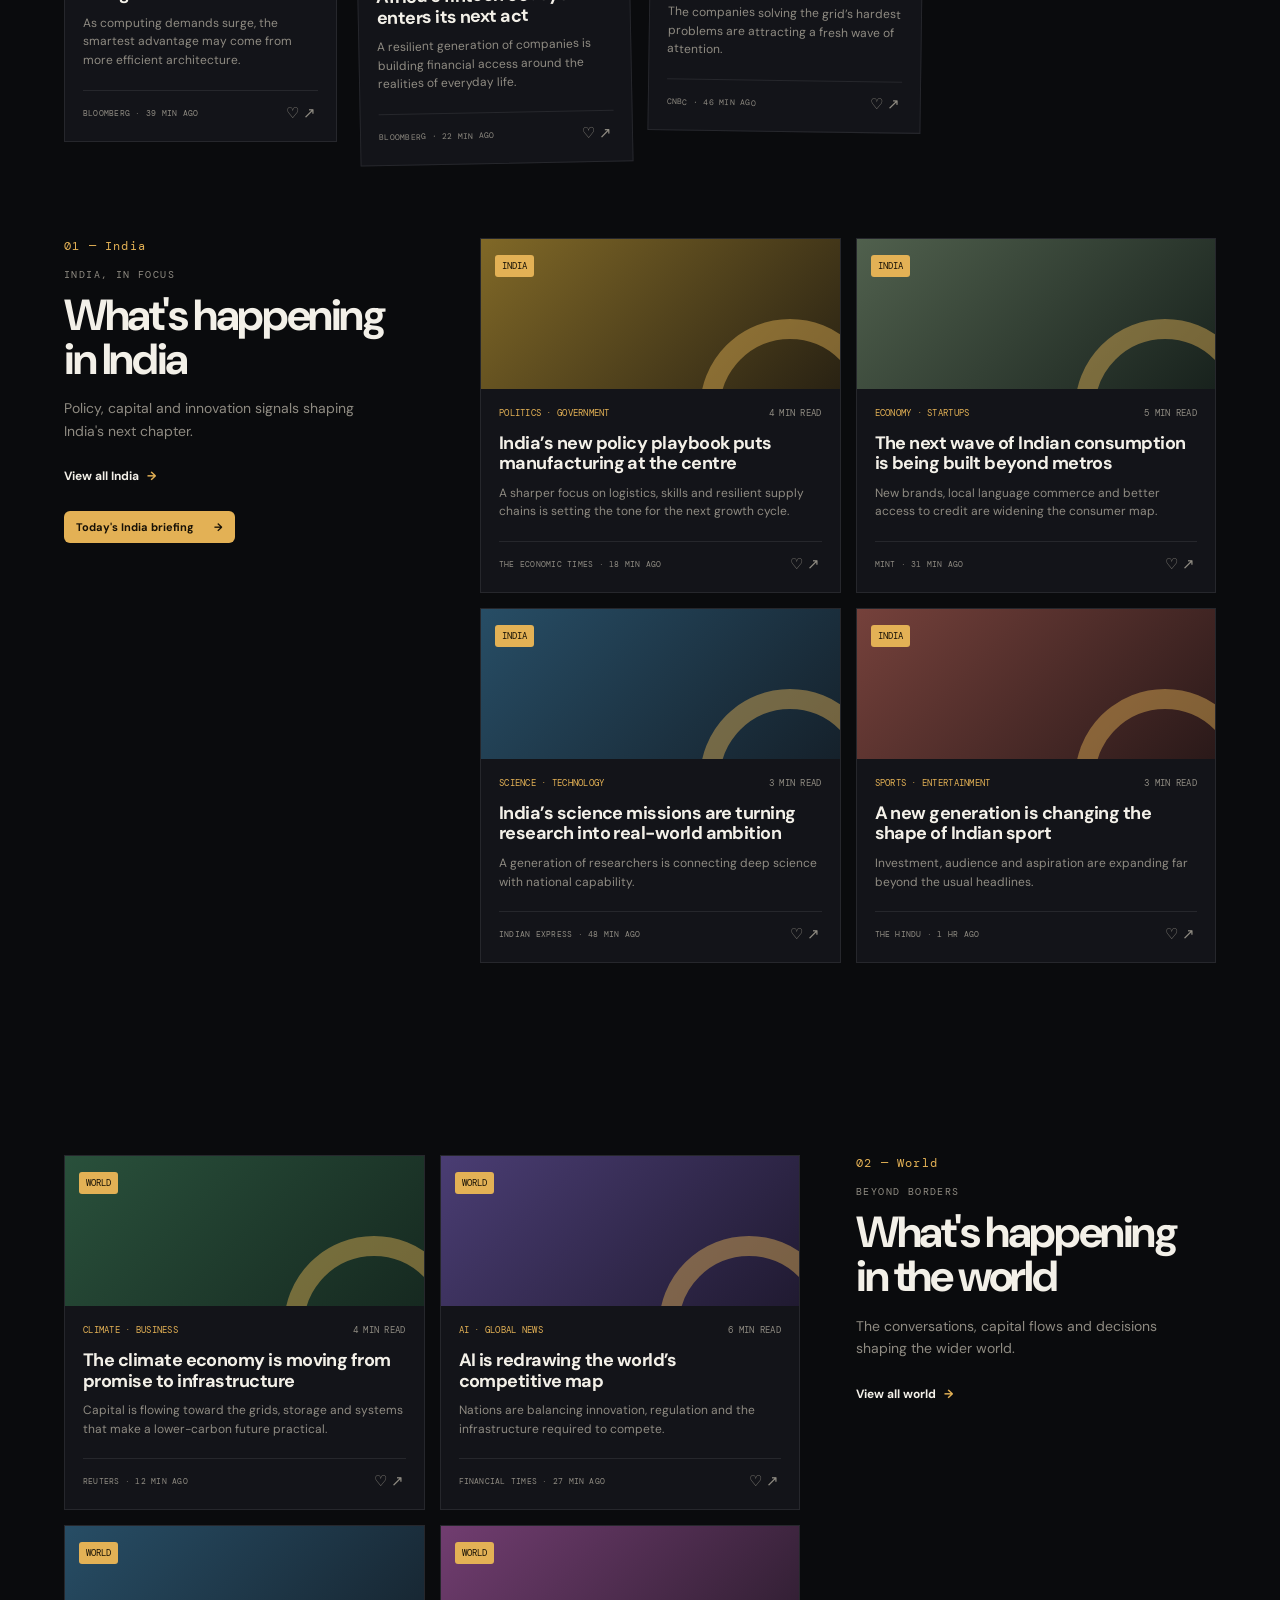
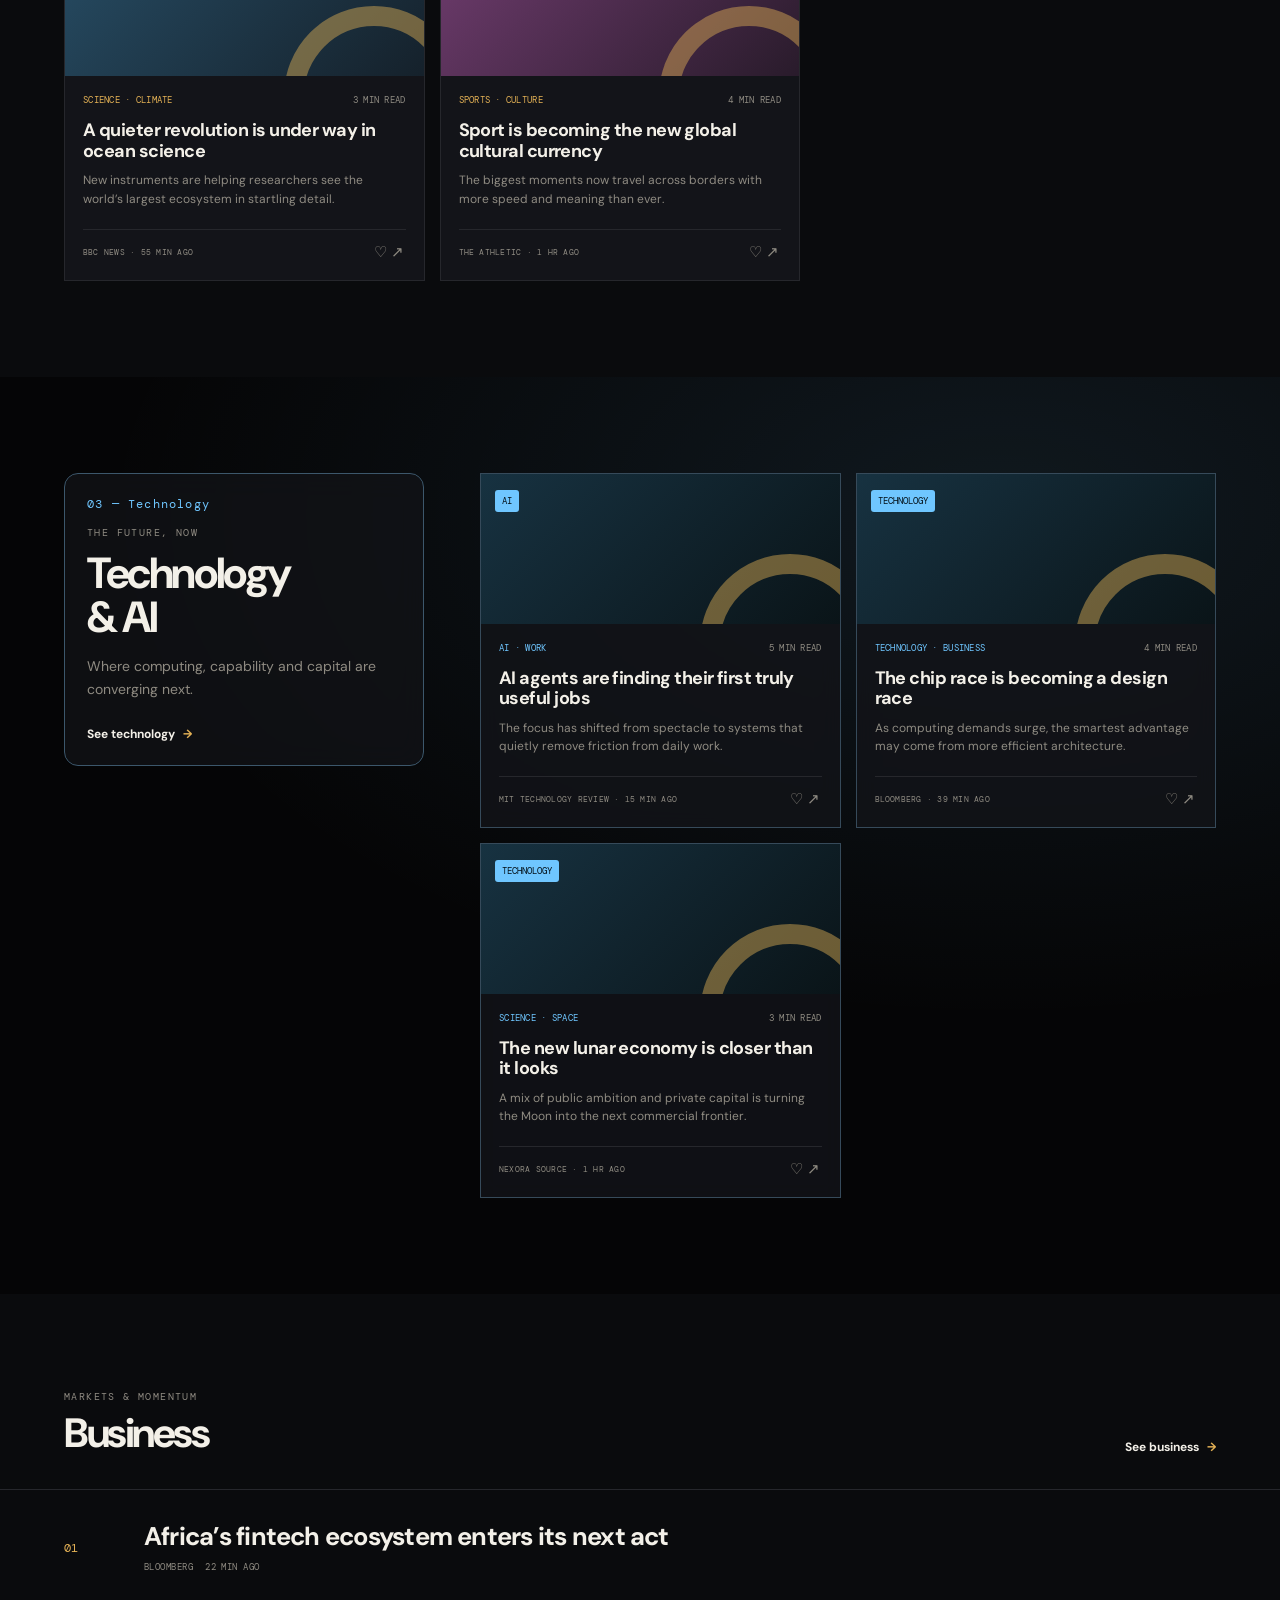
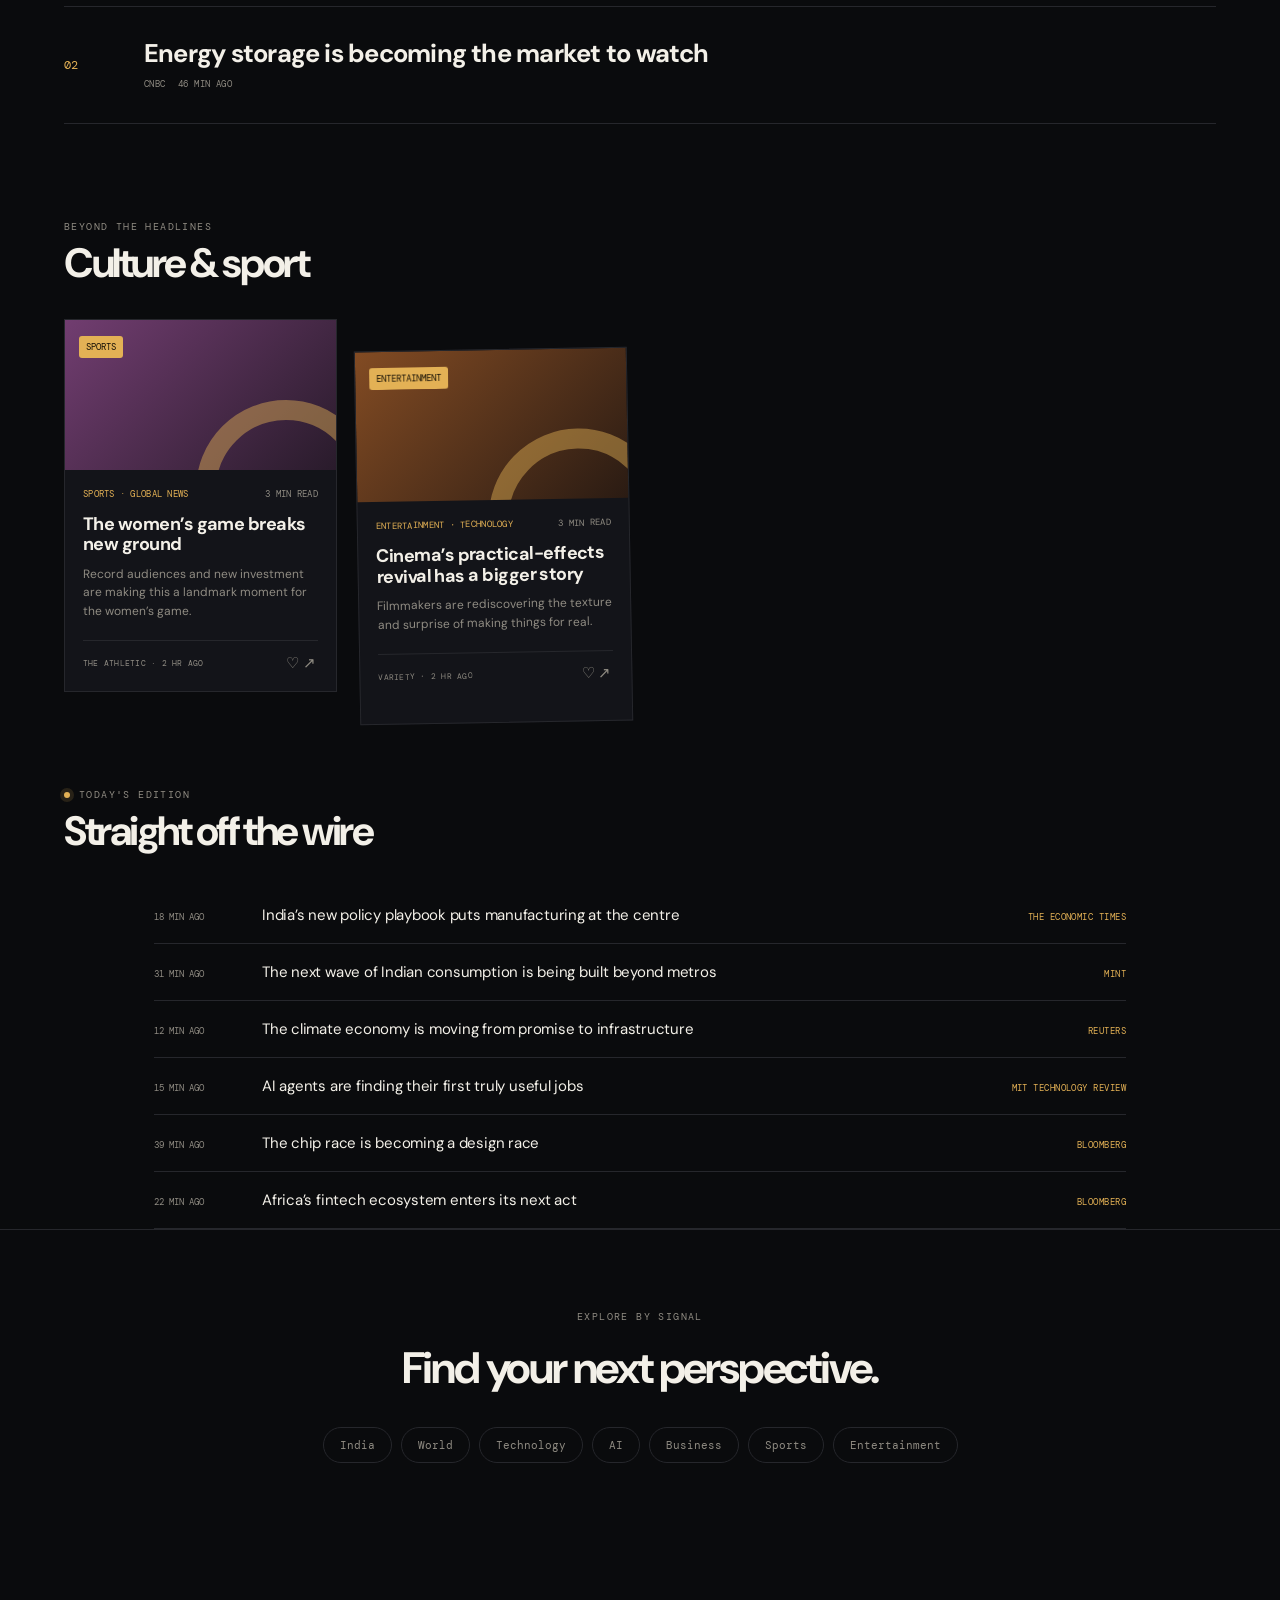
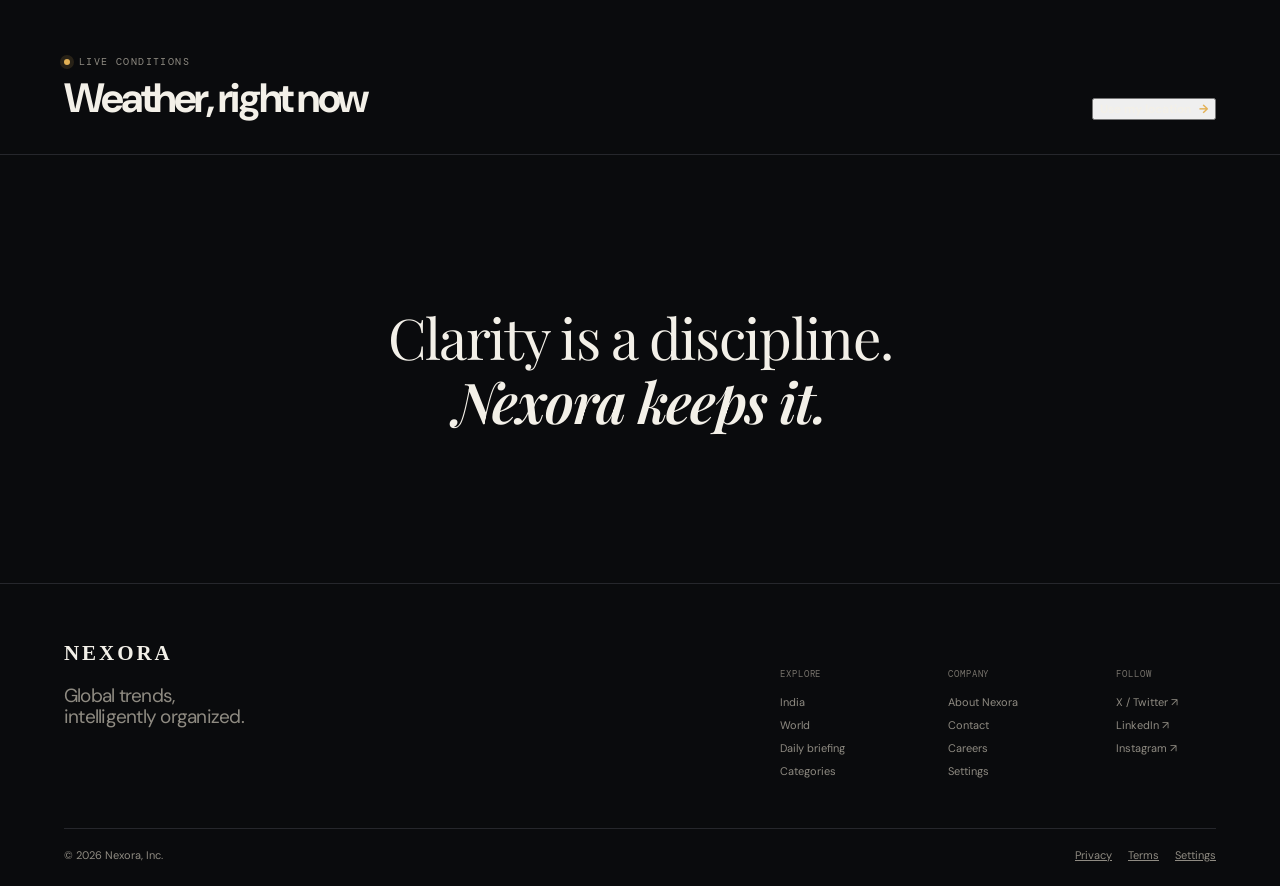
==== commit 0138a67d: "Add files via upload" ====
--- a/index.html
+++ b/index.html
@@ -2,7 +2,7 @@
 <html lang="en">
 <head>
 <meta charset="utf-8">
-<script>try{var t=JSON.parse(localStorage.getItem('nexoraSettings')||'{}').theme;if(t==='light')document.documentElement.classList.add('light');}catch(e){}</script>
+<script>try{var s=JSON.parse(localStorage.getItem('nexoraSettings')||'{}');var t=s.theme;if(t==='light')t='ivory-coral';if(t==='dark')t='obsidian';if(!t)t='ivory-coral';document.documentElement.setAttribute('data-theme',t);}catch(e){}</script>
 <meta name="viewport" content="width=device-width,initial-scale=1">
 <title>Nexora — The world, clearly</title>
 <meta name="description" content="Nexora is a cinematic, live global-news edition — India, world, technology and business signals curated in real time.">
@@ -10,6 +10,7 @@
 <link href="https://fonts.googleapis.com/css2?family=DM+Mono:wght@400;500&family=DM+Sans:opsz,wght@9..40,400;9..40,500;9..40,600;9..40,700&family=Playfair+Display:ital,wght@0,600;0,700;1,600&display=swap" rel="stylesheet">
 <link rel="stylesheet" href="css/styles.css">
 <link rel="stylesheet" href="css/classic.css">
+<link rel="stylesheet" href="css/weather.css">
 </head>
 <body>
 <div class="loader"><span>N</span></div>
@@ -45,6 +46,13 @@
     <a href="settings.html">Settings</a>
     <a href="coming-soon.html?feature=Careers">Careers</a>
   </nav>
+  <div class="theme-swatches" style="margin-top:24px">
+    <button class="theme-swatch" data-theme="ivory-coral"><i></i>Ivory Coral</button>
+    <button class="theme-swatch" data-theme="ocean-teal"><i></i>Ocean Teal</button>
+    <button class="theme-swatch" data-theme="lavender-sky"><i></i>Lavender Sky</button>
+    <button class="theme-swatch" data-theme="sage-gold"><i></i>Sage Gold</button>
+    <button class="theme-swatch" data-theme="obsidian"><i></i>Obsidian</button>
+  </div>
   <p>Global trends,<br><em>intelligently organized.</em></p>
 </aside>
 <div class="drawer-shade"></div>
@@ -71,9 +79,6 @@
         <span class="eyebrow"><b></b>Today's edition — <time id="hero-date"></time></span>
         <h1>The world,<br><em>clearly.</em></h1>
         <p>Signals from India and around the world, curated into a calmer, clearer way to stay informed.</p>
-        <button id="enable-notifications">
-  Enable Nexora Notifications
-        </button>
         <div class="hero-actions">
           <a class="button" href="#latest">Enter the edition <span>↓</span></a>
           <a class="text-link" href="briefing.html">Today's briefing <span>→</span></a>
@@ -183,6 +188,17 @@
     </div>
   </section>
 
+  <!-- ============ LIVE WEATHER (additive) ============ -->
+  <section class="scene" data-scene="weather" data-scene-mode="reveal" id="weather">
+    <div class="section-head">
+      <div><span class="eyebrow"><b></b>Live conditions</span><h2>Weather, right now</h2></div>
+      <div class="weather-location-control">
+        <button class="text-link" id="weather-use-location" type="button">Use my location <span>→</span></button>
+      </div>
+    </div>
+    <div class="weather-panel" id="weather-panel" data-reveal aria-live="polite"></div>
+  </section>
+
   <!-- ============ 10. FINAL EDITORIAL ============ -->
   <section class="closing-scene" data-reveal>
     <p class="closing-line">Clarity is a discipline.<br><em>Nexora keeps it.</em></p>
@@ -219,15 +235,6 @@
 <script src="js/app.js"></script>
 <script src="js/scroll-engine.js"></script>
 <script src="js/live-rss.js"></script>
-<script>
-  if ("serviceWorker" in navigator) {
-    window.addEventListener("load", () => {
-      navigator.serviceWorker.register("service-worker.js")
-        .then(() => console.log("Nexora service worker registered"))
-        .catch((error) => console.error("Service worker failed:", error));
-    });
-  }
-</script>
-<script src="notifications.js"></script>
+<script src="js/weather.js"></script>
 </body>
 </html>
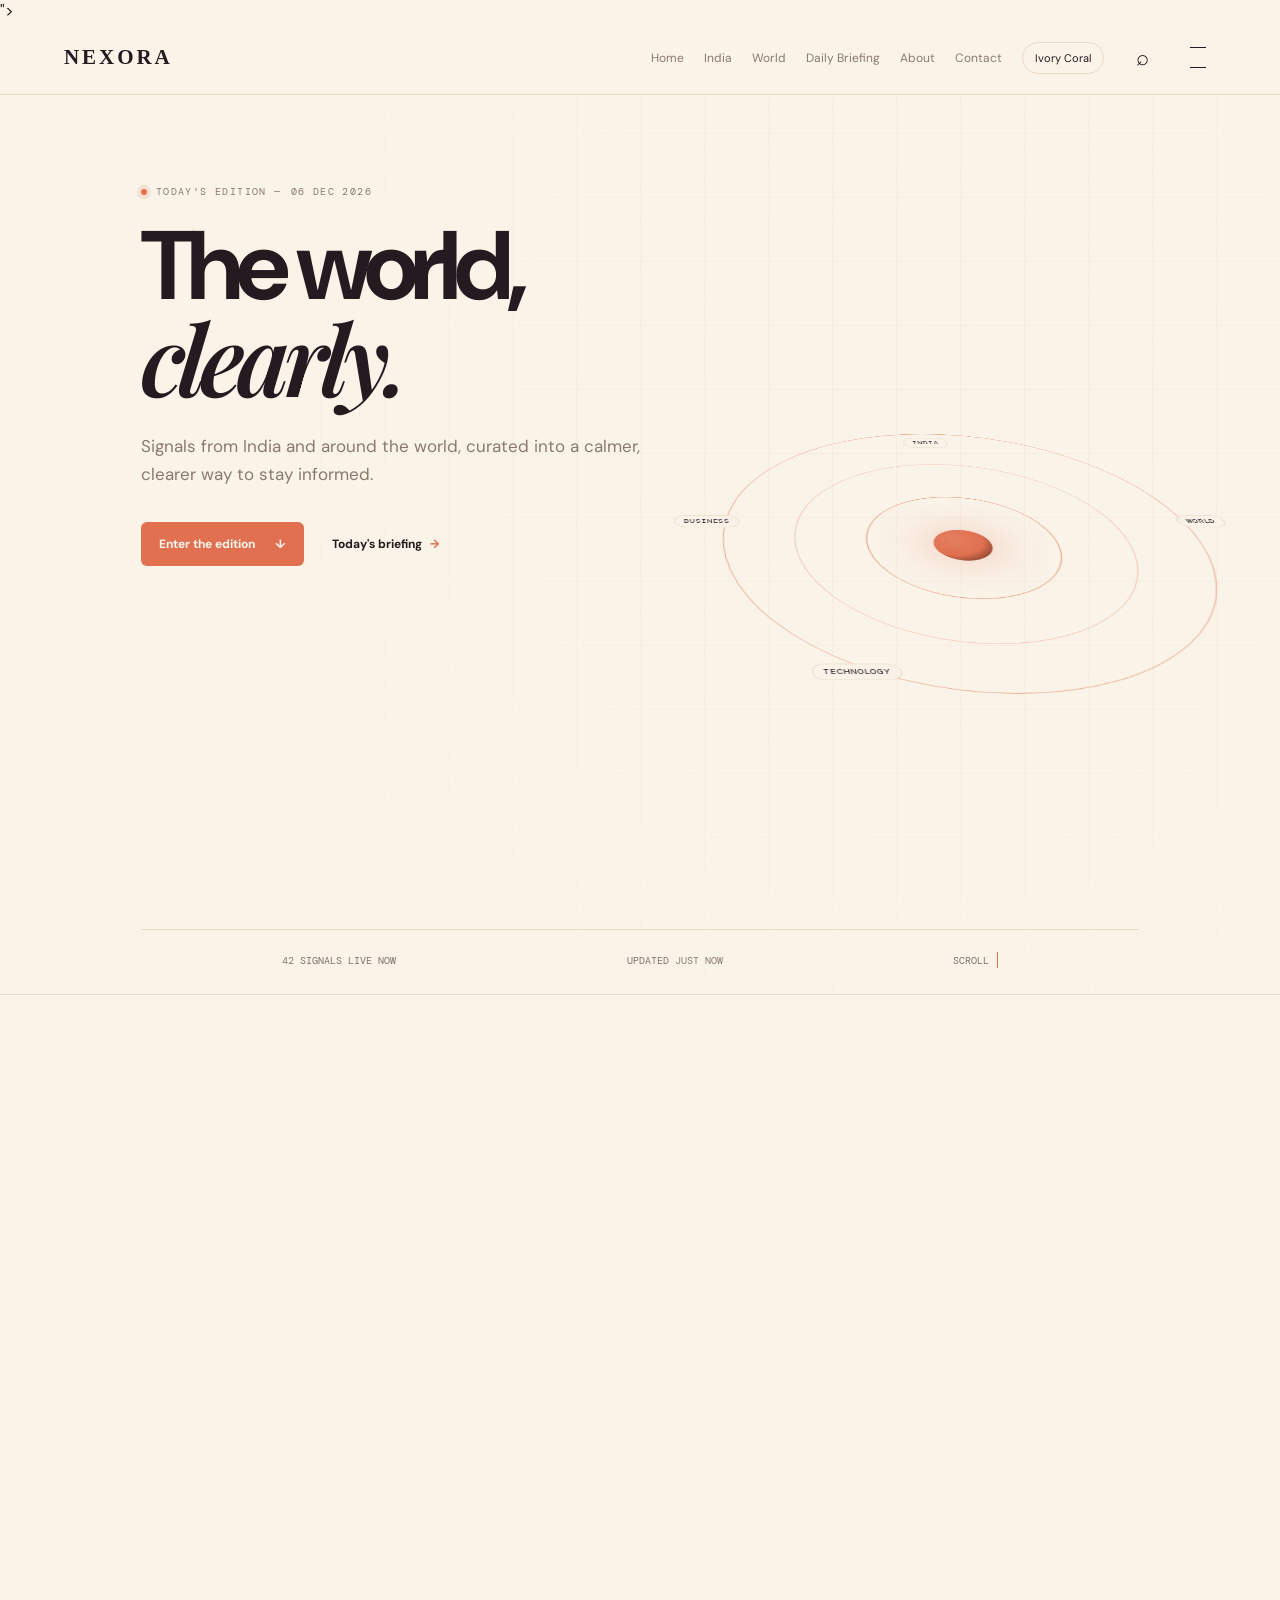
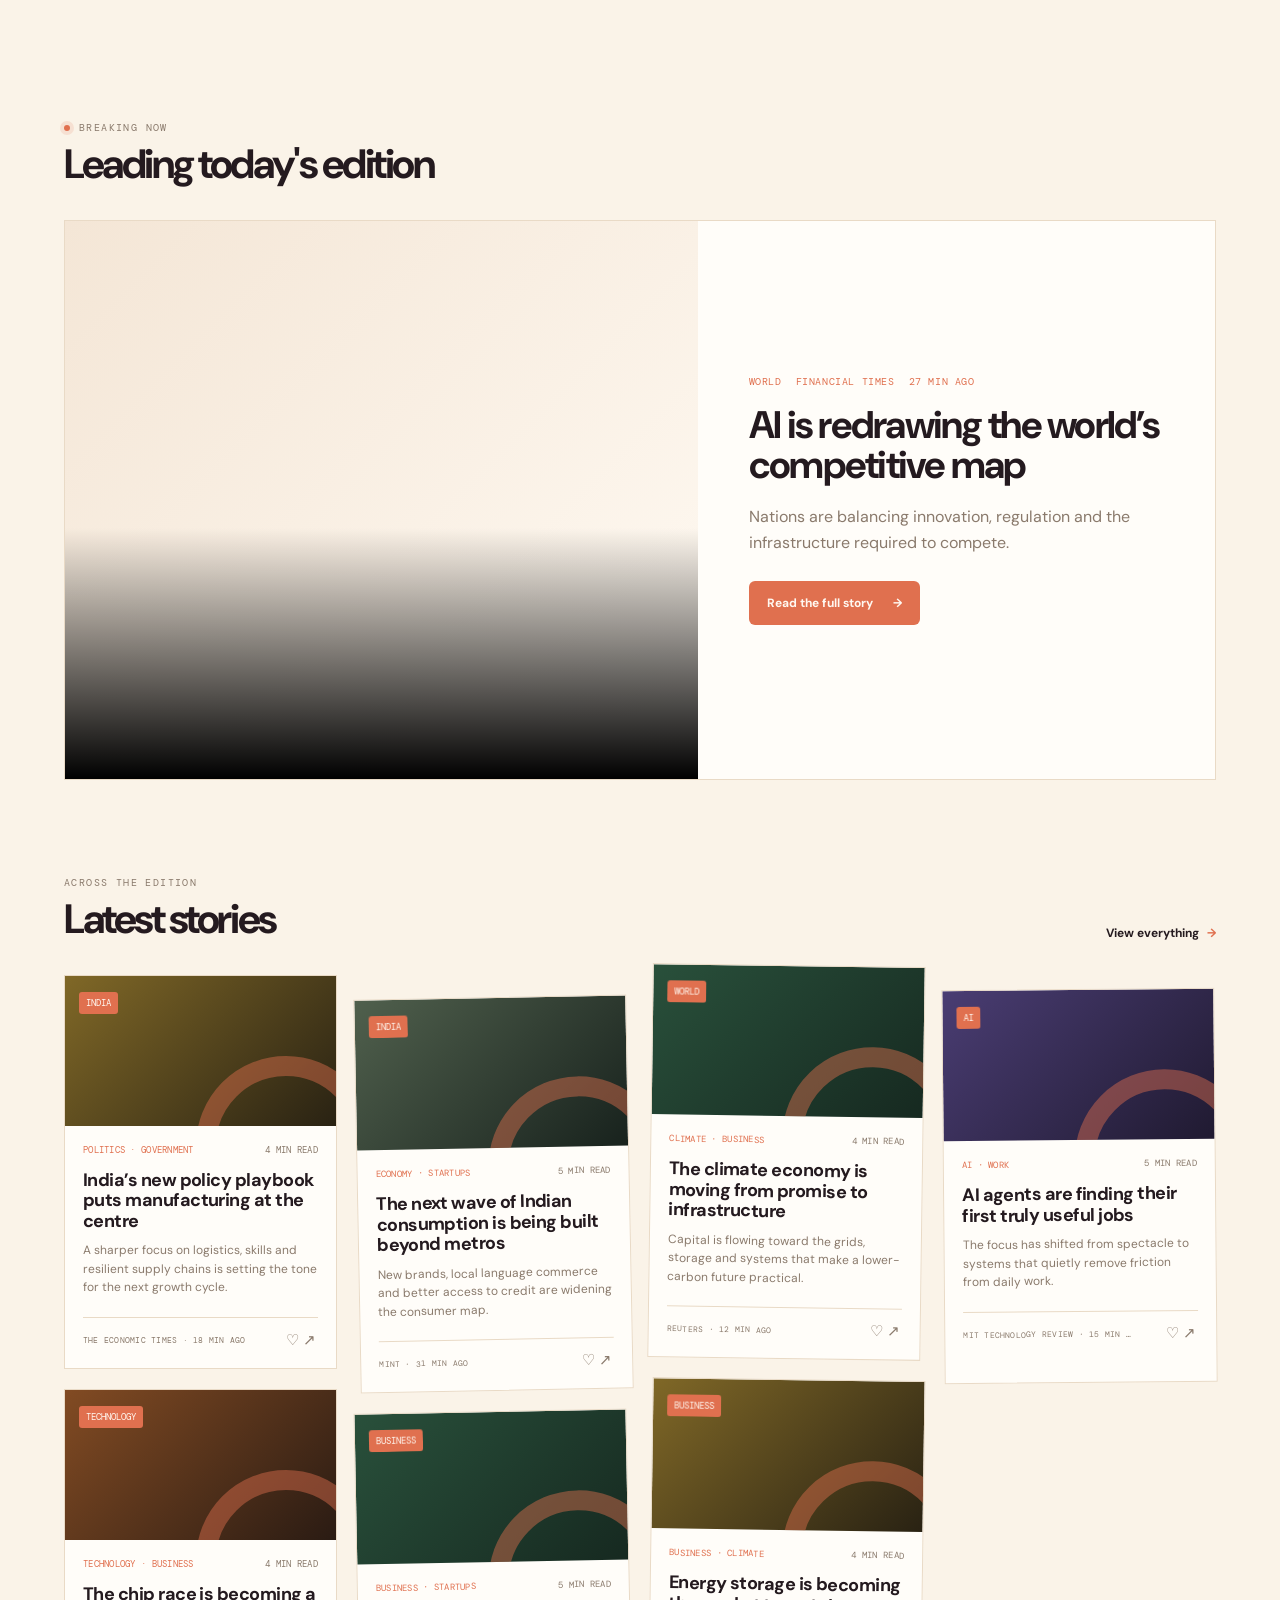
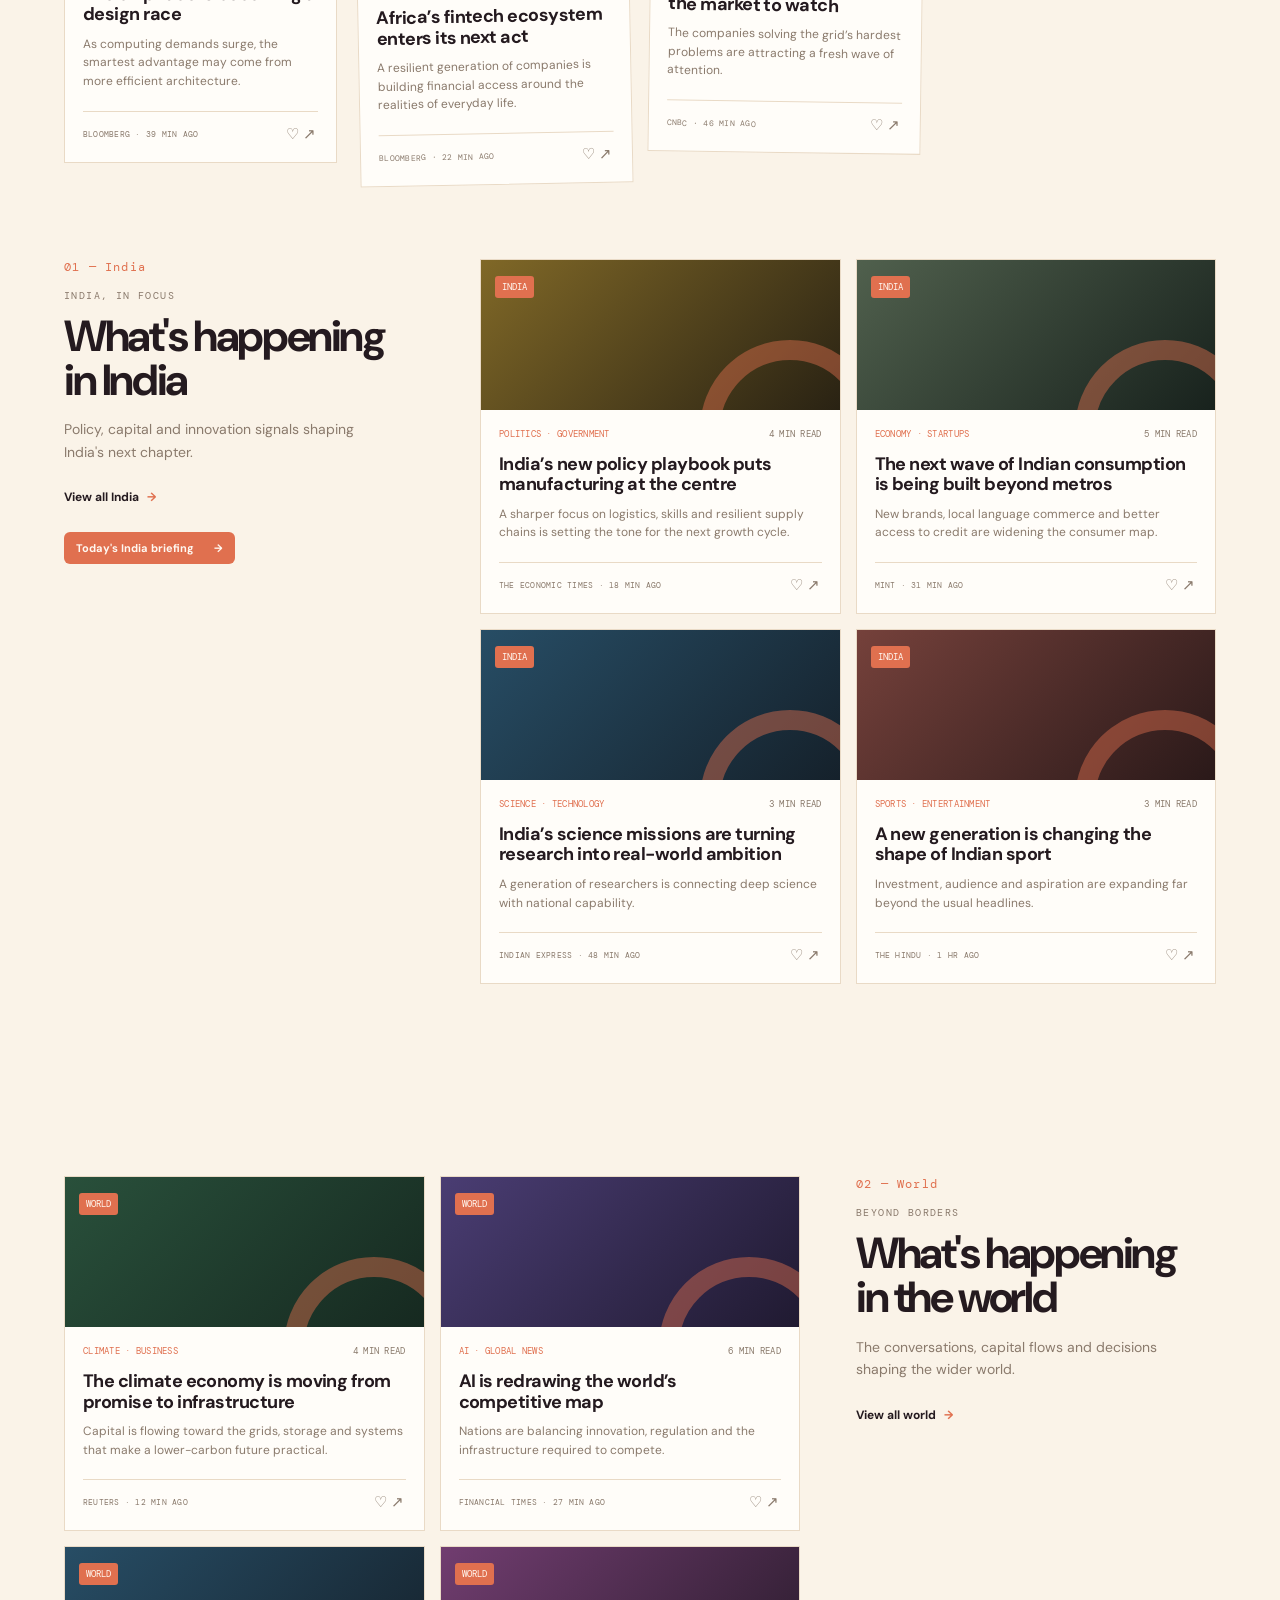
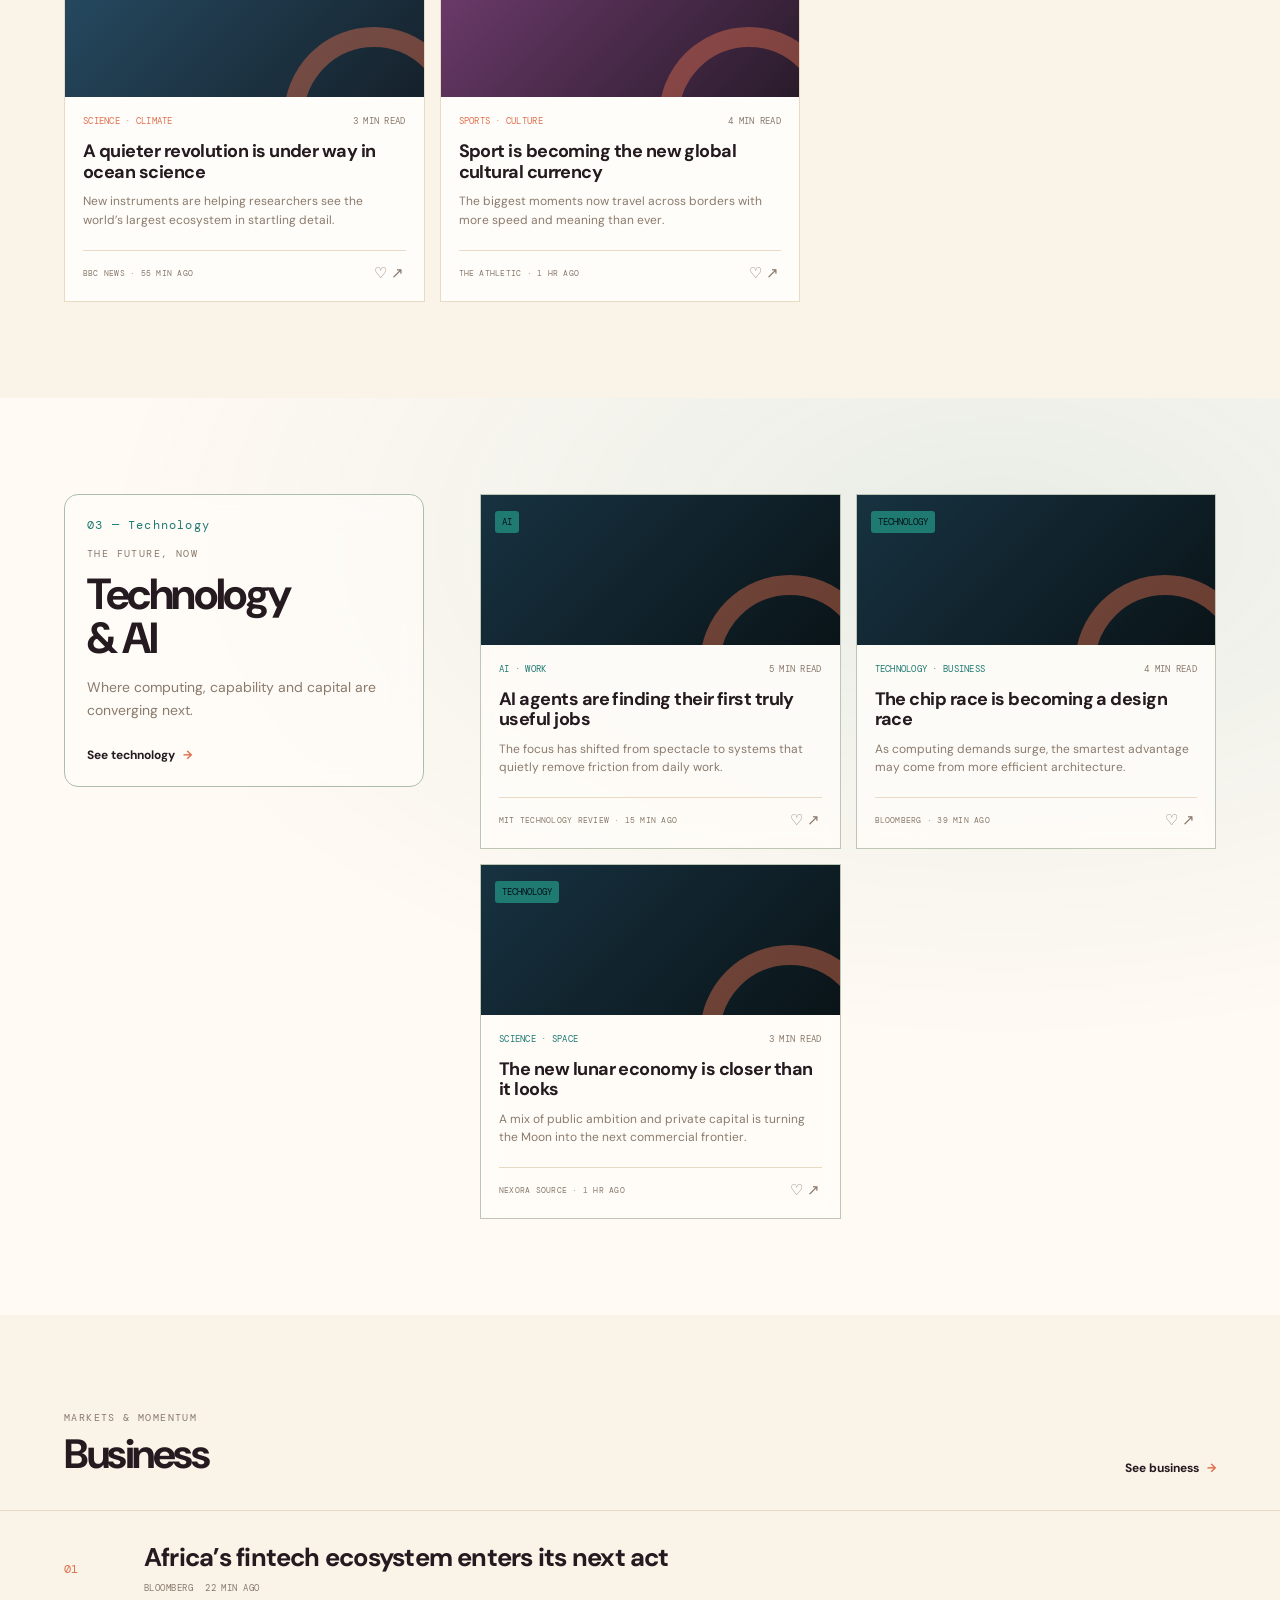
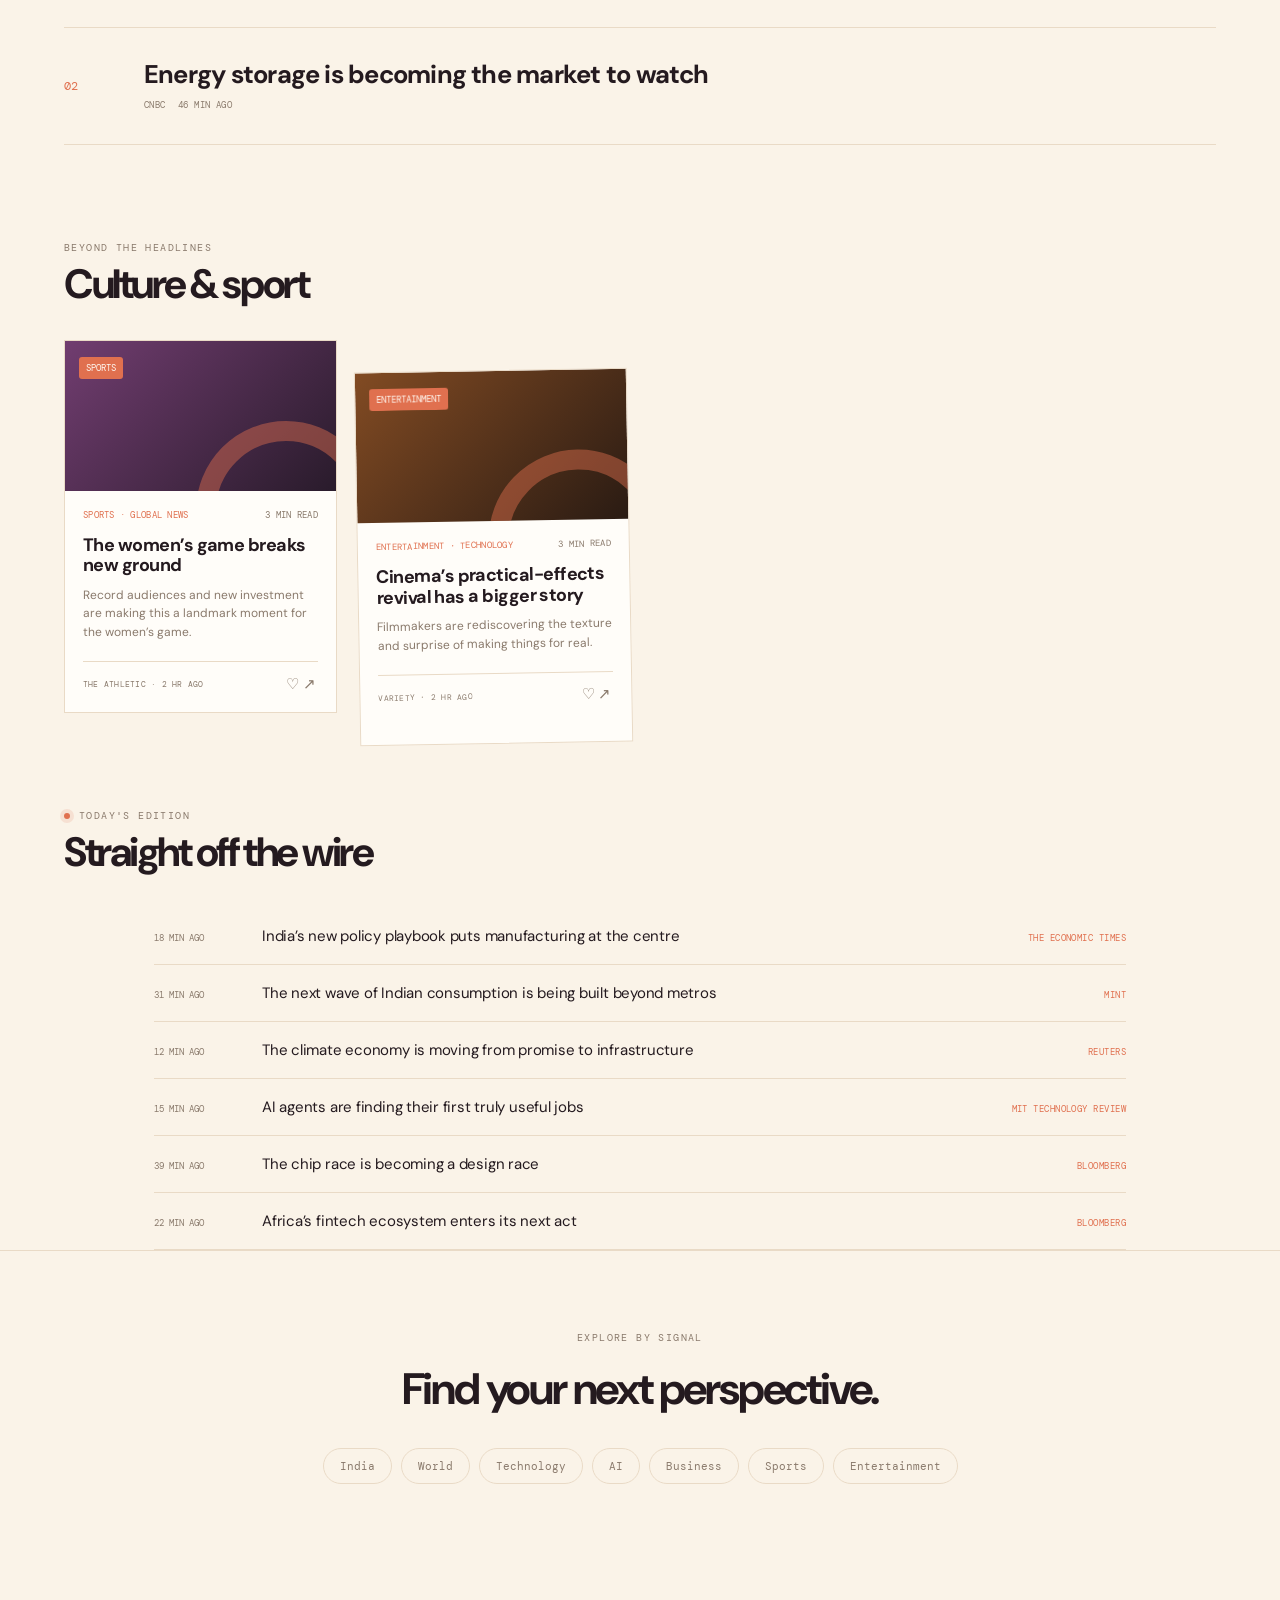
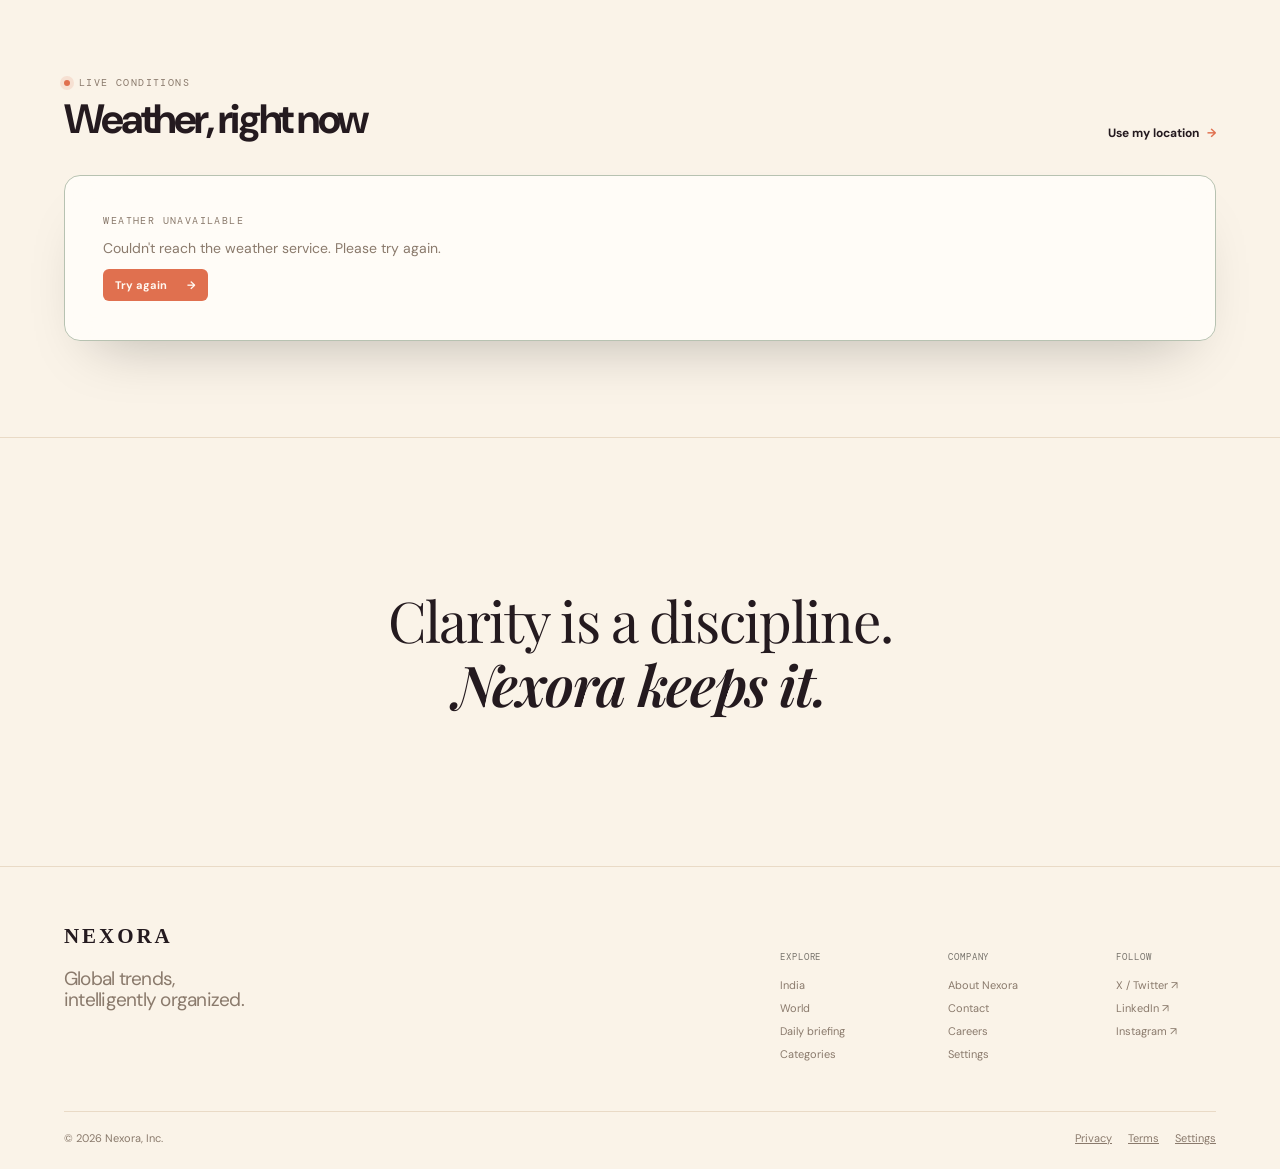
==== commit 3a3bbbfc: "Update index.html" ====
--- a/index.html
+++ b/index.html
@@ -2,6 +2,7 @@
 <html lang="en">
 <head>
 <meta charset="utf-8">
+  <meta name="google-site-verification" content="<meta name="google-site-verification" content="DTjfjJLNooS6PccpSaM-w4L9Oe-NFsRcPJgzP67-zv4" />">
 <script>try{var s=JSON.parse(localStorage.getItem('nexoraSettings')||'{}');var t=s.theme;if(t==='light')t='ivory-coral';if(t==='dark')t='obsidian';if(!t)t='ivory-coral';document.documentElement.setAttribute('data-theme',t);}catch(e){}</script>
 <meta name="viewport" content="width=device-width,initial-scale=1">
 <title>Nexora — The world, clearly</title>
--- a/css/styles.css
+++ b/css/styles.css
@@ -5,18 +5,25 @@
    so no JS has to change to pick up the new palette.
    ============================================================ */
 
+/* ============================================================
+   Theme system — 5 palettes on the SAME variable contract every
+   component already consumes (--bg, --surface, --lime, etc.), so
+   no component rule below has to change to gain new themes.
+   Default (:root, no data-theme attribute) = Ivory Coral.
+   Switch via html[data-theme="..."], set from js/app.js.
+   ============================================================ */
 :root{
-  /* -- core palette (dark, default) -- */
-  --bg:#0a0b0d;         /* graphite ink */
-  --bg2:#050506;         /* deeper layer, used for glass/tech sections */
-  --surface:#131419;
-  --surface2:#1b1d24;
-  --text:#f3f0e8;        /* warm bone */
-  --muted:#8f8b82;
-  --line:#26272c;
-  --lime:#e3b155;        /* "signal" — warm brass/amber accent (replaces old neon) */
-  --lime-ink:#171106;    /* text-on-accent */
-  --signal-2:#6fc6ff;    /* cool accent, technology section only */
+  /* -- Ivory Coral (default) -- */
+  --bg:#faf3e8;          /* warm ivory */
+  --bg2:#fffaf3;          /* soft champagne, deeper layer */
+  --surface:#fffdf9;
+  --surface2:#f4e6d6;     /* soft sand */
+  --text:#241a1f;         /* deep charcoal-navy */
+  --muted:#8a7a6c;
+  --line:#e9dac6;
+  --lime:#e0704f;         /* muted coral — primary accent */
+  --lime-ink:#fff8f1;     /* text-on-accent */
+  --signal-2:#1f7a72;     /* deep teal — secondary accent (technology section) */
 
   --serif:'Playfair Display',Georgia,serif;
   --sans:'DM Sans',sans-serif;
@@ -25,23 +32,64 @@
   --persp:1400px;
   font-size:16px;
 }
-.light{
-  --bg:#f6f3ea;
+[data-theme="ocean-teal"]{
+  --bg:#eef4f3;
   --bg2:#ffffff;
   --surface:#ffffff;
-  --surface2:#efece2;
-  --text:#171509;
-  --muted:#6b6659;
-  --line:#e1dccc;
-  --lime:#96762c;
-  --lime-ink:#fbf6ea;
-  --signal-2:#2f7fb0;
+  --surface2:#dfebe8;
+  --text:#132428;
+  --muted:#5c7278;
+  --line:#d3e2df;
+  --lime:#2e6f9e;         /* ocean blue */
+  --lime-ink:#f3faff;
+  --signal-2:#1f9e8f;     /* teal */
+}
+[data-theme="lavender-sky"]{
+  --bg:#f4f1f8;
+  --bg2:#ffffff;
+  --surface:#fdfbfe;
+  --surface2:#e8e0f2;
+  --text:#241f38;
+  --muted:#766d89;
+  --line:#e0d6ee;
+  --lime:#8b6fc9;         /* lavender / violet */
+  --lime-ink:#faf8ff;
+  --signal-2:#4e9bd1;     /* sky blue */
+}
+[data-theme="sage-gold"]{
+  --bg:#f4f5ea;
+  --bg2:#ffffff;
+  --surface:#fbfcf5;
+  --surface2:#e6ecd6;
+  --text:#20261a;
+  --muted:#6d7660;
+  --line:#dce4c9;
+  --lime:#c6a23a;         /* champagne gold */
+  --lime-ink:#241d09;
+  --signal-2:#6b8f5a;     /* sage green */
+}
+[data-theme="obsidian"]{
+  /* the original dark theme, kept as an optional pick rather than the default */
+  --bg:#0a0b0d;
+  --bg2:#050506;
+  --surface:#131419;
+  --surface2:#1b1d24;
+  --text:#f3f0e8;
+  --muted:#8f8b82;
+  --line:#26272c;
+  --lime:#e3b155;
+  --lime-ink:#171106;
+  --signal-2:#6fc6ff;
 }
 
 *{box-sizing:border-box}
 html{scroll-behavior:smooth}
 html,body{overflow-x:clip}
 body{margin:0;background:var(--bg);color:var(--text);font-family:var(--sans);transition:background-color .3s ease,color .3s ease}
+/* smooth, subtle theme swaps across the UI's most visible surfaces */
+.topbar,.menu-drawer,.search-dialog,.story-card,.featured-card,.ledger-row,.feed-row,
+.button,footer,.split-title,.card-art i,.setting,.result,.form input,.form textarea,
+.form select,.theme-swatch{transition:background-color .3s ease,border-color .3s ease,color .3s ease,box-shadow .3s ease}
 a{color:inherit}
 button{font:inherit}
 img{max-width:100%;display:block}
@@ -90,6 +138,7 @@
 .button:hover{transform:translateY(-2px);box-shadow:0 10px 24px color-mix(in srgb,var(--lime) 25%,transparent)}
 .button.compact{padding:9px 12px;font-size:11px}
 .text-link{font-size:12px;text-decoration:none;font-weight:700;color:var(--text)}
+button.text-link{border:0;background:transparent;padding:0;cursor:pointer;font-family:var(--sans)}
 .text-link span{color:var(--lime);margin-left:5px;transition:margin .2s}
 .text-link:hover span{margin-left:9px}
 
@@ -330,6 +379,15 @@
 .setting{display:flex;justify-content:space-between;gap:25px;align-items:center;border-bottom:1px solid var(--line);padding-bottom:20px}
 .setting p{margin:4px 0 0;font-size:12px;color:var(--muted)}
 .setting select{background:var(--surface);border:1px solid var(--line);color:var(--text);padding:9px 11px;border-radius:6px}
+.theme-swatches{display:flex;gap:10px;flex-wrap:wrap}
+.theme-swatch{display:flex;align-items:center;gap:8px;border:1px solid var(--line);background:var(--surface);border-radius:30px;padding:5px 12px 5px 5px;cursor:pointer;font:11px var(--sans);color:var(--muted)}
+.theme-swatch i{width:20px;height:20px;border-radius:50%;flex:none;border:1px solid #0002}
+.theme-swatch[data-theme="ivory-coral"] i{background:linear-gradient(135deg,#faf3e8,#e0704f)}
+.theme-swatch[data-theme="ocean-teal"] i{background:linear-gradient(135deg,#eef4f3,#2e6f9e)}
+.theme-swatch[data-theme="lavender-sky"] i{background:linear-gradient(135deg,#f4f1f8,#8b6fc9)}
+.theme-swatch[data-theme="sage-gold"] i{background:linear-gradient(135deg,#f4f5ea,#c6a23a)}
+.theme-swatch[data-theme="obsidian"] i{background:linear-gradient(135deg,#0a0b0d,#e3b155)}
+.theme-swatch.active{border-color:var(--text);color:var(--text)}
 .not-found{text-align:center;padding:20vh 20px}
 .not-found h1{font-size:clamp(90px,18vw,180px);line-height:.8;margin:20px}
 .source-card{max-width:640px;margin:12vh auto;padding:45px;background:var(--surface);border:1px solid var(--line);text-align:center;border-radius:10px}
--- a/css/weather.css
+++ b/css/weather.css
@@ -0,0 +1,109 @@
+/* ============================================================
+   Nexora — Live Weather module.
+   Fully additive: new file, new classes, touches nothing that
+   the rest of the site depends on. Reuses the same --bg/--surface/
+   --line/--lime/--signal-2 tokens as everything else so it swaps
+   correctly across all five themes automatically.
+   ============================================================ */
+
+.weather-panel{
+  max-width:1500px;margin:0 auto;padding:0 clamp(20px,5vw,78px) 96px;
+}
+.weather-location-control{display:flex;align-items:center;gap:14px}
+
+/* glass panel, same language as the Technology section */
+.weather-card{
+  border:1px solid color-mix(in srgb,var(--signal-2) 25%,var(--line));
+  background:color-mix(in srgb,var(--surface) 88%,transparent);
+  backdrop-filter:blur(14px);-webkit-backdrop-filter:blur(14px);
+  border-radius:16px;padding:clamp(22px,3vw,40px);
+  box-shadow:0 30px 60px -30px #0004;
+}
+
+/* ---- current conditions ---- */
+.weather-now{display:flex;flex-wrap:wrap;gap:34px;align-items:center;justify-content:space-between}
+.weather-now-main{display:flex;align-items:center;gap:20px}
+.weather-icon{width:64px;height:64px;flex:none;color:var(--signal-2)}
+.weather-icon svg{width:100%;height:100%}
+.weather-temp{font-family:var(--serif);font-size:clamp(48px,6vw,76px);line-height:1;letter-spacing:-.02em}
+.weather-unit{font-size:.4em;vertical-align:top;color:var(--muted);margin-left:2px}
+.weather-copy{display:flex;flex-direction:column;gap:6px}
+.weather-condition{font-size:18px;font-weight:600;letter-spacing:-.01em}
+.weather-place{display:flex;align-items:center;gap:10px;color:var(--muted);font:11px var(--mono);text-transform:uppercase;letter-spacing:.06em}
+.weather-change-location{border:0;background:transparent;color:var(--lime);cursor:pointer;font:inherit;text-decoration:underline;text-underline-offset:2px;padding:0}
+
+.weather-stats{display:grid;grid-template-columns:repeat(3,1fr);gap:18px 30px}
+.weather-stat{display:flex;flex-direction:column;gap:4px;min-width:88px}
+.weather-stat span{color:var(--muted);font:9px var(--mono);text-transform:uppercase;letter-spacing:.08em}
+.weather-stat b{font-size:18px;font-weight:600;letter-spacing:-.01em}
+
+/* ---- forecast strip ---- */
+.weather-forecast{
+  display:grid;grid-template-columns:repeat(7,1fr);gap:10px;
+  margin-top:30px;padding-top:26px;border-top:1px solid var(--line);
+}
+.weather-day{
+  display:flex;flex-direction:column;align-items:center;gap:8px;
+  padding:14px 6px;border-radius:12px;text-align:center;
+  transition:background-color .25s ease;
+}
+.weather-day:hover{background:color-mix(in srgb,var(--signal-2) 8%,transparent)}
+.weather-day-name{font:10px var(--mono);text-transform:uppercase;color:var(--muted);letter-spacing:.06em}
+.weather-day .weather-icon{width:30px;height:30px;margin:2px 0}
+.weather-day-temps{display:flex;gap:6px;font-size:13px}
+.weather-day-temps b{font-weight:700}
+.weather-day-temps span{color:var(--muted)}
+.weather-day-precip{font:9px var(--mono);color:var(--signal-2)}
+
+.weather-footnote{margin-top:22px;color:var(--muted);font:10px var(--mono);text-transform:uppercase;letter-spacing:.05em;display:flex;justify-content:space-between;flex-wrap:wrap;gap:8px}
+.weather-footnote a{color:var(--muted)}
+
+/* ---- location search ---- */
+.weather-search{margin-top:20px;padding-top:20px;border-top:1px solid var(--line)}
+.weather-search input{
+  width:100%;background:var(--bg2);border:1px solid var(--line);border-radius:8px;
+  padding:12px 14px;color:var(--text);font:14px var(--sans);outline:0;
+}
+.weather-search input:focus{border-color:var(--signal-2)}
+.weather-search-results{display:flex;flex-direction:column;margin-top:8px}
+.weather-search-results button{
+  display:flex;justify-content:space-between;gap:10px;text-align:left;
+  border:0;border-bottom:1px solid var(--line);background:transparent;
+  color:var(--text);padding:11px 4px;cursor:pointer;font:13px var(--sans);
+}
+.weather-search-results button:hover{color:var(--signal-2)}
+.weather-search-results button span{color:var(--muted);font-size:11px;white-space:nowrap}
+.weather-search-empty{color:var(--muted);font-size:12px;padding:8px 4px}
+
+/* ---- states: loading / error / offline ---- */
+.weather-skeleton{display:flex;flex-direction:column;gap:22px}
+.weather-skel-row{display:flex;gap:20px;align-items:center}
+.weather-skel-block{border-radius:10px;background:linear-gradient(100deg,var(--surface2) 30%,color-mix(in srgb,var(--surface2) 60%,var(--line)) 50%,var(--surface2) 70%);background-size:200% 100%;animation:weatherShimmer 1.6s ease-in-out infinite}
+.weather-skel-icon{width:64px;height:64px;border-radius:50%}
+.weather-skel-line{height:16px;flex:1;max-width:220px}
+.weather-skel-line.short{max-width:120px}
+@keyframes weatherShimmer{0%{background-position:200% 0}100%{background-position:-200% 0}}
+
+.weather-error{display:flex;flex-direction:column;align-items:flex-start;gap:12px}
+.weather-error p{color:var(--muted);margin:0;font-size:14px;max-width:480px}
+.weather-offline-note{margin-top:14px;padding:10px 14px;border-radius:8px;background:color-mix(in srgb,var(--lime) 10%,transparent);border:1px solid color-mix(in srgb,var(--lime) 25%,transparent);font-size:12px;color:var(--muted)}
+
+/* ---- responsive ---- */
+@media(max-width:900px){
+  .weather-now{gap:22px}
+  .weather-stats{grid-template-columns:repeat(2,1fr)}
+  .weather-forecast{grid-template-columns:repeat(4,1fr);row-gap:16px}
+}
+@media(max-width:560px){
+  .weather-panel{padding-left:18px;padding-right:18px;padding-bottom:64px}
+  .weather-card{padding:20px}
+  .weather-now{flex-direction:column;align-items:flex-start}
+  .weather-stats{grid-template-columns:repeat(2,1fr);width:100%}
+  .weather-forecast{grid-template-columns:repeat(4,1fr)}
+  .section-head .weather-location-control{margin-top:10px}
+}
+
+@media(prefers-reduced-motion:reduce){
+  .weather-skel-block{animation:none;background:var(--surface2)}
+  .weather-day{transition:none}
+}
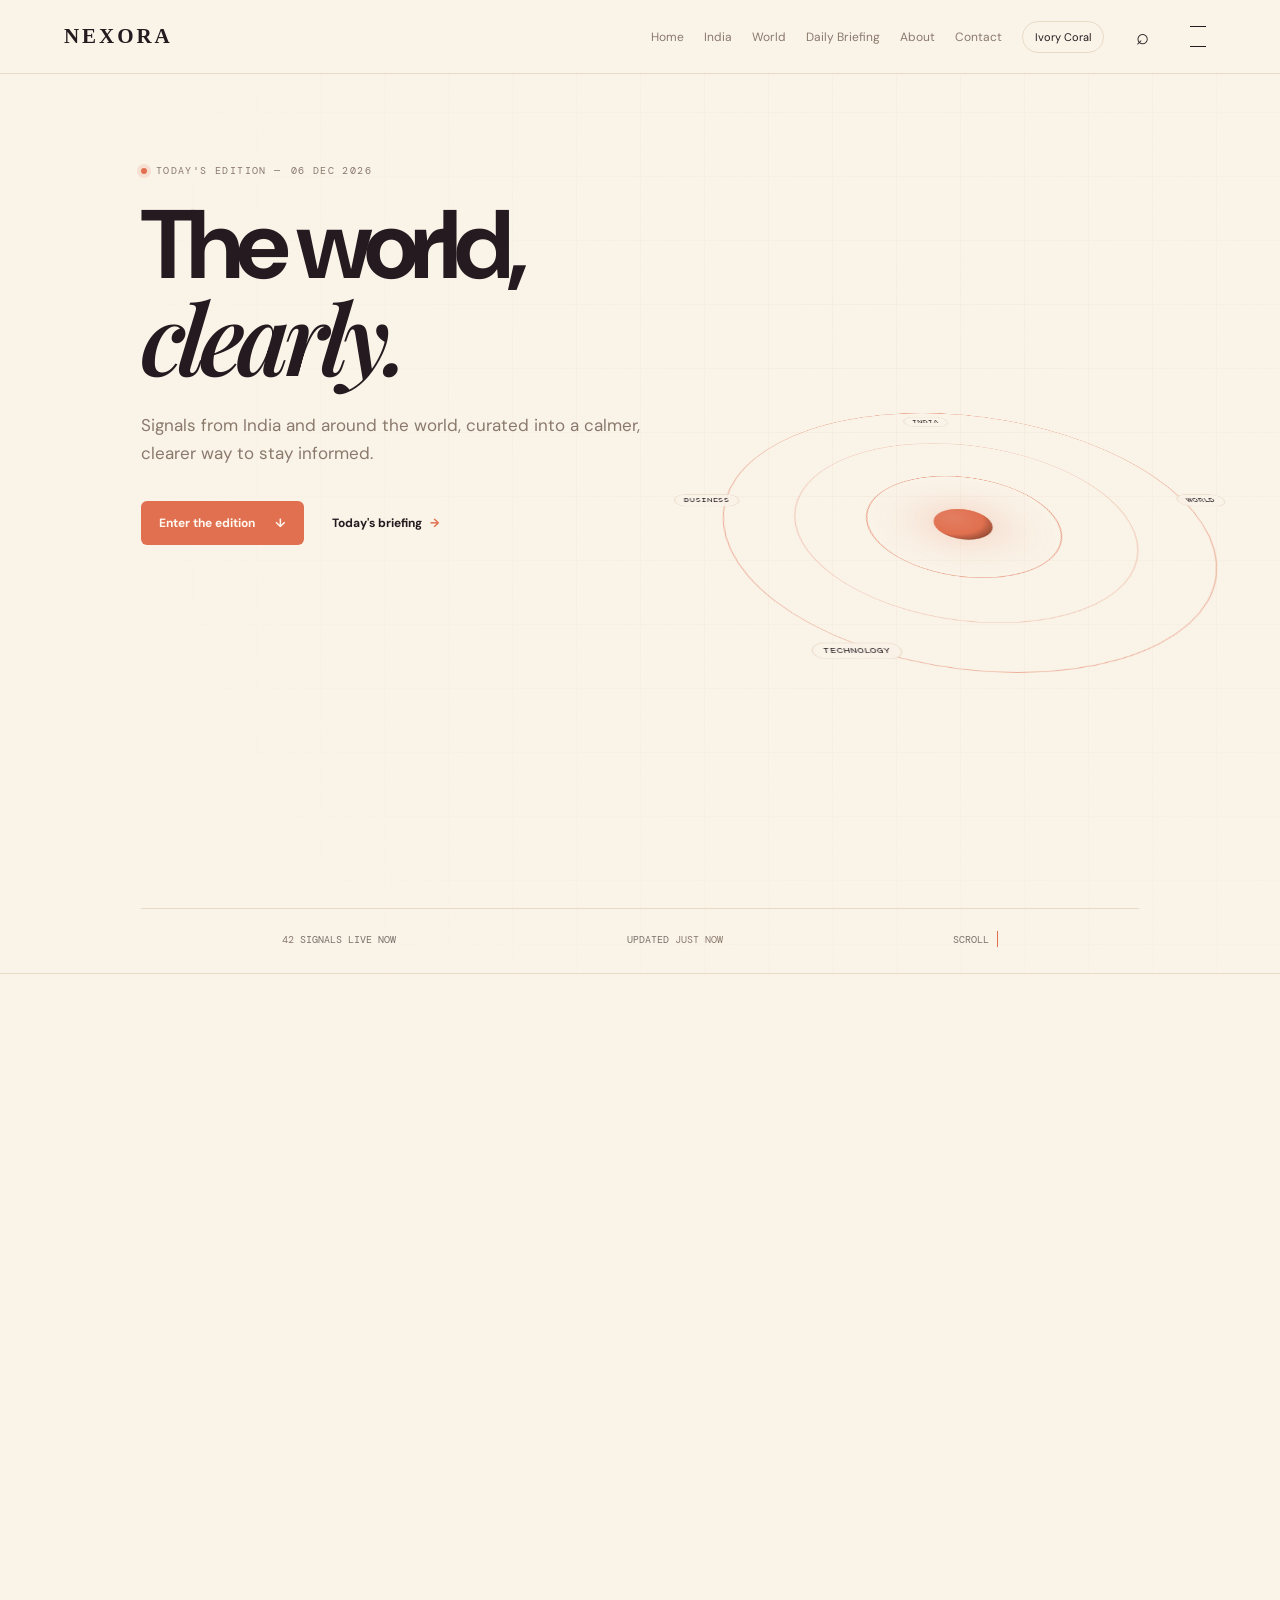
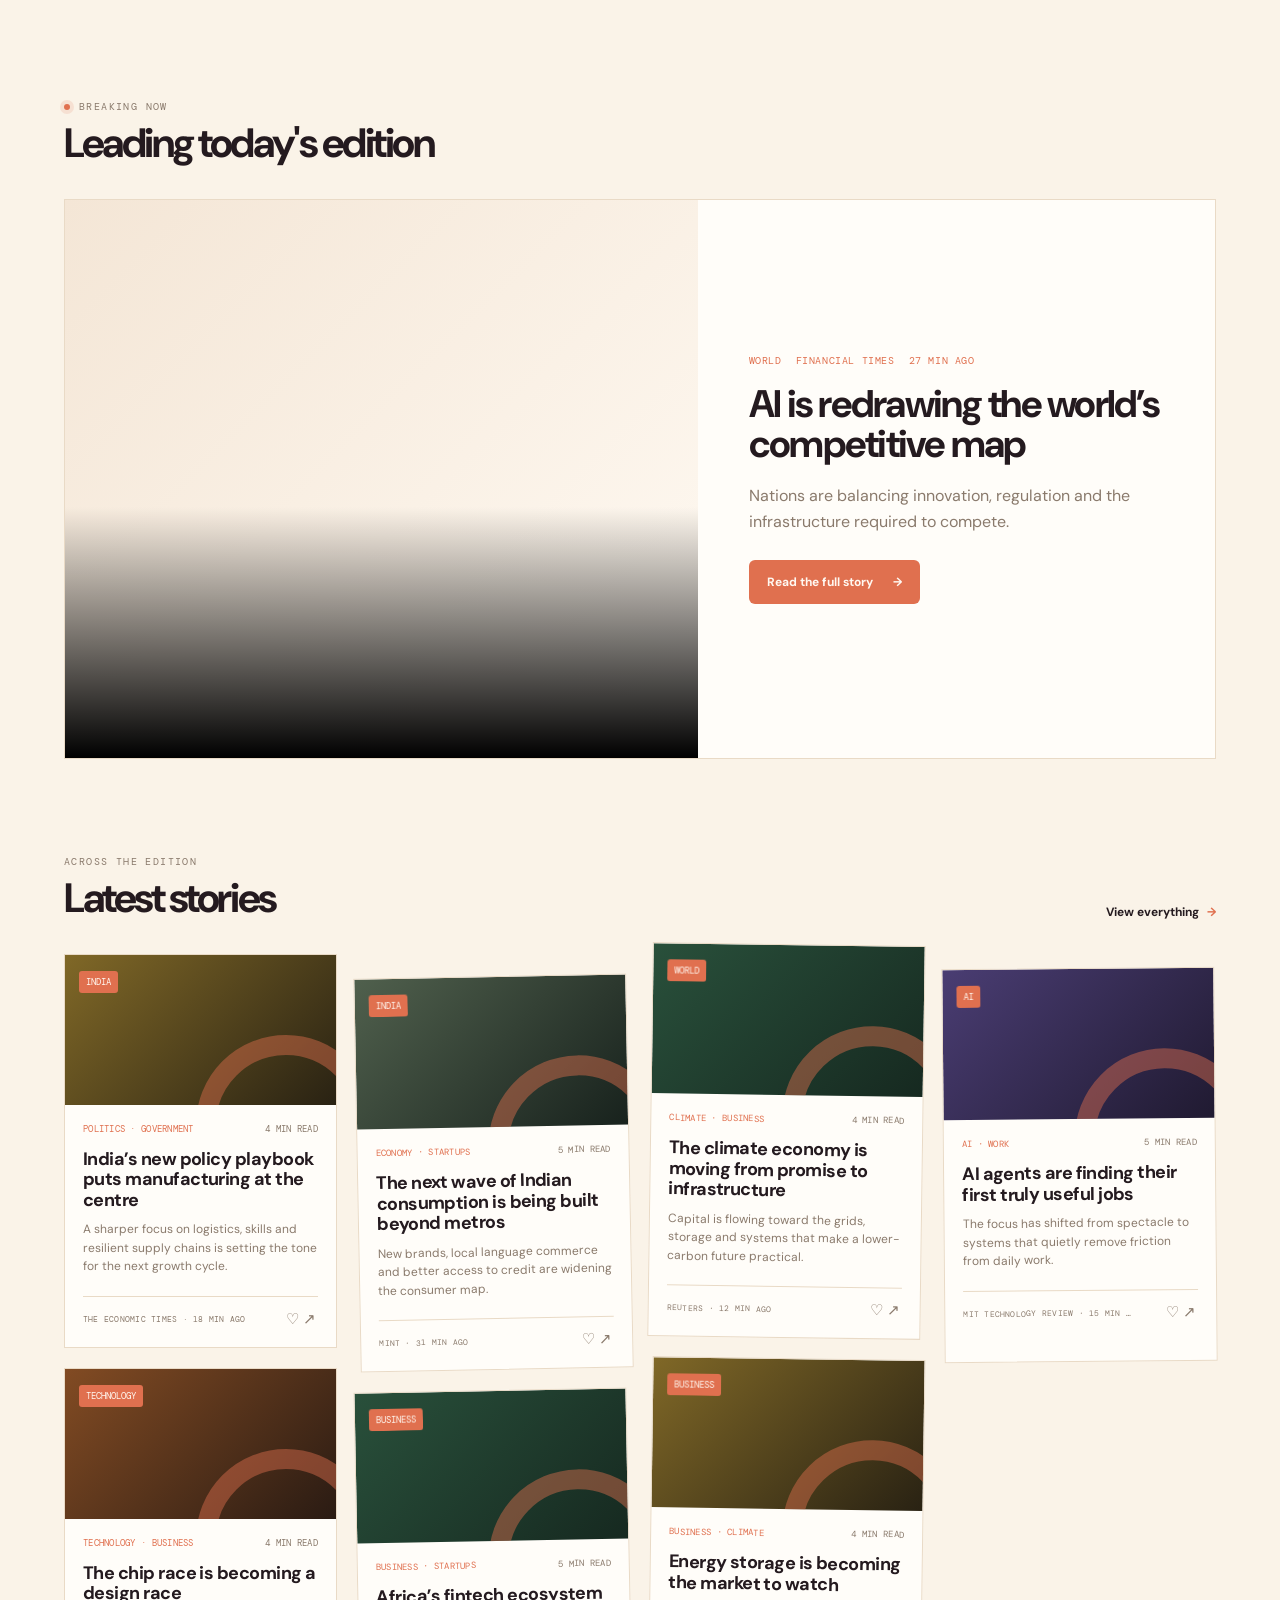
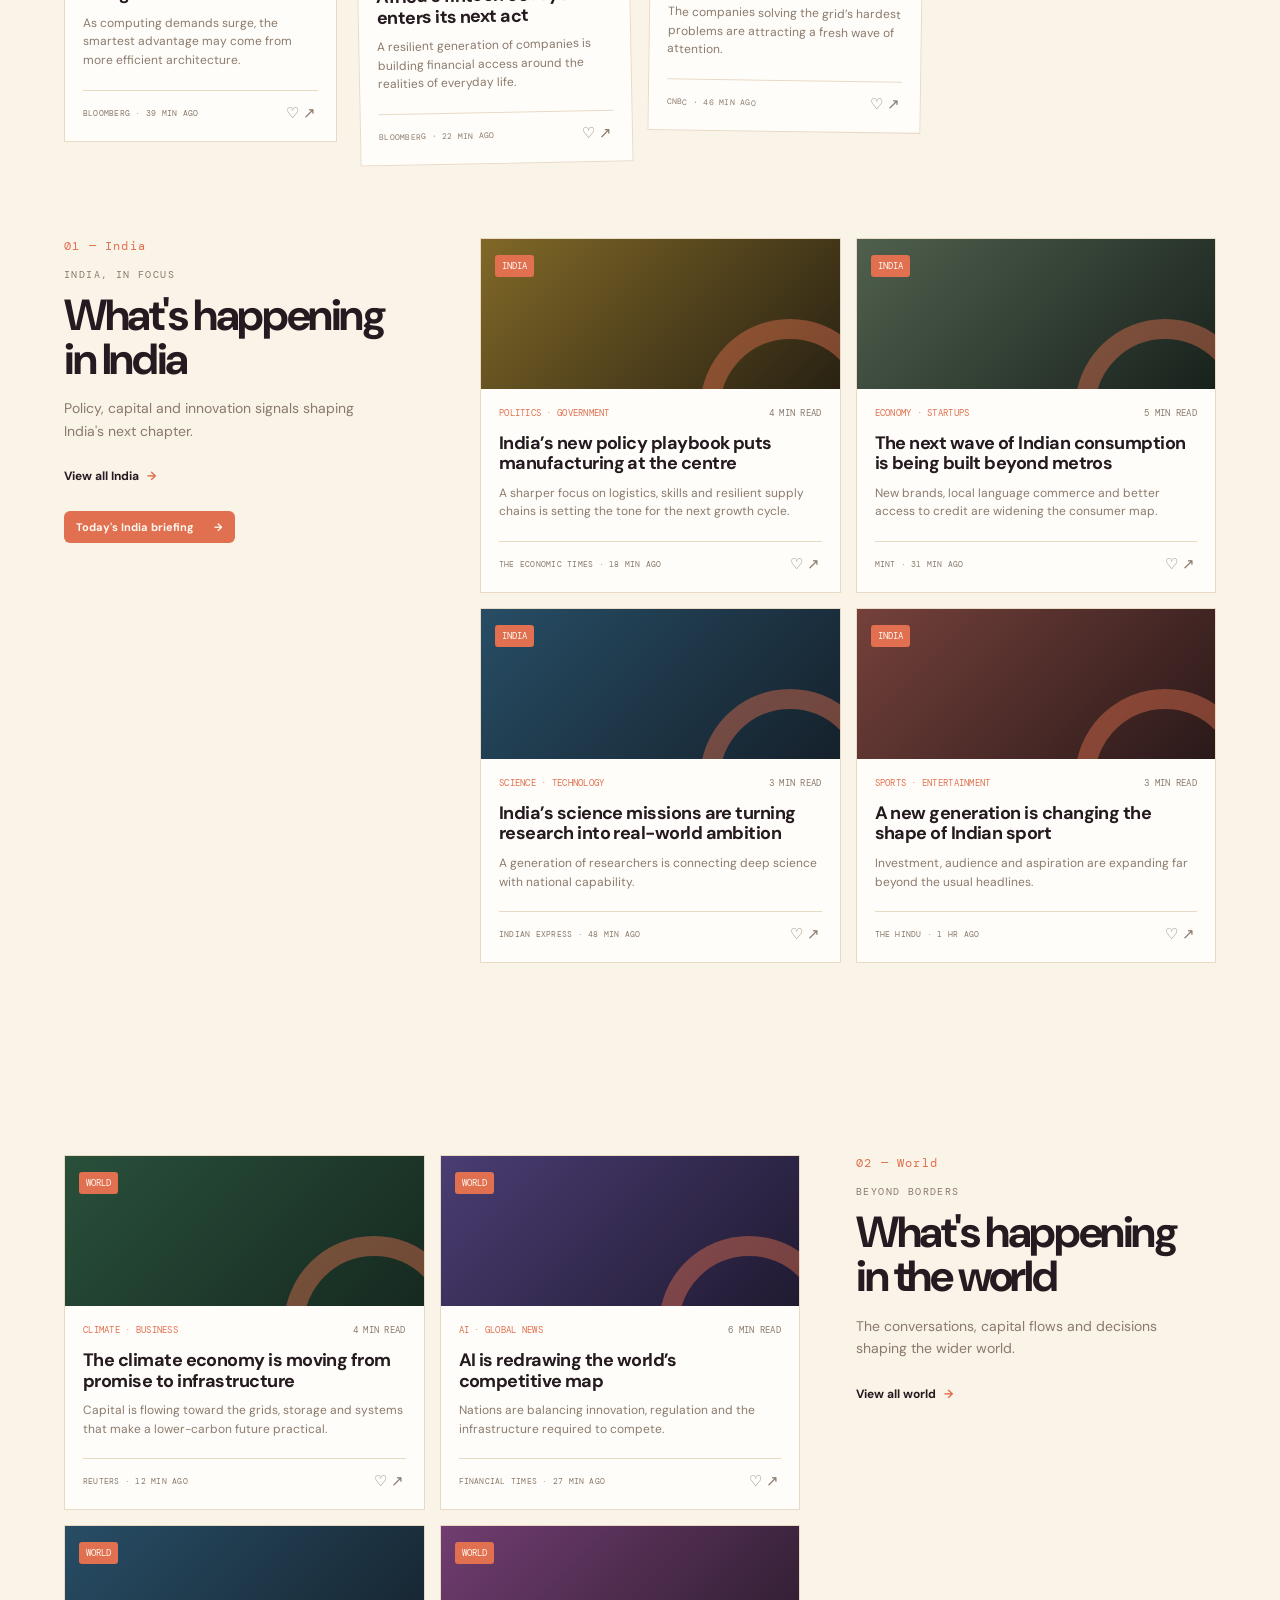
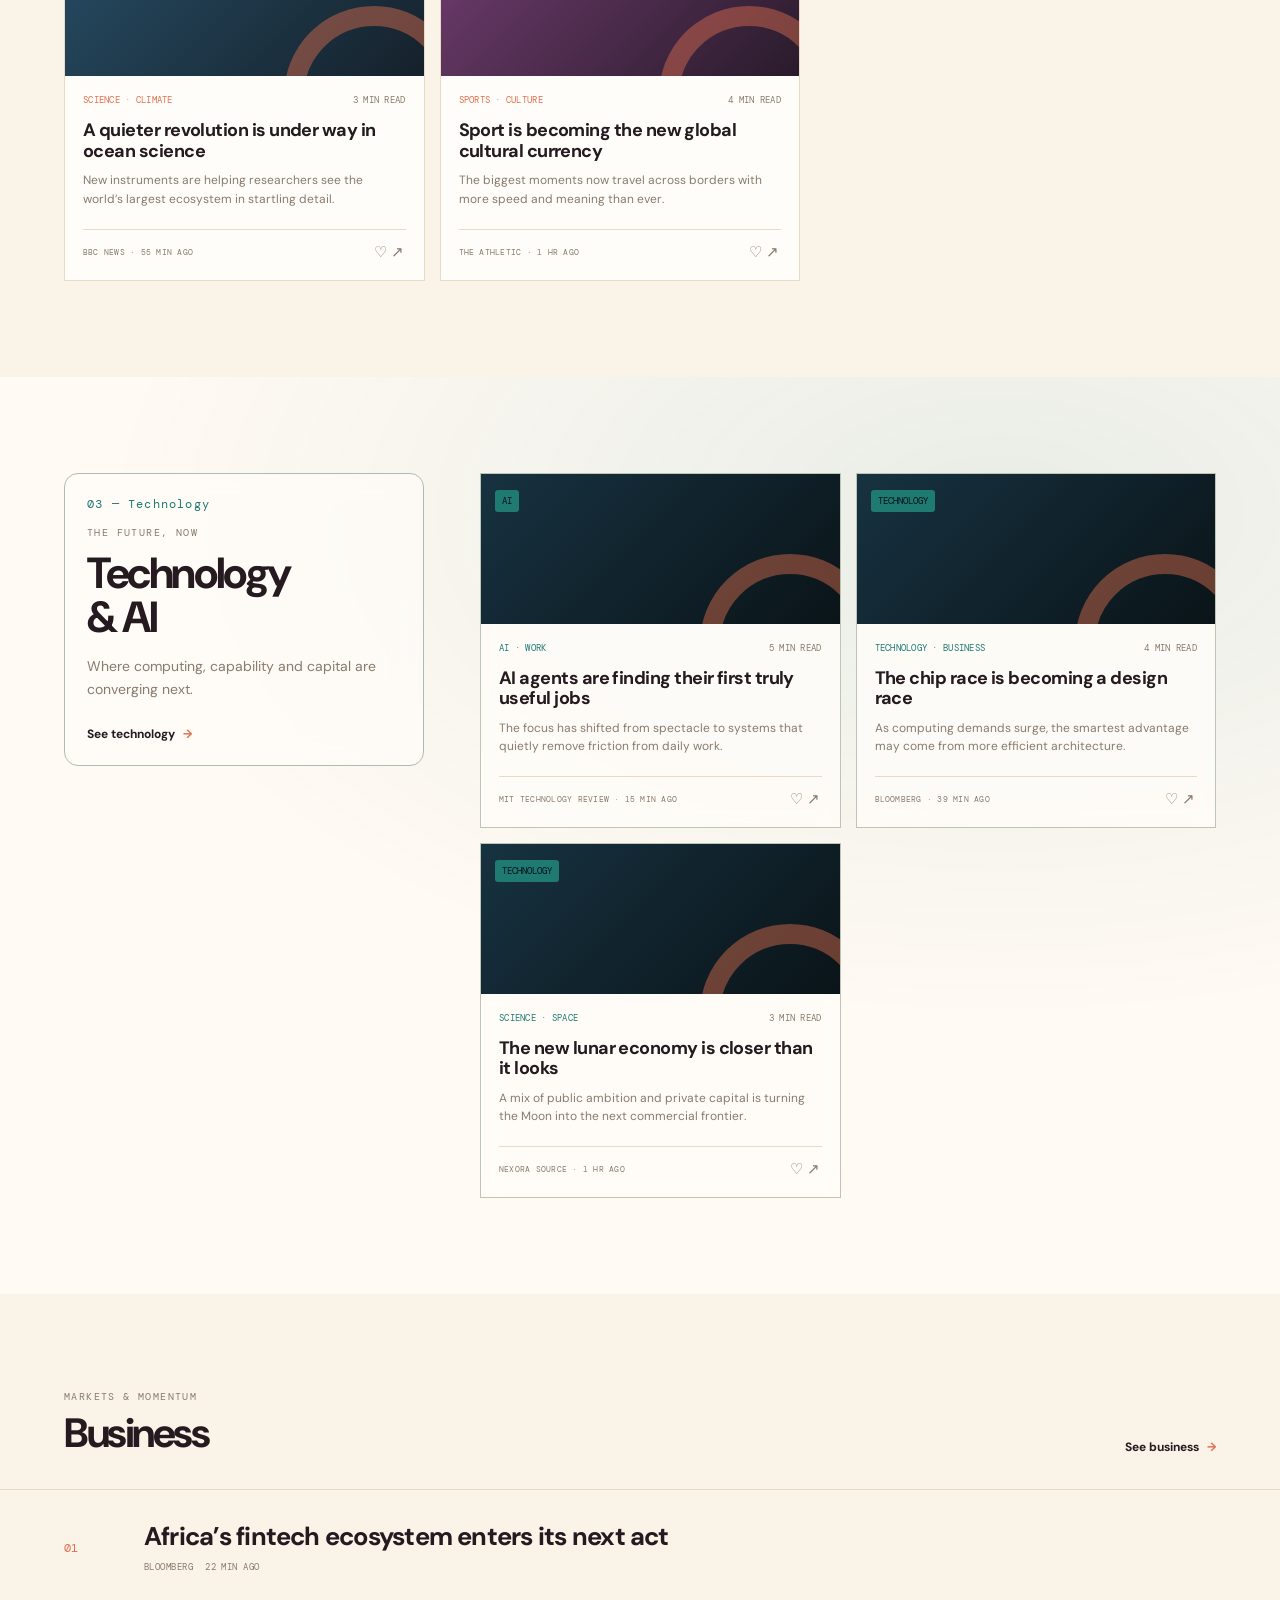
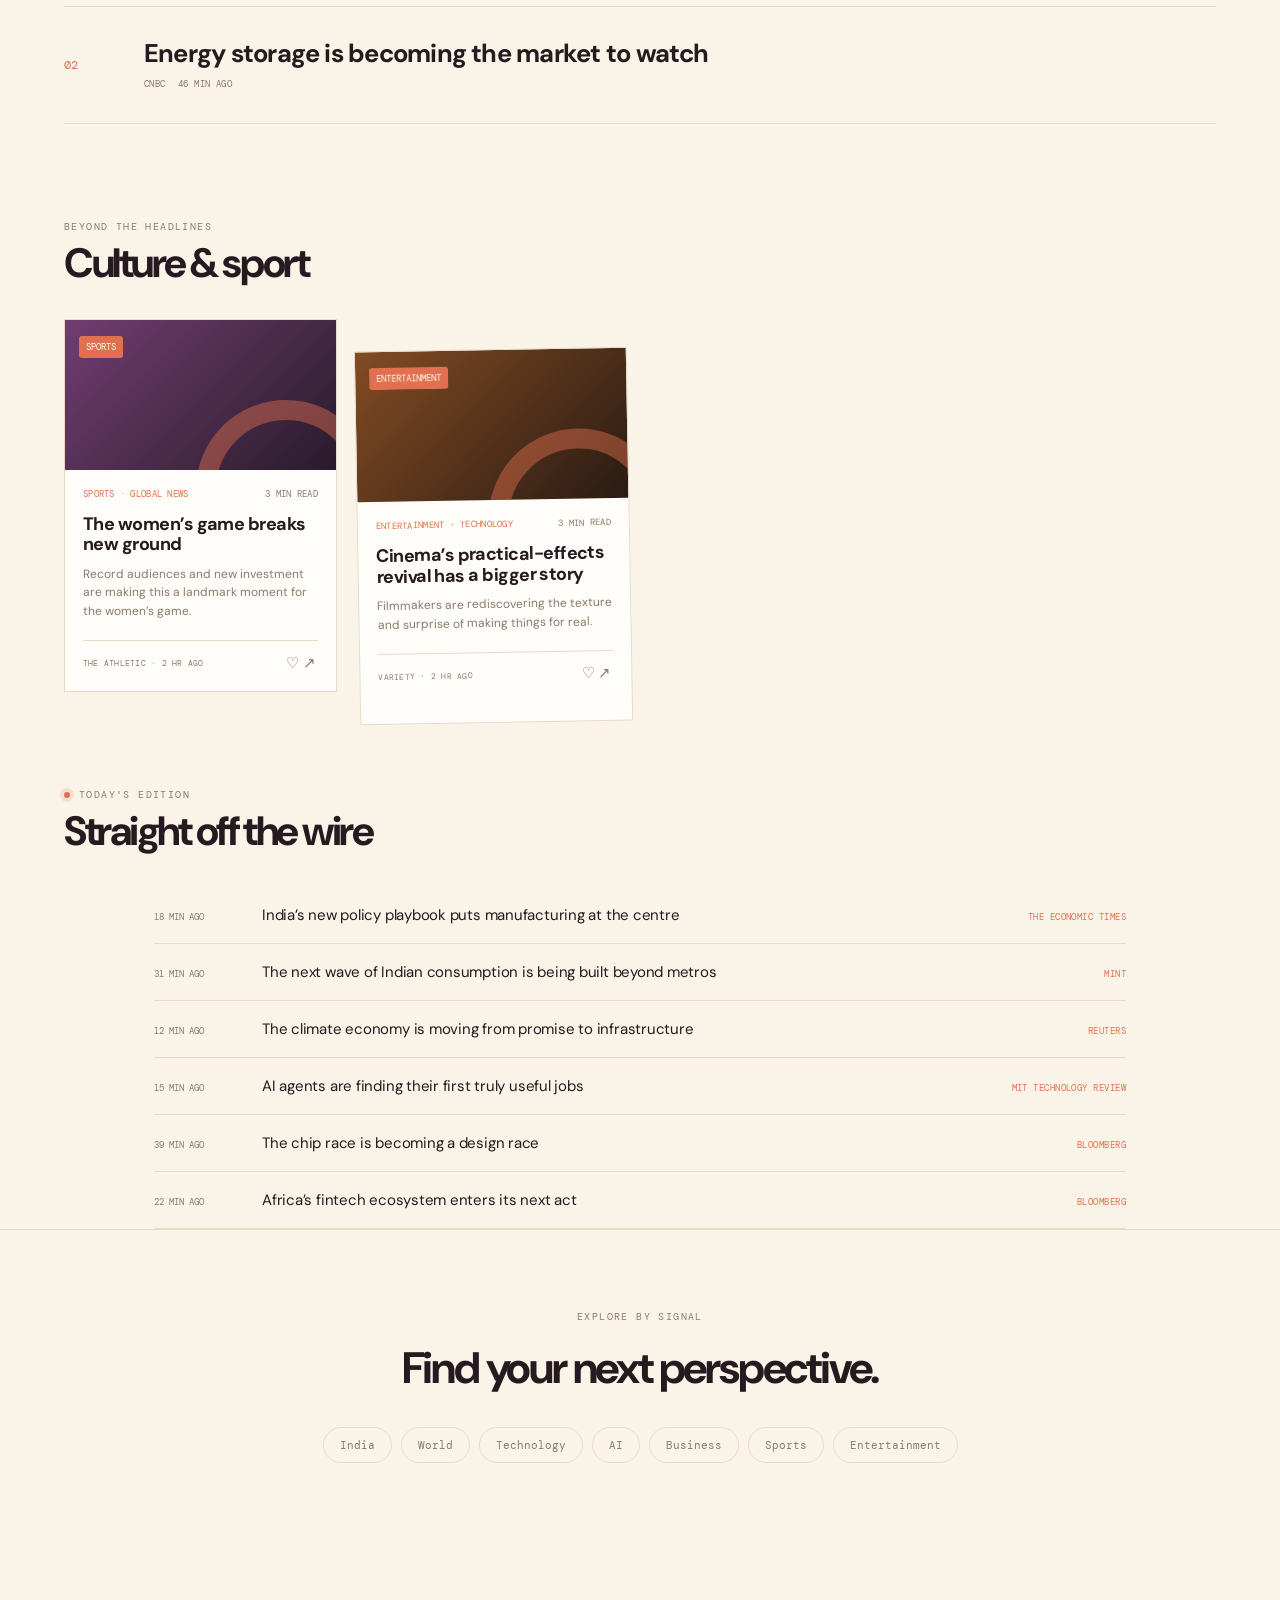
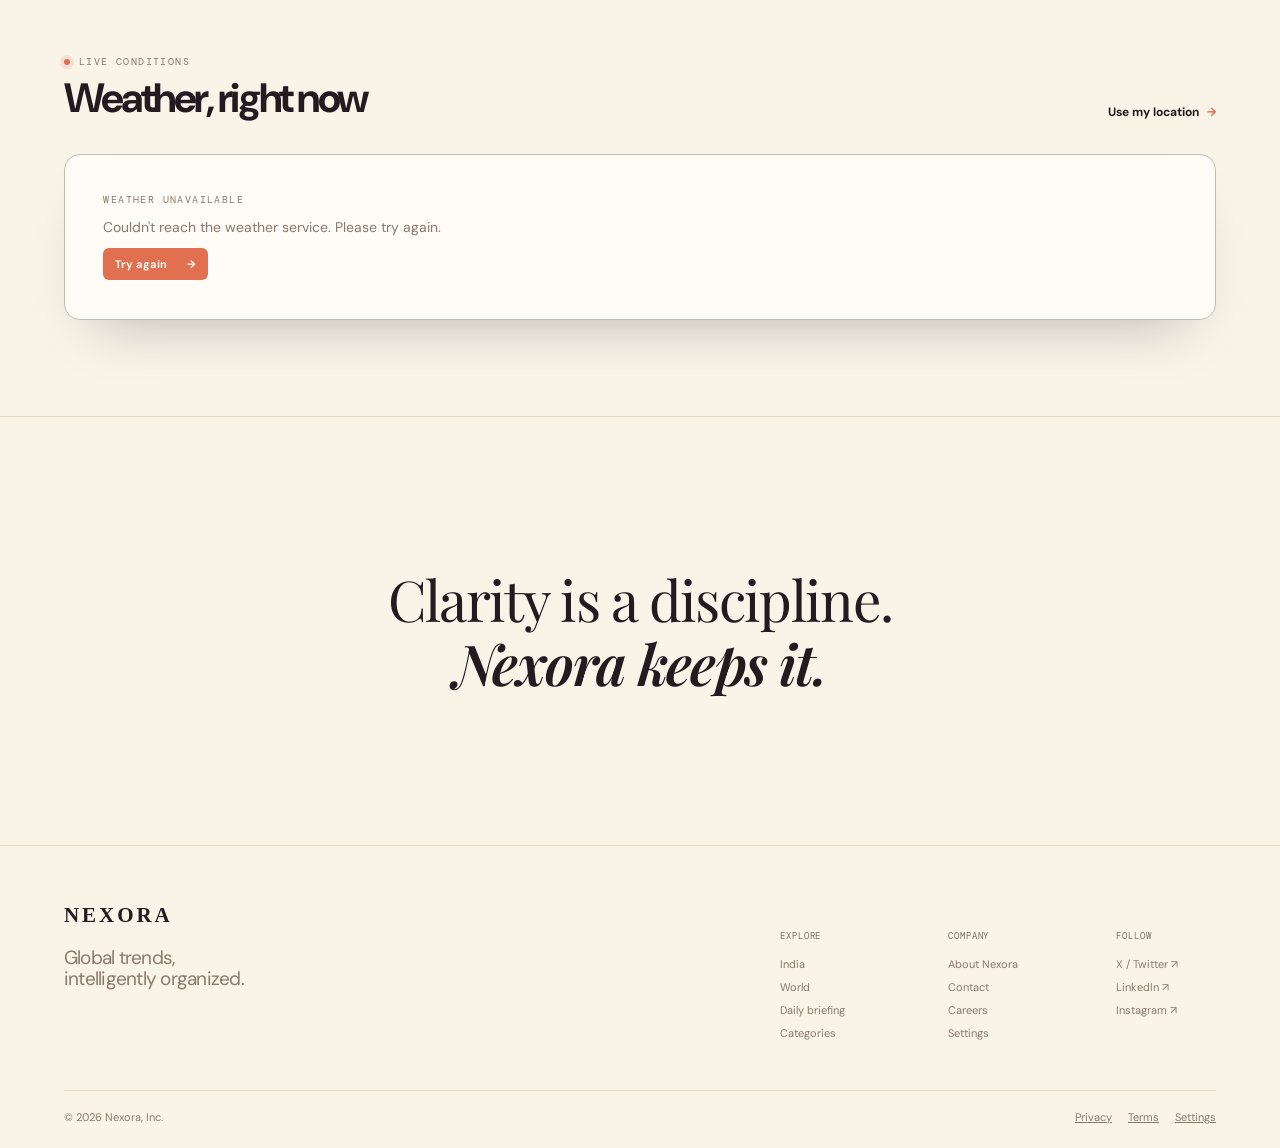
==== commit 8d22a2cd: "Update index.html" ====
--- a/index.html
+++ b/index.html
@@ -2,7 +2,7 @@
 <html lang="en">
 <head>
 <meta charset="utf-8">
-  <meta name="google-site-verification" content="<meta name="google-site-verification" content="DTjfjJLNooS6PccpSaM-w4L9Oe-NFsRcPJgzP67-zv4" />">
+<meta name="google-site-verification" content="DTjfjJLNooS6PccpSaM-w4L9Oe-NFsRcPJgzP67-zv4">
 <script>try{var s=JSON.parse(localStorage.getItem('nexoraSettings')||'{}');var t=s.theme;if(t==='light')t='ivory-coral';if(t==='dark')t='obsidian';if(!t)t='ivory-coral';document.documentElement.setAttribute('data-theme',t);}catch(e){}</script>
 <meta name="viewport" content="width=device-width,initial-scale=1">
 <title>Nexora — The world, clearly</title>
